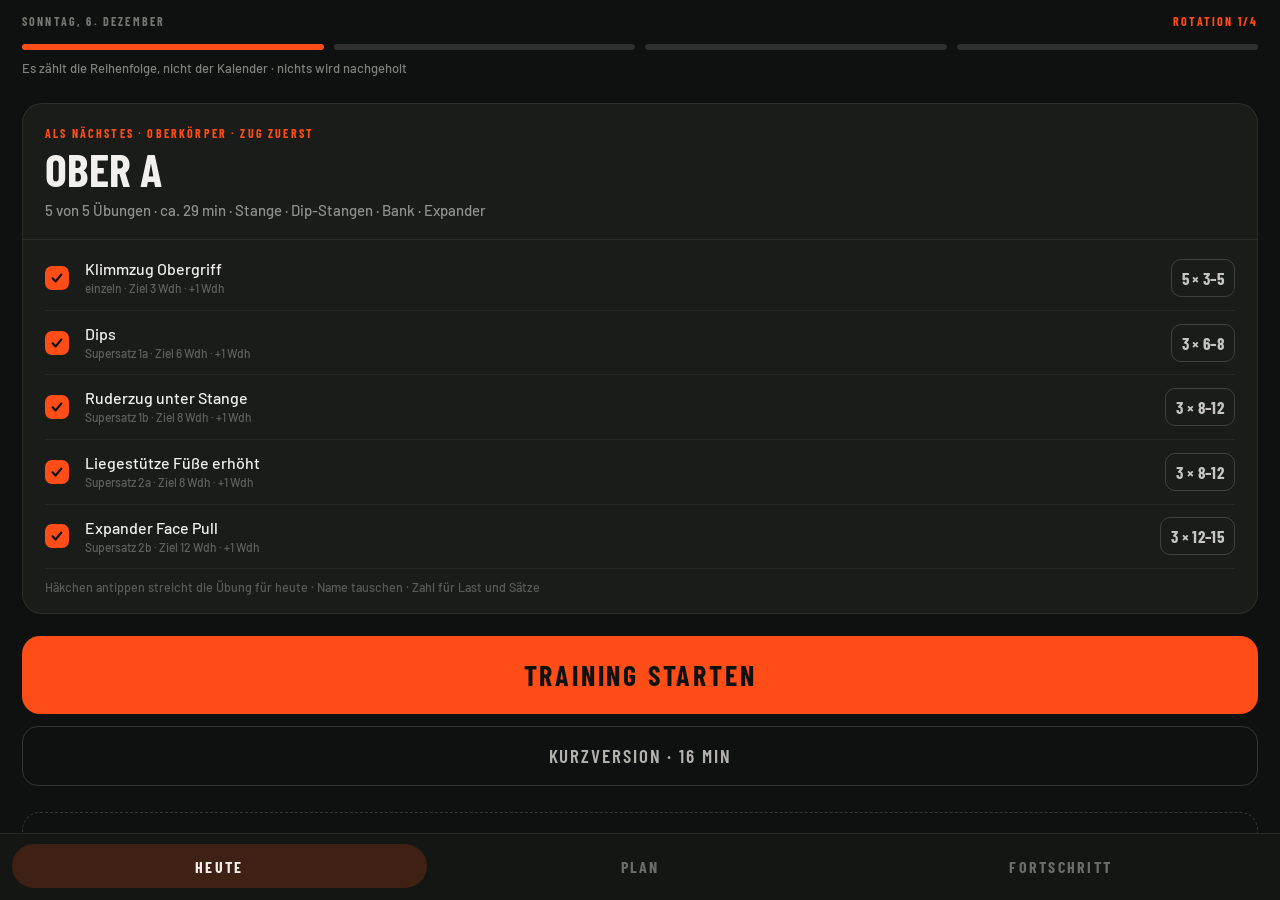
==== docs/index.html @ b6250042 "CR-002 auf Grundform übertragen: Mobility-Inhalte Der CR war gegen einen verworfenen Excel-Zwischens" ====
<!DOCTYPE html>
<html lang="de">
<head>
<meta charset="utf-8">
<title>Grundform</title>
<meta name="viewport" content="width=device-width, initial-scale=1, viewport-fit=cover, user-scalable=no">
<!-- Vollbild beim Start vom Android-Homescreen ("Zum Startbildschirm hinzufügen") -->
<meta name="mobile-web-app-capable" content="yes">
<meta name="apple-mobile-web-app-capable" content="yes">
<meta name="apple-mobile-web-app-status-bar-style" content="black-translucent">
<meta name="theme-color" content="#0F1110">
<meta name="color-scheme" content="dark">
<link rel="manifest" href="manifest.webmanifest">
<link rel="apple-touch-icon" href="apple-touch-icon.png">
<meta name="apple-mobile-web-app-title" content="Grundform">
<link rel="icon" href="data:image/svg+xml,%3Csvg xmlns='http://www.w3.org/2000/svg' viewBox='0 0 64 64'%3E%3Crect width='64' height='64' rx='14' fill='%230F1110'/%3E%3Crect x='14' y='28' width='36' height='8' rx='4' fill='%23FF4D17'/%3E%3C/svg%3E">
<style>
@font-face{font-family:'Barlow';font-style:normal;font-weight:400;font-display:swap;src:url([data-uri]) format('woff2')}
@font-face{font-family:'Barlow';font-style:normal;font-weight:500;font-display:swap;src:url([data-uri]) format('woff2')}
@font-face{font-family:'Barlow';font-style:normal;font-weight:600;font-display:swap;src:url([data-uri]) format('woff2')}
@font-face{font-family:'Barlow';font-style:normal;font-weight:700;font-display:swap;src:url([data-uri]) format('woff2')}
@font-face{font-family:'Barlow Condensed';font-style:normal;font-weight:600;font-display:swap;src:url([data-uri]) format('woff2')}
@font-face{font-family:'Barlow Condensed';font-style:normal;font-weight:700;font-display:swap;src:url([data-uri]) format('woff2')}

/* ── Grundlagen ───────────────────────────────────────────── */
*{box-sizing:border-box}
html,body{margin:0;padding:0;height:100%;overflow:hidden}
body{
  background:#0F1110;color:#F1F0EC;
  font-family:Barlow,system-ui,-apple-system,sans-serif;
  -webkit-tap-highlight-color:transparent;
  -webkit-text-size-adjust:100%;
  overscroll-behavior:none;
  touch-action:manipulation;
  user-select:none;-webkit-user-select:none;
}
#app{
  position:fixed;inset:0;display:flex;flex-direction:column;
  padding-top:env(safe-area-inset-top);
  padding-bottom:env(safe-area-inset-bottom);
  overflow:hidden;
}
.scroll{flex:1;overflow-y:auto;min-height:0;-webkit-overflow-scrolling:touch;overscroll-behavior:contain}
.scroll::-webkit-scrollbar{width:0;height:0}

/* ── Typografie ───────────────────────────────────────────── */
.cd{font-family:'Barlow Condensed',Barlow,system-ui,sans-serif}
.kick{font-family:'Barlow Condensed',Barlow,sans-serif;font-weight:700;font-size:12px;letter-spacing:.18em;text-transform:uppercase;color:rgba(241,240,236,.45)}
.kick-a{color:#FF4D17}
.num{font-variant-numeric:tabular-nums}

/* ── Tap-Feedback (ersetzt style-hover/style-active des Prototyps) ── */
.tap{cursor:pointer;user-select:none;-webkit-user-select:none}
.tap:active{opacity:.72}
.press:active{transform:scale(.985)}
.ring:active{background:rgba(255,255,255,.08)!important;opacity:1}

/* ── Bausteine ────────────────────────────────────────────── */
.card{background:#191C19;border:1px solid rgba(255,255,255,.08);border-radius:20px}
.primary{
  border-radius:18px;background:#FF4D17;display:flex;align-items:center;justify-content:center;
}
.primary span{font-family:'Barlow Condensed',sans-serif;font-weight:700;letter-spacing:.1em;color:#0F1110}
.stepper{
  flex:none;display:flex;align-items:center;justify-content:center;position:relative;
  border:1px solid rgba(255,255,255,.18);
}
.bar-h{width:30px;height:4px;border-radius:2px;background:#F1F0EC}
.bar-v{width:4px;height:30px;border-radius:2px;background:#F1F0EC;position:absolute}
</style>
</head>
<body>
<div id="app"></div>

<script>
"use strict";
/* ════════════════════════════════════════════════════════════
   GRUNDFORM — Calisthenics-Trainingsplan, local-first.
   Portiert aus dem Claude-Design-Prototyp (Grundform.dc.html).
   Kein Server, kein Account: der gesamte Zustand liegt in
   localStorage auf dem Gerät.
   ════════════════════════════════════════════════════════════ */

const ACCENT = '#FF4D17';
const STORE  = 'grundform.session.v2';
const HISTORY_MAX = 200; // ~ zwei Jahre bei 2x/Woche, genug für den Verlauf

/* ── Übungsdatenbank ──────────────────────────────────────────
   Kalibriert auf 30 Liegestütze / 5 Klimmzüge / 12 Dips bei
   86 kg. Kurzhantel-Übungen unter ihrer Reiz-Schwelle
   (Bankdrücken 30, Rudern 25, Schulterdrücken 25 kg) fehlen
   bewusst — dort steht Calisthenics.
   `pattern` steuert, welche Alternativen beim Tauschen
   vorausgewählt werden. `next` ist die Last-Variante, auf die
   die Auto-Progression springt, wenn der Wdh-Bereich oben
   ausgereizt ist. ------------------------------------------- */
const DB = [
  { id:'pullup',        name:'Klimmzug Obergriff',      short:'Klimmzug OG',   pattern:'vpull', label:'Vertikal ziehen',    equip:'Klimmzugstange',      kind:'bw',   unit:'Wiederholungen', cue:'Brust zur Stange, Schulter tief',   rest:90,  lvl:2, next:'pullup-load', prev:'pullup-band' },
  { id:'chinup',        name:'Klimmzug Kammgriff',      short:'Klimmzug KG',   pattern:'vpull', label:'Vertikal ziehen',    equip:'Klimmzugstange',      kind:'bw',   unit:'Wiederholungen', cue:'Ellbogen nach unten ziehen',        rest:90,  lvl:2, next:'pullup-load', prev:'pullup-band' },
  { id:'pullup-load',   name:'Klimmzug mit Zusatzlast', short:'KZ + Last',     pattern:'vpull', label:'Vertikal ziehen',    equip:'Stange + Rucksack',   kind:'load', unit:'Wiederholungen', cue:'Erst ab 5x5 sauber sinnvoll',       rest:120, lvl:3, w:5,  step:2.5, prev:'pullup' },
  { id:'pullup-neg',    name:'Negativ-Klimmzüge',       short:'Negativ-KZ',    pattern:'vpull', label:'Vertikal ziehen',    equip:'Klimmzugstange',      kind:'bw',   unit:'Wiederholungen', cue:'3–5 s langsam ablassen',            rest:90,  lvl:1, prev:'lat-band' },
  { id:'pullup-band',   name:'Klimmzug mit Expander',   short:'KZ Expander',   pattern:'vpull', label:'Vertikal ziehen',    equip:'Stange + Expander',   kind:'bw',   unit:'Wiederholungen', cue:'Hilfe nur in der Startphase',       rest:90,  lvl:1, prev:'pullup-neg' },
  { id:'lat-band',      name:'Expander-Latzug',         short:'Exp. Latzug',   pattern:'vpull', label:'Vertikal ziehen',    equip:'Expander',            kind:'bw',   unit:'Wiederholungen', cue:'Ellbogen zur Hüfte ziehen',         rest:60,  lvl:1 },

  { id:'row-inv',       name:'Ruderzug unter Stange',   short:'Ruderzug BW',   pattern:'hpull', label:'Horizontal ziehen',  equip:'Dip-Stangen',         kind:'bw',   unit:'Wiederholungen', cue:'Körper bleibt ein Brett',           rest:60,  lvl:2, next:'row-inv-feet', prev:'row-inv-bent' },
  { id:'row-inv-feet',  name:'Ruderzug, Füße auf Bank', short:'Ruderz. Bank',  pattern:'hpull', label:'Horizontal ziehen',  equip:'Dip-Stangen + Bank',  kind:'bw',   unit:'Wiederholungen', cue:'Hüfte nicht durchhängen lassen',    rest:60,  lvl:3, prev:'row-inv' },
  { id:'row-inv-bent',  name:'Ruderzug, Knie gebeugt',  short:'Ruderz. leicht',pattern:'hpull', label:'Horizontal ziehen',  equip:'Dip-Stangen',         kind:'bw',   unit:'Wiederholungen', cue:'Füße näher, Hebel kürzer',          rest:60,  lvl:1, prev:'row-band' },
  { id:'row-pendlay',   name:'Pendlay Row',             short:'Pendlay Row',   pattern:'hpull', label:'Horizontal ziehen',  equip:'Langhantel',          kind:'load', unit:'Wiederholungen', cue:'Jede Wdh vom Boden neu starten',    rest:90,  lvl:3, w:40, step:5, prev:'row-inv' },
  { id:'row-band',      name:'Expander-Rudern',         short:'Exp. Rudern',   pattern:'hpull', label:'Horizontal ziehen',  equip:'Expander',            kind:'bw',   unit:'Wiederholungen', cue:'Schulterblätter zuerst',            rest:45,  lvl:1 },

  { id:'pushup-feet',   name:'Liegestütze Füße erhöht', short:'LS Füße hoch',  pattern:'hpush', label:'Horizontal drücken', equip:'Bank',                kind:'bw',   unit:'Wiederholungen', cue:'Bank ca. 40 cm, Körper gerade',     rest:60,  lvl:3, next:'pushup-load', prev:'pushup' },
  { id:'pushup-diamond',name:'Diamant-Liegestütze',     short:'Diamant-LS',    pattern:'hpush', label:'Horizontal drücken', equip:'–',                   kind:'bw',   unit:'Wiederholungen', cue:'Hände unter der Brustmitte',        rest:60,  lvl:3, next:'pushup-load', prev:'pushup' },
  { id:'pushup',        name:'Liegestütze',             short:'Liegestütze',   pattern:'hpush', label:'Horizontal drücken', equip:'–',                   kind:'bw',   unit:'Wiederholungen', cue:'Rumpf fest, Ellbogen 45°',          rest:60,  lvl:2, prev:'pushup-hands' },
  { id:'pushup-hands',  name:'Liegestütze Hände erhöht',short:'LS Hände hoch', pattern:'hpush', label:'Horizontal drücken', equip:'Bank',                kind:'bw',   unit:'Wiederholungen', cue:'Bank unter den Händen',             rest:60,  lvl:1 },
  { id:'pushup-load',   name:'Liegestütze mit Rucksack',short:'LS + Rucksack', pattern:'hpush', label:'Horizontal drücken', equip:'Rucksack',            kind:'load', unit:'Wiederholungen', cue:'Last hoch am Rücken tragen',        rest:60,  lvl:3, w:8,  step:4, prev:'pushup-feet' },

  { id:'dip',           name:'Dips',                    short:'Dips',          pattern:'vpush', label:'Vertikal drücken',   equip:'Dip-Stangen',         kind:'bw',   unit:'Wiederholungen', cue:'Schultern weg von den Ohren',       rest:90,  lvl:2, next:'dip-load', prev:'dip-bench' },
  { id:'dip-load',      name:'Dips mit Zusatzlast',     short:'Dips + Last',   pattern:'vpush', label:'Vertikal drücken',   equip:'Dip-St. + Rucksack',  kind:'load', unit:'Wiederholungen', cue:'Erst ab 3x10 sauber',               rest:90,  lvl:3, w:5,  step:2.5, prev:'dip' },
  { id:'dip-bench',     name:'Bank-Dips',               short:'Bank-Dips',     pattern:'vpush', label:'Vertikal drücken',   equip:'Bank',                kind:'bw',   unit:'Wiederholungen', cue:'Schultern nicht hochziehen',        rest:60,  lvl:1 },
  { id:'pushup-pike',   name:'Pike-Liegestütze',        short:'Pike-LS',       pattern:'vpush', label:'Vertikal drücken',   equip:'–',                   kind:'bw',   unit:'Wiederholungen', cue:'Hüfte hoch, Scheitel zum Boden',    rest:75,  lvl:2, prev:'press-band' },
  { id:'pushup-pike-f', name:'Pike-LS, Füße auf Bank',  short:'Pike-LS hoch',  pattern:'vpush', label:'Vertikal drücken',   equip:'Bank',                kind:'bw',   unit:'Wiederholungen', cue:'Fast senkrechter Oberkörper',       rest:75,  lvl:3, prev:'pushup-pike' },
  { id:'press-band',    name:'Expander-Überkopfdrücken',short:'Exp. Drücken',  pattern:'vpush', label:'Vertikal drücken',   equip:'Expander',            kind:'bw',   unit:'Wiederholungen', cue:'Rippen unten, kein Hohlkreuz',      rest:60,  lvl:1 },

  { id:'squat-bss',     name:'Bulgarian Split Squat',   short:'Bulg. Split',   pattern:'squat', label:'Kniebeuge',          equip:'Kurzhanteln + Bank',  kind:'load', unit:'Wdh je Seite',   cue:'Vorderes Knie über Mittelfuß',      rest:75,  lvl:3, w:16, step:2, prev:'squat-split-bw' },
  { id:'squat-front',   name:'KH-Front-Rack-Kniebeuge', short:'KH Front-Sq.',  pattern:'squat', label:'Kniebeuge',          equip:'Kurzhanteln',         kind:'load', unit:'Wiederholungen', cue:'KH auf Schultern, Rumpf fest',      rest:120, lvl:2, w:18, step:2, prev:'squat-goblet' },
  { id:'stepup',        name:'KH-Step-up auf Bank',     short:'Step-up KH',    pattern:'squat', label:'Kniebeuge',          equip:'Kurzhanteln + Bank',  kind:'load', unit:'Wdh je Seite',   cue:'Nicht hinten abdrücken',            rest:75,  lvl:2, w:14, step:2, prev:'squat-split-bw' },
  { id:'squat-goblet',  name:'Goblet Squat',            short:'Goblet Squat',  pattern:'squat', label:'Kniebeuge',          equip:'Kurzhantel',          kind:'load', unit:'Wiederholungen', cue:'Hantel dicht am Brustbein',         rest:90,  lvl:1, w:20, step:4, prev:'squat-split-bw' },
  { id:'squat-split-bw',name:'Split Squat ohne Last',   short:'Split Squat',   pattern:'squat', label:'Kniebeuge',          equip:'–',                   kind:'bw',   unit:'Wdh je Seite',   cue:'Rumpf senkrecht, tief absetzen',    rest:60,  lvl:1 },

  { id:'dl',            name:'Kreuzheben',              short:'Kreuzheben',    pattern:'hinge', label:'Hüftbeuge',          equip:'Langhantel',          kind:'load', unit:'Wiederholungen', cue:'Stange am Schienbein, Rücken flach',rest:150, lvl:3, w:60, step:5, prev:'rdl-db-1leg' },
  { id:'rdl',           name:'Rumänisches Kreuzheben',  short:'RDL',           pattern:'hinge', label:'Hüftbeuge',          equip:'Langhantel',          kind:'load', unit:'Wiederholungen', cue:'Hüfte zurück, Knie fast fest',      rest:120, lvl:3, w:50, step:5, prev:'rdl-db-1leg' },
  { id:'rdl-db-1leg',   name:'Einbeiniges RDL mit KH',  short:'1-Bein RDL',    pattern:'hinge', label:'Hüftbeuge',          equip:'Kurzhantel',          kind:'load', unit:'Wdh je Seite',   cue:'Hüfte gerade halten',               rest:75,  lvl:2, w:16, step:2, prev:'hinge-bridge' },
  { id:'hinge-bridge',  name:'Hüftheben einbeinig',     short:'Hüftheben 1B',  pattern:'hinge', label:'Hüftbeuge',          equip:'–',                   kind:'bw',   unit:'Wdh je Seite',   cue:'Ferse drücken, Rippen unten',       rest:45,  lvl:1 },
  { id:'hinge-band',    name:'Expander-Good-Morning',   short:'Exp. Hinge',    pattern:'hinge', label:'Hüftbeuge',          equip:'Expander',            kind:'bw',   unit:'Wiederholungen', cue:'Spannung aus dem Gesäß',            rest:60,  lvl:1 },

  { id:'core-hang-knee',name:'Hängendes Knieheben',     short:'Knieheben',     pattern:'core',  label:'Rumpf',              equip:'Klimmzugstange',      kind:'bw',   unit:'Wiederholungen', cue:'Becken kippen, kein Schwung',       rest:60,  lvl:2, next:'core-hang-leg', prev:'core-plank' },
  { id:'core-hang-leg', name:'Hängendes Beinheben',     short:'Beinheben',     pattern:'core',  label:'Rumpf',              equip:'Klimmzugstange',      kind:'bw',   unit:'Wiederholungen', cue:'Beine gestreckt, langsam zurück',   rest:60,  lvl:3, prev:'core-hang-knee' },
  { id:'core-pallof',   name:'Pallof Press mit Expander',short:'Pallof Press', pattern:'core',  label:'Rumpf',              equip:'Expander',            kind:'bw',   unit:'Wdh je Seite',   cue:'Rumpf gegen Rotation halten',       rest:45,  lvl:2 },
  { id:'core-hollow',   name:'Hollow-Body-Halten',      short:'Hollow Hold',   pattern:'core',  label:'Rumpf',              equip:'–',                   kind:'bw',   unit:'Sekunden',       cue:'Rücken flach am Boden',             rest:45,  lvl:2, prev:'core-plank' },
  { id:'core-plank',    name:'Planke',                  short:'Planke',        pattern:'core',  label:'Rumpf',              equip:'–',                   kind:'bw',   unit:'Sekunden',       cue:'Gesäß fest, Becken kippen',         rest:45,  lvl:1 },

  { id:'rdelt-face',    name:'Expander Face Pull',      short:'Face Pull',     pattern:'rdelt', label:'Hintere Schulter',   equip:'Expander',            kind:'bw',   unit:'Wiederholungen', cue:'Hände zu den Ohren, Ellbogen hoch', rest:45,  lvl:2, prev:'rdelt-pullapart' },
  { id:'rdelt-fly',     name:'KH Reverse Fly',          short:'Reverse Fly',   pattern:'rdelt', label:'Hintere Schulter',   equip:'Kurzhanteln',         kind:'load', unit:'Wiederholungen', cue:'Nur Schulterblätter arbeiten',      rest:45,  lvl:2, w:8,  step:2, prev:'rdelt-face' },
  { id:'rdelt-pullapart',name:'Expander Pull-Apart',    short:'Pull-Apart',    pattern:'rdelt', label:'Hintere Schulter',   equip:'Expander',            kind:'bw',   unit:'Wiederholungen', cue:'Arme fast gestreckt lassen',        rest:45,  lvl:1 },

  { id:'delt-lat',      name:'KH Seitheben',            short:'Seitheben',     pattern:'delt',  label:'Seitliche Schulter', equip:'Kurzhanteln',         kind:'load', unit:'Wiederholungen', cue:'Ellbogen führt, nicht die Hand',    rest:45,  lvl:2, w:8,  step:2, prev:'delt-band' },
  { id:'delt-band',     name:'Expander Seitheben',      short:'Exp. Seitheb.', pattern:'delt',  label:'Seitliche Schulter', equip:'Expander',            kind:'bw',   unit:'Wiederholungen', cue:'Ellbogen führt, nicht die Hand',    rest:45,  lvl:1 },

  { id:'curl-db',       name:'KH Bizeps-Curl',          short:'KH Curl',       pattern:'arm',   label:'Armbeuger',          equip:'Kurzhanteln',         kind:'load', unit:'Wiederholungen', cue:'Ellbogen bleibt am Rumpf',          rest:45,  lvl:2, w:14, step:2, prev:'curl-band' },
  { id:'curl-band',     name:'Expander-Curl',           short:'Exp. Curl',     pattern:'arm',   label:'Armbeuger',          equip:'Expander',            kind:'bw',   unit:'Wiederholungen', cue:'Ellbogen bleibt am Rumpf',          rest:45,  lvl:1 },
];
const byId = id => DB.find(e => e.id === id);

/* ── Die vier Einheiten ───────────────────────────────────────
   Rotation statt Wochentage: Ober A → Unter A → Ober B →
   Unter B → Ober A. Es zählt die Reihenfolge, nicht der
   Kalender. Nichts wird nachgeholt.
   `role` ist die Ausführungsform: die erste Übung einzeln, der
   Rest in Antagonisten-Supersätzen. `lo`/`hi` ist der
   Wdh-Zielbereich, `reps` das aktuelle Ziel darin.
   `short` sind die drei Übungen der Kurzversion.
   `warm` sind die Aufwärm-Schritte. `for` bindet einen Schritt an
   eine Übung – ist sie gestrichen, entfällt der Schritt. `ramp`
   rechnet die aktuelle Arbeitslast dieser Übung in den Text
   ein, statt ein Gewicht fest zu verdrahten.
   `cool` sind die Cool-Down-Schritte nach dem letzten Satz –
   gleiches `for`-Prinzip, kein `ramp`, kein Tracking, kein
   Ziel. Kürzer als das Aufwärmen und optional (Link zum
   Überspringen), weil es als erstes weichen soll, wenn die
   Zeit knapp wird. ------------------------------------------ */
const SESSIONS = [
  { id:'oberA', name:'OBER A', kick:'Oberkörper · Zug zuerst', mins:29, shortMins:16, warmMins:6, coolMins:5,
    gear:'Stange · Dip-Stangen · Bank · Expander', short:[0, 1, 2],
    slots:[
      { exId:'pullup',        role:'einzeln',      sets:5, lo:3,  hi:5,  reps:3,  w:0,  prog:'reps' },
      { exId:'dip',           role:'Supersatz 1a', sets:3, lo:6,  hi:8,  reps:6,  w:0,  prog:'reps' },
      { exId:'row-inv',       role:'Supersatz 1b', sets:3, lo:8,  hi:12, reps:8,  w:0,  prog:'reps' },
      { exId:'pushup-feet',   role:'Supersatz 2a', sets:3, lo:8,  hi:12, reps:8,  w:0,  prog:'reps' },
      { exId:'rdelt-face',    role:'Supersatz 2b', sets:3, lo:12, hi:15, reps:12, w:0,  prog:'reps' },
    ],
    warm:[
      { text:'10 Armkreise vor und zurück, dann 15 Pull-Apart mit dem Expander' },
      { text:'Schulter-Außenrotation mit Expander, 2 × 15 Wdh', note:'Ellbogen bleiben am Körper' },
      { text:'30 s an der Stange hängen, Schultern aktiv nach unten', for:'pullup' },
      { text:'8 langsame Liegestütze mit Händen auf der Bank', for:'pushup-feet' },
      { text:'2 Klimmzüge nur negativ, je 3 s ablassen', for:'pullup' },
    ],
    cool:[
      { text:'Brust an Türrahmen oder Dip-Stange, 2 × 45 s je Seite' },
      { text:'Brustwirbelsäule über die Bank, 60–90 s', note:'Minimum bei Zeitnot' },
      { text:'Passiver Hang an der Stange, 2 × 30 s' },
    ]},
  { id:'unterA', name:'UNTER A', kick:'Beine · Hüftbeuge zuerst', mins:33, shortMins:18, warmMins:5, coolMins:7,
    gear:'Langhantel · Kurzhanteln · Bank · Stange', short:[0, 1, 3],
    slots:[
      { exId:'dl',            role:'einzeln',      sets:4, lo:5,  hi:5,  reps:5,  w:60, prog:'weight' },
      { exId:'squat-bss',     role:'Supersatz 1a', sets:3, lo:8,  hi:10, reps:8,  w:16, prog:'weight' },
      { exId:'rdelt-fly',     role:'Supersatz 1b', sets:3, lo:12, hi:15, reps:12, w:8,  prog:'weight' },
      { exId:'core-hang-knee',role:'Supersatz 2a', sets:3, lo:8,  hi:12, reps:8,  w:0,  prog:'reps' },
      { exId:'delt-lat',      role:'Supersatz 2b', sets:3, lo:12, hi:15, reps:12, w:8,  prog:'weight' },
    ],
    warm:[
      { text:'10 Hüftheben zweibeinig, dann 10 Hüftkreise je Seite' },
      { text:'8 Split Squats ohne Last je Seite', for:'squat-bss' },
      { text:'Kreuzheben-Aufbausätze: 5 Wdh leere Stange', ramp:'dl' },
      { text:'20 s toter Hang zur Vorbereitung des Kniehebens', for:'core-hang-knee' },
    ],
    cool:[
      { text:'Hüftbeuger im Ausfallschritt, 2 × 45 s je Seite', note:'Minimum bei Zeitnot' },
      { text:'Tiefe Hocke halten, 60 s' },
      { text:'Ischios auf der Bank, 2 × 45 s je Seite', note:'Ferse auf die Bank, Rücken gerade, aus der Hüfte bewegen' },
    ]},
  { id:'oberB', name:'OBER B', kick:'Oberkörper · Druck über Kopf', mins:30, shortMins:16, warmMins:6, coolMins:5,
    gear:'Stange · Langhantel · Kurzhanteln', short:[0, 1, 2],
    slots:[
      { exId:'chinup',        role:'einzeln',      sets:5, lo:4,  hi:6,  reps:4,  w:0,  prog:'reps' },
      { exId:'pushup-pike',   role:'Supersatz 1a', sets:3, lo:6,  hi:10, reps:6,  w:0,  prog:'reps' },
      { exId:'row-pendlay',   role:'Supersatz 1b', sets:3, lo:5,  hi:8,  reps:5,  w:40, prog:'weight' },
      { exId:'pushup-diamond',role:'Supersatz 2a', sets:3, lo:8,  hi:12, reps:8,  w:0,  prog:'reps' },
      { exId:'curl-db',       role:'Supersatz 2b', sets:3, lo:8,  hi:12, reps:8,  w:14, prog:'weight' },
    ],
    warm:[
      { text:'15 Pull-Apart mit dem Expander, dann 10 Wandengel' },
      { text:'Schulter-Außenrotation mit Expander, 2 × 15 Wdh', note:'Ellbogen bleiben am Körper' },
      { text:'30 s hängen, dann 3 Scapula Pull-ups', for:'chinup' },
      { text:'8 Liegestütze Hände erhöht, dann 5 Pike-Liegestütze halber Weg', for:'pushup-pike' },
      { text:'Pendlay-Aufbausätze: 8 Wdh leere Stange', ramp:'row-pendlay' },
    ],
    cool:[
      { text:'Brust an Türrahmen oder Dip-Stange, 2 × 45 s je Seite' },
      { text:'Brustwirbelsäule über die Bank, 60–90 s', note:'Minimum bei Zeitnot' },
      { text:'Passiver Hang an der Stange, 2 × 30 s' },
    ]},
  { id:'unterB', name:'UNTER B', kick:'Beine · Kniebeuge zuerst', mins:32, shortMins:17, warmMins:5, coolMins:7,
    gear:'Kurzhanteln · Langhantel · Bank · Expander', short:[0, 1, 4],
    slots:[
      { exId:'squat-front',   role:'einzeln',      sets:4, lo:6,  hi:8,  reps:6,  w:18, prog:'weight' },
      { exId:'rdl',           role:'Supersatz 1a', sets:3, lo:8,  hi:10, reps:8,  w:50, prog:'weight' },
      { exId:'rdelt-face',    role:'Supersatz 1b', sets:3, lo:12, hi:15, reps:12, w:0,  prog:'reps' },
      { exId:'stepup',        role:'Supersatz 2a', sets:3, lo:8,  hi:10, reps:8,  w:14, prog:'weight' },
      { exId:'core-pallof',   role:'Supersatz 2b', sets:3, lo:10, hi:12, reps:10, w:0,  prog:'reps' },
    ],
    warm:[
      { text:'10 Hüftkreise je Seite, dann 10 Knöchel-Wippen je Seite' },
      { text:'10 Kniebeugen ohne Last, 3 s abwärts', for:'squat-front' },
      { text:'8 Hüftheben zweibeinig, dann 5 RDL mit leerer Stange', for:'rdl' },
      { text:'Front-Rack-Kniebeugen zum Einfühlen', ramp:'squat-front', join:': 5 Wdh mit ' },
    ],
    cool:[
      { text:'Hüftbeuger im Ausfallschritt, 2 × 45 s je Seite', note:'Minimum bei Zeitnot' },
      { text:'Tiefe Hocke halten, 60 s' },
      { text:'Ischios auf der Bank, 2 × 45 s je Seite', note:'Ferse auf die Bank, Rücken gerade, aus der Hüfte bewegen' },
    ]},
];
const freshPlans = () => SESSIONS.map(s => s.slots.map(x => ({ ...x })));

/* ── Zustand ──────────────────────────────────────────────────
   `rot` ist die Position in der Rotation, `plans` hält die
   angepassten Slots aller vier Einheiten. ------------------- */
/* `cfg.n` ist die Zahl aufeinanderfolgender Einheiten am Rand des
   Zielbereichs, ab der die Schwierigkeit springt. `cfg.bw` ist das
   Körpergewicht – es geht NUR in den Fortschritts-Score ein, nie in
   die Trainingslasten. */
const CFG_DEFAULT = { n:2, bw:86 };
let S = {
  tab:'heute', rot:0, live:null, sheet:null, draft:null, pick:null,
  plans: freshPlans(), history:[], suggest:[], notes:[], cfg:{ ...CFG_DEFAULT },
};
const sess      = () => SESSIONS[S.rot];
const curSlots  = () => S.plans[S.rot];
const nextSess  = () => SESSIONS[(S.rot + 1) % SESSIONS.length];
let timer = null;
let wakeLock = null;
const scrollMemo = {};

function screenKey(){ return S.live ? 'live' : S.tab; }

function persist(){
  try {
    localStorage.setItem(STORE, JSON.stringify({ tab:S.tab, rot:S.rot, live:S.live, plans:S.plans,
      pick:S.pick, history:S.history, suggest:S.suggest, notes:S.notes, cfg:S.cfg }));
  } catch(e){}
}
function restore(){
  try {
    const raw = localStorage.getItem(STORE);
    if (!raw) return;
    const s = JSON.parse(raw);
    if (!s) return;
    S.tab   = s.tab || 'heute';
    S.rot   = (typeof s.rot === 'number' && s.rot >= 0 && s.rot < SESSIONS.length) ? s.rot : 0;
    S.plans = (Array.isArray(s.plans) && s.plans.length === SESSIONS.length
               && s.plans.every(p => Array.isArray(p) && p.length))
              ? s.plans : freshPlans();
    S.pick  = Array.isArray(s.pick) && s.pick.length
              ? s.pick.filter(i => Number.isInteger(i) && i >= 0 && i < S.plans[S.rot].length)
              : null;
    S.history = Array.isArray(s.history) ? s.history.slice(-HISTORY_MAX) : [];
    S.suggest = Array.isArray(s.suggest) ? s.suggest : [];
    S.notes   = Array.isArray(s.notes) ? s.notes : [];
    S.cfg = { ...CFG_DEFAULT, ...(s.cfg && typeof s.cfg === 'object' ? s.cfg : {}) };
    S.live  = s.live || null;
    /* Einheit von vor dem Aufwärm-Update: kein `phase` gespeichert.
       Nicht ins Aufwärmen zurückwerfen. */
    if (S.live && !S.live.phase) { S.live.phase = 'work'; S.live.warm = S.live.warm || []; }
    if (S.live && S.live.resting) {
      // Pause läuft nach Wall-Clock weiter – auch wenn Android die App
      // zwischendurch eingefroren oder der Nutzer neu geladen hat.
      const left = Math.ceil(((S.live.restEnd || 0) - Date.now()) / 1000);
      if (left > 0) { S.live.rest = left; }
      else { S.live.resting = false; S.live.rest = 0; }
    }
    // Gesamtzeit läuft ebenfalls weiter, also Timer wieder anwerfen.
    if (S.live && !S.live.done) startTimer();
  } catch(e){}
}

function set(patch){
  Object.assign(S, patch);
  persist();
  render();
}

/* ── Bildschirm wachhalten + Haptik ───────────────────────── */
async function acquireWakeLock(){
  try {
    if ('wakeLock' in navigator && !wakeLock) {
      wakeLock = await navigator.wakeLock.request('screen');
      wakeLock.addEventListener('release', () => { wakeLock = null; });
    }
  } catch(e){}
}
function releaseWakeLock(){
  try { if (wakeLock) { wakeLock.release(); wakeLock = null; } } catch(e){}
}
document.addEventListener('visibilitychange', () => {
  if (document.visibilityState === 'visible') {
    if (S.live) acquireWakeLock();
    if (S.live && S.live.resting) tick();   // nach dem Aufwachen sofort korrigieren
  }
});
function buzz(p){ try { navigator.vibrate && navigator.vibrate(p); } catch(e){} }

/* ── Ableitungen ──────────────────────────────────────────── */
const num = v => String(v).replace('.', ',');
const range = s => (s.lo === s.hi ? String(s.lo) : s.lo + '–' + s.hi);

function slotView(s){
  const ex = byId(s.exId);
  const load = ex.kind === 'load'
    ? num(s.w) + ' kg'
    : (s.w > 0 ? '+' + num(s.w) + ' kg Rucksack' : 'Körpergewicht');
  return {
    ...ex, sets:s.sets, target:s.reps, lo:s.lo, hi:s.hi, w:s.w, prog:s.prog, role:s.role,
    scheme: s.sets + ' × ' + range(s) +
            (ex.kind === 'load' ? ' · ' + num(s.w) + ' kg' : (s.w > 0 ? ' · +' + num(s.w) + ' kg' : '')),
    detail: load + ' · ' + ex.cue,
  };
}
/* `slotIdx` ist der Index der Übung in der Einheit – nicht im
   Live-Plan. Nur damit findet die Progression nach einer
   gekürzten Einheit die richtige Übung wieder. */
function buildPlan(idx){
  const sl = curSlots();
  return idx.map(i => {
    /* „Supersatz 1a" → pair '1', pos 'a'. Einzelübungen haben kein
       Paar und laufen wie bisher Satz für Satz durch. */
    const m = /Supersatz\s*(\d+)([ab])/i.exec(sl[i].role || '');
    return { ...slotView(sl[i]), slotIdx:i, pair: m ? m[1] : null, pos: m ? m[2] : null };
  });
}
/* Gewählte Übungen der nächsten Einheit, Default alle. */
function pickIdx(){
  const n = curSlots().length;
  const p = (S.pick || []).filter(i => i >= 0 && i < n);
  return p.length ? [...p].sort((a, b) => a - b) : curSlots().map((_, i) => i);
}
const sameIdx = (a, b) => a.length === b.length && a.every((x, i) => x === b[i]);
const setsOf  = idx => idx.reduce((a, i) => a + curSlots()[i].sets, 0);

/* Zeitbudget: die dokumentierten Werte für die volle Einheit und
   die Kurzversion stehen fest, freie Auswahl wird über die
   Satzzahl geschätzt. */
function estMins(idx){
  const se = sess(), all = curSlots().map((_, i) => i);
  if (sameIdx(idx, all))              return se.mins;
  if (sameIdx(idx, [...se.short].sort((a, b) => a - b))) return se.shortMins;
  const w = se.warmMins || 5;
  return w + Math.round((se.mins - w) * setsOf(idx) / Math.max(1, setsOf(all)));
}
/* Echter Meilenstein einer Übung: wo im Zielbereich sie steht und
   was als nächstes ansteht. Ersetzt die früher fest verdrahteten
   Ladder-/Chart-Daten – dieselbe Logik wie der „auto"-Hinweis auf
   dem Heute-Screen, nur für die Kachel-Darstellung. */
function milestoneOf(slot){
  const ex = byId(slot.exId);
  if (slot.reps < slot.hi) {
    return {
      name: ex.name,
      big: slot.reps + ' von ' + slot.hi,
      sub: 'noch ' + (slot.hi - slot.reps) + ' Wdh bis zur nächsten Stufe',
      pct: Math.round((slot.reps - slot.lo) / Math.max(1, slot.hi - slot.lo) * 100),
    };
  }
  const nx = ex.next ? byId(ex.next) : null;
  return {
    name: ex.name,
    big: ex.kind === 'load' ? num(slot.w) + ' kg' : slot.reps + ' Wdh',
    sub: slot.prog === 'weight' ? 'nächste Einheit +' + num(ex.step || 2.5) + ' kg'
         : nx ? 'nächste Einheit: ' + nx.name
         : 'Bereich ausgereizt',
    pct: 100,
  };
}

/* Verlaufseintrag beim Abschluss einer Einheit. Übungen werden per
   `exId` statt Plan-/Slot-Index gespeichert – der Verlauf muss auch
   dann lesbar bleiben, wenn sich der Katalog später ändert. */
function historyEntry(l){
  const skipped = new Set(l.skipped || []);
  const exs = l.plan.map((p, i) => {
    if (skipped.has(i)) return null;
    const reps = l.log.filter(x => x.ex === i).map(x => x.reps);
    if (!reps.length) return null;
    return { id:p.id, short:p.short, kind:p.kind, lvl:p.lvl, w:p.w, reps, slotIdx:p.slotIdx };
  }).filter(Boolean);
  return {
    ts: Date.now(), session: sess().name, sessionId: sess().id,
    /* Die beim Abschluss eingefrorene Dauer – nicht neu rechnen,
       sonst zählt die Zeit auf dem Abschluss-Screen mit. */
    durMs: l.durMs != null ? l.durMs : (l.startedAt ? Date.now() - l.startedAt : null),
    doneSets: l.log.length, totalSets: l.plan.reduce((a, p) => a + p.sets, 0),
    exCount: exs.length, planCount: l.plan.length,
    skipped: [...skipped].map(i => l.plan[i].short),
    /* `ex` trägt jede gemachte Übung – Voraussetzung für die
       Zeitreihen. Früher wurde alles außer `anchor` verworfen. */
    ex: exs,
    anchor: exs.find(e => e.slotIdx === 0) || null,
  };
}

/* ── Aufwärmen ────────────────────────────────────────────────
   Aufbausätze werden aus der heutigen Arbeitslast gerechnet, nicht
   fest hinterlegt: Langhantel 65 % (auf 2,5 kg), Kurzhantel 45 %
   (auf 2 kg). Das reproduziert die Werte aus dem Trainingsplan
   (60→40, 40→25, 18→8) und bleibt korrekt, wenn die Progression
   die Lasten verschiebt. Landet der Aufbausatz auf oder unter dem
   Stangengewicht, entfällt er – die leere Stange steht schon im
   Schritt-Text. */
const BAR_KG = 20;
function rampLoad(plan, exId){
  /* Plan-Einträge kommen aus slotView() und tragen die Katalog-`id`,
     nicht `exId`. */
  const p = plan.find(x => x.id === exId);
  if (!p || p.kind !== 'load' || !p.w) return null;
  const bar = /Langhantel/.test(p.equip);
  const grid = bar ? 2.5 : 2;
  const val  = Math.round(p.w * (bar ? 0.65 : 0.45) / grid) * grid;
  if (bar && val <= BAR_KG) return null;
  if (!val) return null;
  return bar ? num(val) + ' kg' : '2 × ' + num(val) + ' kg';
}

/* Aufwärm-Schritte für den tatsächlich gewählten Plan. Schritte zu
   gestrichenen Übungen fallen weg. */
function buildWarm(plan){
  const steps = sess().warm || [];
  return steps.map(s => {
    const link = s.for || s.ramp;
    if (link && !plan.some(p => p.id === link)) return null;
    if (!s.ramp) return { text:s.text, done:false };
    const r = rampLoad(plan, s.ramp);
    return { text: s.text + (r ? (s.join || ', dann 5 Wdh mit ') + r : ''), note:s.note || '', done:false };
  }).filter(Boolean);
}

/* Cool-Down-Schritte für den tatsächlich gewählten Plan. Gleiches
   `for`-Prinzip wie beim Aufwärmen, kein `ramp` – das Cool-Down
   trägt keine Last. */
function buildCool(plan){
  const steps = sess().cool || [];
  return steps.map(s => {
    if (s.for && !plan.some(p => p.id === s.for)) return null;
    return { text:s.text, note:s.note || '', done:false };
  }).filter(Boolean);
}

/* Nach der letzten Übung: ins Cool-Down, wenn die Einheit welche
   hat, sonst direkt in den Abschluss-Screen. Nur im zweiten Fall
   wird das Wake Lock schon hier freigegeben – während des
   Cool-Downs soll der Bildschirm an bleiben, auch ohne Berührung
   (40-s-Halten liest sich sonst nicht ab). */
function coolOrDone(plan, extra, l){
  const cool = buildCool(plan);
  if (cool.length) return { ...extra, phase:'cool', cool, resting:false };
  releaseWakeLock();
  return { ...extra, done:true, resting:false, durMs: l && l.startedAt ? Date.now() - l.startedAt : null };
}

/* ── Fortschritt: Score, Baseline, Chart ──────────────────────
   Score je Übung und Session: Wiederholungen mal Schwierigkeit.
   Die Zusatzlast wird am Körpergewicht relativiert, damit
   Körpergewichts- und Lastübungen auf einer Skala liegen; der
   Stufenfaktor fängt Variantenwechsel auf (Liegestütze → Füße
   erhöht ist mehr Arbeit bei gleicher Wdh-Zahl). */
const LVL_F = { 1:0.85, 2:1.0, 3:1.15 };
const BASE_DAYS = 28;

function exScore(e, cfg){
  const reps = (e.reps || []).reduce((a, b) => a + b, 0);
  const bw = (cfg && cfg.bw) || 86;
  return reps * (1 + (e.w || 0) / bw) * (LVL_F[e.lvl] || 1);
}

/* Nur Einträge mit `ex` taugen für Zeitreihen – alles von vor der
   Umstellung wird übersprungen. */
const histEx = () => S.history.filter(h => Array.isArray(h.ex) && h.ex.length);

/* Reihen hängen am SLOT (Einheit + Position), nicht an der
   Übungs-ID: sonst reißt die Linie genau dort ab, wo die
   Progression eine Stufe zieht – aus Klimmzug wird
   Klimmzug-mit-Zusatzlast und damit eine neue ID. Der Slot bleibt
   derselbe, also bleibt die Reihe zusammenhängend und der
   Stufenwechsel wird als Marker sichtbar statt als Abbruch. */
const slotKey = (h, e) => h.sessionId + '#' + e.slotIdx;

function exSeries(key, cfg){
  const out = [];
  histEx().forEach(h => {
    (h.ex || []).forEach(e => {
      if (slotKey(h, e) !== key) return;
      const prev = out[out.length - 1];
      out.push({
        ts: h.ts, y: exScore(e, cfg), w: e.w, id: e.id, short: e.short,
        mark: !!prev && (prev.w !== e.w || prev.id !== e.id),
      });
    });
  });
  return out;
}

/* Alle Slots mit Historie, neueste zuerst. Label ist der Name der
   Übung, die dort zuletzt stand. */
function chartSlots(){
  const seen = new Map();
  [...histEx()].reverse().forEach(h => (h.ex || []).forEach(e => {
    const k = slotKey(h, e);
    if (!seen.has(k)) seen.set(k, { key:k, label:e.short, session:h.session });
  }));
  return [...seen.values()];
}

/* Workout-Proxy: je Slot die prozentuale Abweichung von seiner
   rollierenden 4-Wochen-Baseline, dann der Mittelwert darüber.
   Baseline ebenfalls über den Slot – ein Stufenwechsel soll den
   Score nicht als Einbruch verfälschen. */
function proxySeries(cfg){
  const hs = histEx();
  const out = [];
  hs.forEach((h, i) => {
    const pcts = [];
    (h.ex || []).forEach(e => {
      const k = slotKey(h, e);
      const vals = [];
      hs.slice(0, i).forEach(x => {
        if (x.ts < h.ts - BASE_DAYS * 864e5) return;
        (x.ex || []).forEach(y => { if (slotKey(x, y) === k) vals.push(exScore(y, cfg)); });
      });
      if (!vals.length) return;
      const base = vals.reduce((a, b) => a + b, 0) / vals.length;
      if (base > 0) pcts.push((exScore(e, cfg) - base) / base * 100);
    });
    if (pcts.length) out.push({ ts: h.ts, y: pcts.reduce((a, b) => a + b, 0) / pcts.length, n: pcts.length });
  });
  return out;
}

/* Inline-SVG-Liniendiagramm. Skaliert über viewBox, deshalb ohne
   Breitenmessung im JS. `zero` zeichnet eine Nulllinie, wenn die
   Reihe negative Werte haben kann. */
function chart(pts, opts){
  const o = opts || {};
  if (!pts.length) return '<div style="font:500 14px/1.5 Barlow,sans-serif;color:rgba(241,240,236,.4)">Noch keine Daten.</div>';
  const W = 300, H = 90, pad = 6;
  const xs = pts.map(p => p.ts);
  const ys = pts.map(p => p.y);
  let lo = Math.min(...ys), hi = Math.max(...ys);
  if (o.zero) { lo = Math.min(lo, 0); hi = Math.max(hi, 0); }
  if (hi - lo < 1e-6) { lo -= 1; hi += 1; }
  const x0 = Math.min(...xs), x1 = Math.max(...xs);
  const px = t => pad + (x1 === x0 ? (W - 2 * pad) / 2 : (t - x0) / (x1 - x0) * (W - 2 * pad));
  const py = v => H - pad - (v - lo) / (hi - lo) * (H - 2 * pad);
  const line = pts.map(p => px(p.ts).toFixed(1) + ',' + py(p.y).toFixed(1)).join(' ');
  const zeroY = py(0).toFixed(1);
  return `
<svg viewBox="0 0 ${W} ${H}" preserveAspectRatio="none" style="width:100%;height:90px;display:block" aria-hidden="true">
  ${o.zero ? `<line x1="${pad}" x2="${W - pad}" y1="${zeroY}" y2="${zeroY}" stroke="rgba(255,255,255,.22)" stroke-width="1" stroke-dasharray="4 4"/>` : ''}
  <polyline points="${line}" fill="none" stroke="${ACCENT}" stroke-width="2" stroke-linejoin="round" stroke-linecap="round" vector-effect="non-scaling-stroke"/>
  ${pts.map(p => {
    const c = o.zero && p.y < 0 ? 'rgba(241,240,236,.45)' : ACCENT;
    return p.mark
      ? `<rect x="${(px(p.ts) - 4).toFixed(1)}" y="${(py(p.y) - 4).toFixed(1)}" width="8" height="8" fill="#0F1110" stroke="${c}" stroke-width="2" vector-effect="non-scaling-stroke"/>`
      : `<circle cx="${px(p.ts).toFixed(1)}" cy="${py(p.y).toFixed(1)}" r="3" fill="${c}"/>`;
  }).join('')}
</svg>
<div style="display:flex;justify-content:space-between;font:500 11.5px Barlow,sans-serif;color:rgba(241,240,236,.35);margin-top:4px">
  <span>${fmtDate(x0)}</span><span>${fmtDate(x1)}</span>
</div>`;
}

/* ── Training ─────────────────────────────────────────────── */
function startTimer(){
  clearInterval(timer);
  timer = setInterval(tick, 250);
}
/* Läuft während der ganzen Einheit, nicht nur in der Pause: er
   bedient den Pausen-Countdown UND die verstrichene Gesamtzeit.
   Beide Werte kommen aus absoluten Zeitstempeln (`restEnd`,
   `startedAt`), damit ein eingefrorener Hintergrund-Timer unter
   Android nichts verfälscht. Gerendert wird nur, wenn sich eine
   angezeigte Sekunde ändert – sonst viermal pro Sekunde. */
function tick(){
  const l = S.live;
  if (!l || l.done) { clearInterval(timer); return; }
  let dirty = false;

  if (l.resting) {
    const left = Math.ceil((l.restEnd - Date.now()) / 1000);
    if (left <= 0) {
      l.resting = false; l.rest = 0;
      buzz([90, 70, 90]);
      dirty = true;
    } else if (left !== l.rest) { l.rest = left; dirty = true; }
  }

  const el = elapsed(l);
  if (el !== l.elapsed) { l.elapsed = el; dirty = true; }

  if (dirty) { persist(); render(); }
}

const elapsed = l => (l && l.startedAt ? Math.floor((Date.now() - l.startedAt) / 1000) : 0);
const mmss = sec => Math.floor(sec / 60) + ':' + String(sec % 60).padStart(2, '0');

const A = {
  goHeute:       () => set({ tab:'heute' }),
  goPlan:        () => set({ tab:'plan' }),
  goFortschritt: () => set({ tab:'fortschritt' }),

  startFull:  () => start(pickIdx(), false),
  startShort: () => { S.pick = null; start([...sess().short].sort((a, b) => a - b), true); },

  /* Übung für heute streichen bzw. zurückholen. Die letzte
     verbleibende lässt sich nicht abwählen. */
  togglePick: i => {
    const cur = pickIdx();
    const next = cur.includes(i) ? cur.filter(k => k !== i) : [...cur, i].sort((a, b) => a - b);
    if (!next.length) return;
    buzz(15);
    set({ pick: next });
  },

  /* Export: der komplette Zustand als JSON. Auf dem iPhone ist die
     Zwischenablage im Standalone-Modus unzuverlässig, deshalb immer
     auch als markierbarer Text plus Teilen-Dialog. */
  tapExport: () => set({ sheet:{ type:'export' } }),
  copyExport: () => {
    const t = document.getElementById('exp');
    if (t) { t.focus(); t.select(); t.setSelectionRange(0, t.value.length); }
    const done = () => { buzz(20); set({ sheet:{ type:'export', copied:true } }); };
    try {
      if (navigator.clipboard && navigator.clipboard.writeText)
        navigator.clipboard.writeText(exportJSON()).then(done, () => { try { document.execCommand('copy'); done(); } catch(e){} });
      else { document.execCommand('copy'); done(); }
    } catch(e){}
  },
  shareExport: () => {
    try {
      if (navigator.share) navigator.share({ title:'Grundform Export', text: exportJSON() }).catch(() => {});
    } catch(e){}
  },

  tapEx:   i => set({ sheet:{ type:'swap', i } }),
  tapLoad: i => set({ sheet:{ type:'load', i }, draft:{ ...curSlots()[i] } }),
  closeSheet: () => set({ sheet:null, draft:null }),

  /* Rotation von Hand setzen – z. B. wenn eine Einheit im Garten
     an der Reihenfolge vorbei gelaufen ist. */
  pickRot: i => set({ tab:'heute', rot:i, pick:null }),

  pickEx: id => {
    const i = S.sheet.i, ex = byId(id);
    const slots = curSlots().map((s, k) => {
      if (k !== i) return s;
      const w = ex.kind === 'load' ? (ex.w || 0) : 0;
      return { ...s, exId:id, reps:s.lo, w, prog: ex.kind === 'load' ? 'weight' : 'reps' };
    });
    set({ plans: S.plans.map((p, k) => (k === S.rot ? slots : p)), sheet:null, draft:null });
  },

  wUp:       () => draftBump('w',    draftStep(),  0),
  wDown:     () => draftBump('w',   -draftStep(),  0),
  setsUp:    () => draftBump('sets',  1, 1),
  setsDown:  () => draftBump('sets', -1, 1),
  repsUp:    () => draftBump('reps',  1, 1),
  loUp:   () => draftRange('lo',  1),
  loDown: () => draftRange('lo', -1),
  hiUp:   () => draftRange('hi',  1),
  hiDown: () => draftRange('hi', -1),
  repsDown:  () => draftBump('reps', -1, 1),
  setProgWeight: () => set({ draft:{ ...S.draft, prog:'weight' } }),
  setProgReps:   () => set({ draft:{ ...S.draft, prog:'reps'   } }),
  applyDraft: () => {
    const i = S.sheet.i, d = S.draft;
    const slots = curSlots().map((x, k) => (k === i ? { ...d } : x));
    set({ plans: S.plans.map((p, k) => (k === S.rot ? slots : p)), sheet:null, draft:null });
  },

  inc: () => bump(1),
  dec: () => bump(-1),

  /* Aufwärmen: Abhaken ist Gedächtnisstütze, keine Pflicht – „Los"
     geht auch mit offenen Schritten. */
  warmToggle: i => {
    const warm = S.live.warm.map((w, k) => (k === i ? { ...w, done: !w.done } : w));
    buzz(15);
    set({ live:{ ...S.live, warm } });
  },
  warmGo: () => { buzz(20); set({ live:{ ...S.live, phase:'work' } }); },

  /* Cool-Down: gleiches Prinzip wie Aufwärmen – Abhaken ist
     Gedächtnisstütze, "Fertig" geht auch mit offenen Schritten.
     Der Skip-Link oben führt zur selben Aktion. */
  coolToggle: i => {
    const cool = S.live.cool.map((c, k) => (k === i ? { ...c, done: !c.done } : c));
    buzz(15);
    set({ live:{ ...S.live, cool } });
  },
  coolGo: () => { buzz(20); releaseWakeLock();
    set({ live:{ ...S.live, done:true,
                 durMs: S.live.startedAt ? Date.now() - S.live.startedAt : null } }); },

  /* Reduktion wird nur auf Tipp angewandt – nie von selbst. */
  applySuggest: i => {
    const sg = S.suggest[i]; if (!sg) return;
    buzz(25);
    set({
      plans: S.plans.map((pl, k) => k === sg.rot
        ? pl.map((sl, j) => (j === sg.slotIdx ? { ...sg.to } : sl)) : pl),
      suggest: S.suggest.filter((_, k) => k !== i),
    });
  },
  dropSuggest: i => {
    const sg = S.suggest[i]; if (!sg) return;
    /* Verworfen heißt: Streak zurücksetzen, sonst kommt der
       Vorschlag nach der nächsten Einheit sofort wieder. */
    set({
      plans: S.plans.map((pl, k) => k === sg.rot
        ? pl.map((sl, j) => (j === sg.slotIdx ? { ...sl, loStreak:0 } : sl)) : pl),
      suggest: S.suggest.filter((_, k) => k !== i),
    });
  },

  cfgNUp:   () => set({ cfg:{ ...S.cfg, n: Math.min(5, S.cfg.n + 1) } }),
  cfgNDown: () => set({ cfg:{ ...S.cfg, n: Math.max(1, S.cfg.n - 1) } }),
  cfgBwUp:   () => set({ cfg:{ ...S.cfg, bw: Math.min(200, S.cfg.bw + 1) } }),
  cfgBwDown: () => set({ cfg:{ ...S.cfg, bw: Math.max(40, S.cfg.bw - 1) } }),
  pickChart: id => set({ chartEx: id }),

  completeSet, skipRest, skipEx, endHere, abort, finish,
};

function draftStep(){ const dex = byId(S.draft.exId); return dex.step || 1; }
/* Zielbereich verschieben. `hi` darf nie unter `lo` rutschen, und
   das Tagesziel wird in den neuen Bereich zurückgeholt. */
function draftRange(key, d){
  const dr = { ...S.draft };
  dr[key] = Math.max(1, dr[key] + d);
  if (dr.hi < dr.lo) { if (key === 'lo') dr.lo = dr.hi; else dr.hi = dr.lo; }
  dr.reps = Math.min(dr.hi, Math.max(dr.lo, dr.reps));
  S.draft = dr;
  set({});
}
function draftBump(key, d, min){
  S.draft = { ...S.draft, [key]: Math.max(min, Math.round((S.draft[key] + d) * 10) / 10) };
  set({});
}

function start(idx, short){
  clearInterval(timer);
  const plan = buildPlan(idx);
  const warm = buildWarm(plan);
  acquireWakeLock();
  buzz(20);
  startTimer();
  set({ live:{ plan, short, mins: estMins(idx), startedAt: Date.now(),
               phase: warm.length ? 'warm' : 'work', warm,
               ex:0, set:0, reps:plan[0].target,
               resting:false, rest:0, restMax:1, restEnd:0, done:false, log:[], skipped:[] } });
}

function abort(){
  clearInterval(timer); releaseWakeLock();
  set({ live:null, pick:null });
}

/* Doppelte Progression: erst Wiederholungen im Zielbereich hoch,
   am oberen Ende dann Gewicht bzw. Last-Variante – und im Bereich
   unten wieder einsteigen. Gilt je Übung: was vollständig
   durchgezogen wurde, steigert – auch an gekürzten Tagen.
   Gestrichene Übungen bleiben stehen. */
/* Untergrenzen für Last-Reduktionen. Kurzhantel-Werte sind die
   Reiz-Schwellen aus dem Trainingsplan – darunter ist der Reiz bei
   86 kg Körpergewicht zu klein, dann ist die leichtere Variante die
   richtige Antwort und nicht weniger Gewicht. Langhantel-Übungen
   sind durch das Stangengewicht begrenzt. */
const FLOOR = {
  'curl-db':12, 'delt-lat':6, 'rdelt-fly':6,
  'dl':20, 'rdl':20, 'row-pendlay':20,
  'pullup-load':2.5, 'dip-load':2.5, 'pushup-load':4,
};

const r1 = v => Math.round(v * 10) / 10;

/* Eine Stufe schwerer: erst Gewicht, bei Körpergewicht die
   `next`-Variante. Gibt null zurück, wenn es nach oben nicht
   weitergeht. */
function harder(slot){
  const ex = byId(slot.exId);
  if (slot.prog === 'weight')
    return { ...slot, w: r1(slot.w + (ex.step || 2.5)), reps: slot.lo, hiStreak:0, loStreak:0 };
  const nx = ex.next ? byId(ex.next) : null;
  if (!nx) return null;
  return { ...slot, exId:nx.id, w: nx.w || 0, reps: slot.lo, hiStreak:0, loStreak:0,
           prog: nx.kind === 'load' ? 'weight' : 'reps' };
}

/* Eine Stufe leichter: Gewicht runter, solange die Untergrenze das
   erlaubt – sonst die `prev`-Variante. */
function easier(slot){
  const ex = byId(slot.exId);
  if (slot.prog === 'weight') {
    const step = ex.step || 2.5;
    const floor = FLOOR[slot.exId] != null ? FLOOR[slot.exId] : step;
    const w = r1(slot.w - step);
    if (w >= floor)
      return { ...slot, w, reps: slot.lo, hiStreak:0, loStreak:0 };
  }
  const pv = ex.prev ? byId(ex.prev) : null;
  if (!pv) return null;
  return { ...slot, exId:pv.id, w: pv.w || 0, reps: slot.lo, hiStreak:0, loStreak:0,
           prog: pv.kind === 'load' ? 'weight' : 'reps' };
}

/* Doppelte Progression mit Streak: Wiederholungen steigen sofort,
   die Schwierigkeit erst nach `cfg.n` Einheiten am Rand des
   Zielbereichs. Nach oben wird angewandt, nach unten nur
   vorgeschlagen – ein Rückschritt soll nie ungefragt passieren.
   Rückgabe: { slot, suggest } */
function progress(slot, logged, cfg){
  const base = { ...slot, hiStreak: slot.hiStreak || 0, loStreak: slot.loStreak || 0 };
  if (!logged || !logged.length) return { slot: base, suggest: null };

  const min = Math.min(...logged);
  const n = Math.max(1, (cfg && cfg.n) || 2);

  if (min >= base.hi)      { base.hiStreak++; base.loStreak = 0; }
  else if (min < base.lo)  { base.loStreak++; base.hiStreak = 0; }
  else                     { base.hiStreak = 0; base.loStreak = 0; }

  /* Wiederholungen im Bereich hochziehen, sobald das Tagesziel
     stand – unabhängig von der Streak-Zählung. */
  if (min >= base.reps && base.reps < base.hi) base.reps = base.reps + 1;

  if (base.hiStreak >= n) {
    const up = harder(base);
    if (up) return {
      slot: up,
      suggest: null,
      note: base.hiStreak + '× am oberen Ende (' + base.hi + ' Wdh) → eine Stufe schwerer',
    };
    base.hiStreak = 0;   // nach oben zu Ende, nicht endlos weiterzählen
  }

  if (base.loStreak >= n) {
    const down = easier(base);
    if (down) return {
      slot: base,
      suggest: {
        exId: base.exId, to: down,
        why: base.loStreak + '× unter ' + base.lo + ' Wdh (zuletzt ' + min + ') — Vorschlag: '
             + (down.exId === base.exId
                ? num(down.w) + ' kg statt ' + num(base.w) + ' kg'
                : byId(down.exId).name),
      },
    };
  }
  return { slot: base, suggest: null };
}


/* Vollständiger Zustand als JSON – dasselbe, was in localStorage
   liegt, plus App-Version und Zeitstempel für die Zuordnung. */
function exportJSON(){
  return JSON.stringify({
    app: 'grundform', store: STORE, exportedAt: new Date().toISOString(),
    rot: S.rot, cfg: S.cfg, plans: S.plans, history: S.history,
  }, null, 1);
}

/* Zuordnung Protokoll → Übung der Einheit. `slotIdx` fehlt nur in
   einer Einheit, die vor diesem Update schon lief – dann greift
   der Plan-Index wie früher. */
const logSlot = (x, plan) =>
  (x.slotIdx !== undefined ? x.slotIdx
   : (plan && plan[x.ex] && plan[x.ex].slotIdx !== undefined) ? plan[x.ex].slotIdx : x.ex);

function finish(){
  clearInterval(timer); releaseWakeLock();
  const l = S.live;
  const rot = S.rot;
  const notes = [], fresh = [];
  const slots = curSlots().map((slot, i) => {
    if (!l) return slot;
    const hit = l.log.filter(x => logSlot(x, l.plan) === i);
    /* Nur vollständig durchgezogene Übungen zählen für die
       Progression – halbe Übungen verändern nichts. */
    const logged = hit.length === slot.sets ? hit.map(x => x.reps) : null;
    const out = progress(slot, logged, S.cfg);
    if (out.note) notes.push(byId(slot.exId).short + ': ' + out.note);
    if (out.suggest) fresh.push({ rot, slotIdx:i, ...out.suggest });
    return out.slot;
  });
  const history = l ? [...S.history, historyEntry(l)].slice(-HISTORY_MAX) : S.history;
  /* Alte Vorschläge zum selben Slot ersetzen, nicht stapeln. */
  const keep = S.suggest.filter(x => !fresh.some(f => f.rot === x.rot && f.slotIdx === x.slotIdx));
  set({
    live:null, tab:'fortschritt', pick:null, history,
    suggest: [...keep, ...fresh],
    notes,
    plans: S.plans.map((p, k) => (k === rot ? slots : p)),
    rot: (rot + 1) % SESSIONS.length,
  });
}

function bump(d){
  S.live.reps = Math.max(0, S.live.reps + d);
  set({});
}

/* Kurzer Wechsel zwischen den Partnern eines Supersatzes; die volle
   Pause steht erst am Ende der Runde. */
const SS_SWAP = 45;

function pairIdx(plan, pair){
  return plan.reduce((a, p, i) => (p.pair === pair ? [...a, i] : a), []);
}

/* Nächster Schritt im Ablauf – der einzige Ort, der die Reihenfolge
   bestimmt. Innerhalb eines Paars wird nach jedem Satz gewechselt
   (1a → 1b → 1a …), gestrichene Übungen fallen raus. Rückgabe `null`
   heißt: Einheit durch. */
function nextStep(l, ex, set){
  const plan = l.plan, skip = new Set(l.skipped || []);
  const live = i => !skip.has(i) && plan[i].sets > 0;
  const cur = plan[ex];

  if (cur.pair) {
    const all = pairIdx(plan, cur.pair);
    const pos = all.indexOf(ex);
    /* Rest der laufenden Runde */
    for (let k = pos + 1; k < all.length; k++)
      if (live(all[k]) && plan[all[k]].sets > set) return { ex:all[k], set, rest:SS_SWAP, swap:true };
    /* nächste Runde von vorn */
    for (let k = 0; k < all.length; k++)
      if (live(all[k]) && plan[all[k]].sets > set + 1) return { ex:all[k], set:set + 1, rest:cur.rest, swap:false };
    /* Paar durch – hinter das Paar springen */
    for (let i = Math.max(...all) + 1; i < plan.length; i++)
      if (live(i)) return { ex:i, set:0, rest:cur.rest, swap:false };
    return null;
  }

  if (set + 1 < cur.sets) return { ex, set:set + 1, rest:cur.rest, swap:false };
  for (let i = ex + 1; i < plan.length; i++)
    if (live(i)) return { ex:i, set:0, rest:cur.rest, swap:false };
  return null;
}

function completeSet(){
  const l = S.live; if (!l) return;
  const ex = l.plan[l.ex];
  const log = [...l.log, { ex:l.ex, slotIdx:ex.slotIdx, set:l.set, reps:l.reps }];
  buzz(35);

  const nx = nextStep(l, l.ex, l.set);
  if (!nx) {
    clearInterval(timer);
    set({ live:{ ...l, log, ...coolOrDone(l.plan, {}, l) } });
    return;
  }
  startTimer();
  set({ live:{ ...l, log, ex:nx.ex, set:nx.set, reps: l.plan[nx.ex].target, swap:nx.swap,
               resting:true, rest:nx.rest, restMax:nx.rest, restEnd: Date.now() + nx.rest * 1000 } });
}

/* Übung streichen und zur nächsten springen. Angefangene Sätze
   bleiben im Protokoll, die Übung steigert dann nur nicht. */
function skipEx(){
  const l = S.live; if (!l || l.done) return;
  clearInterval(timer);
  const skipped = [...(l.skipped || []), l.ex];
  buzz(20);
  const nx = nextStep({ ...l, skipped }, l.ex, l.set);
  if (!nx) {
    set({ live:{ ...l, skipped, ...coolOrDone(l.plan, { rest:0, restEnd:0 }, l) } });
    return;
  }
  set({ live:{ ...l, skipped, ex:nx.ex, set:nx.set, reps: l.plan[nx.ex].target, swap:false,
               resting:false, rest:0, restEnd:0 } });
}

/* Einheit hier beenden: der Rest fällt weg, das Protokoll bleibt.
   Anders als Abbrechen zählt die Einheit und die Rotation rückt vor. */
function endHere(){
  const l = S.live; if (!l || l.done) return;
  clearInterval(timer); releaseWakeLock();
  /* Bei Supersätzen kann eine frühere Übung noch offene Sätze haben –
     deshalb über die Vollständigkeit gehen, nicht über den Index. */
  const rest = l.plan.map((_, i) => i)
    .filter(i => l.log.filter(x => x.ex === i).length < l.plan[i].sets);
  buzz(35);
  set({ live:{ ...l, skipped: [...new Set([...(l.skipped || []), ...rest])],
               ...coolOrDone(l.plan, { rest:0, restEnd:0 }, l) } });
}

function skipRest(){
  clearInterval(timer);
  set({ live:{ ...S.live, resting:false, rest:0, restEnd:0 } });
}

/* ── Rendering ────────────────────────────────────────────── */
const act = (name, arg) =>
  `data-act="${name}"` + (arg !== undefined ? ` data-arg="${arg}"` : '');

/* Kleiner Plus/Minus-Stepper. Liegt global, weil ihn Last-Sheet und
   Einstellungen im Plan-Tab benutzen. */
const miniStepper = (action, plus) => `
      <div class="tap" ${act(action)} style="width:44px;height:44px;border-radius:22px;background:rgba(255,255,255,.07);display:flex;align-items:center;justify-content:center;position:relative;flex:none">
        <div style="width:18px;height:3px;border-radius:2px;background:#F1F0EC"></div>
        ${plus ? '<div style="width:3px;height:18px;border-radius:2px;background:#F1F0EC;position:absolute"></div>' : ''}
      </div>`;

/* Kästchen mit Haken. Quadratisch, nicht rund: Kreise lesen sich wie
   eine Einfachauswahl, hier ist aber jede Zeile unabhängig an/aus.
   Der leere Zustand hat eine sichtbare Kontur, damit erkennbar
   bleibt, dass man überhaupt tippen kann. */
function checkbox(on, size){
  const s = size || 24, r = Math.round(s * 0.3), g = Math.round(s * 0.6);
  return `<div style="flex:none;width:${s}px;height:${s}px;border-radius:${r}px;box-sizing:border-box;
      border:2px solid ${on ? ACCENT : 'rgba(241,240,236,.4)'};background:${on ? ACCENT : 'transparent'};
      display:flex;align-items:center;justify-content:center">${on
    ? `<svg width="${g}" height="${g}" viewBox="0 0 24 24" fill="none" stroke="#0F1110"
         stroke-width="3.6" stroke-linecap="round" stroke-linejoin="round"><path d="M4.5 12.5l5 5.5L19.5 6"/></svg>`
    : ''}</div>`;
}

function today(){
  try {
    return new Date().toLocaleDateString('de-DE',
      { weekday:'long', day:'numeric', month:'long' });
  } catch(e){ return 'Heute'; }
}
function fmtDate(ts){
  try { return new Date(ts).toLocaleDateString('de-DE', { weekday:'short', day:'numeric', month:'short' }); }
  catch(e){ return ''; }
}

function viewHeute(){
  const se = sess();
  const pick = pickIdx();
  const preview = curSlots().map((s, i) => {
    const x = slotView(s);
    const on = pick.includes(i);
    const auto = s.reps < s.hi ? '+1 Wdh'
      : x.prog === 'weight'    ? '+' + num(x.step || 2.5) + ' kg'
      : x.next                 ? 'dann ' + byId(x.next).short
                               : 'Bereich oben';
    return { i, on, name:x.name, scheme:x.scheme, role:x.role,
             prog: on ? x.role + ' · Ziel ' + s.reps + ' Wdh · ' + auto
                      : 'gestrichen · zählt heute nicht' };
  });
  const mins = estMins(pick);
  const segs = SESSIONS.map((s, i) =>
    `<div style="flex:1;height:6px;border-radius:3px;background:${i === S.rot ? ACCENT : 'rgba(255,255,255,.13)'}"></div>`).join('');

  return `
<div style="padding:14px 22px 28px">
  <div style="display:flex;align-items:baseline;justify-content:space-between">
    <div class="kick">${today()}</div>
    <div class="kick kick-a">Rotation ${S.rot + 1}/${SESSIONS.length}</div>
  </div>

  <div style="display:flex;align-items:center;gap:10px;margin-top:16px">${segs}</div>
  <div style="font:500 13px/1.4 Barlow,sans-serif;color:rgba(241,240,236,.5);margin-top:9px">Es zählt die Reihenfolge, nicht der Kalender · nichts wird nachgeholt</div>

  ${S.suggest.map((sg, i) => `
  <div class="card" style="margin-top:18px;border:1px solid rgba(255,77,23,.45);padding:16px 18px">
    <div class="kick kick-a">Vorschlag · ${SESSIONS[sg.rot].name}</div>
    <div class="cd" style="font-weight:700;font-size:22px;line-height:1.1;margin-top:5px">${byId(sg.exId).name}</div>
    <div style="font:500 13.5px/1.45 Barlow,sans-serif;color:rgba(241,240,236,.6);margin-top:5px">${sg.why}</div>
    <div style="display:flex;gap:10px;margin-top:14px">
      <div class="tap" ${act('applySuggest', i)} style="flex:1;height:48px;border-radius:12px;background:${ACCENT};display:flex;align-items:center;justify-content:center">
        <span class="cd" style="font-weight:700;font-size:16px;letter-spacing:.1em;color:#0F1110">ÜBERNEHMEN</span>
      </div>
      <div class="tap" ${act('dropSuggest', i)} style="flex:none;padding:0 18px;height:48px;border-radius:12px;border:1px solid rgba(255,255,255,.16);display:flex;align-items:center;justify-content:center">
        <span class="cd" style="font-weight:700;font-size:16px;letter-spacing:.1em;color:rgba(241,240,236,.6)">BEHALTEN</span>
      </div>
    </div>
  </div>`).join('')}

  <div class="card" style="margin-top:26px;overflow:hidden">
    <div style="padding:22px 22px 18px">
      <div class="kick kick-a">Als nächstes · ${se.kick}</div>
      <div class="cd" style="font-weight:700;font-size:46px;line-height:1;margin-top:6px">${se.name}</div>
      <div style="font:500 15px/1.4 Barlow,sans-serif;color:rgba(241,240,236,.55);margin-top:8px">${pick.length} von ${curSlots().length} Übungen · ca. ${mins} min · ${se.gear}</div>
    </div>
    <div style="height:1px;background:rgba(255,255,255,.08)"></div>
    <div style="padding:6px 22px 14px">
      ${preview.map(ex => `
      <div style="display:flex;align-items:center;gap:6px;padding:7px 0;border-bottom:1px solid rgba(255,255,255,.055)">
        <div class="tap" ${act('togglePick', ex.i)} style="flex:none;width:44px;height:44px;margin-left:-10px;display:flex;align-items:center;justify-content:center">
          ${checkbox(ex.on, 24)}
        </div>
        <div class="tap" ${act('tapEx', ex.i)} style="flex:1;min-width:0;padding:6px 0">
          <div style="font:500 16px/1.25 Barlow,sans-serif;color:${ex.on ? '#F1F0EC' : 'rgba(241,240,236,.34)'};${ex.on ? '' : 'text-decoration:line-through'}">${ex.name}</div>
          <div style="font:500 12px/1.3 Barlow,sans-serif;color:rgba(241,240,236,.32);margin-top:2px">${ex.prog}</div>
        </div>
        <div class="tap" ${act('tapLoad', ex.i)} style="flex:none;padding:8px 10px;border-radius:10px;border:1px solid rgba(255,255,255,${ex.on ? '.16' : '.07'})">
          <span class="cd" style="font-weight:700;font-size:17px;letter-spacing:.02em;color:rgba(241,240,236,${ex.on ? '.8' : '.3'});white-space:nowrap">${ex.scheme}</span>
        </div>
      </div>`).join('')}
      <div style="font:500 12.5px/1.4 Barlow,sans-serif;color:rgba(241,240,236,.3);padding:10px 0 2px">Häkchen antippen streicht die Übung für heute · Name tauschen · Zahl für Last und Sätze</div>
    </div>
  </div>

  <div style="display:flex;flex-direction:column;gap:12px;margin-top:22px">
    <div class="tap press primary" ${act('startFull')} style="height:78px">
      <span style="font-size:28px">${pick.length === curSlots().length ? 'TRAINING STARTEN'
        : pick.length === 1 ? '1 ÜBUNG STARTEN' : pick.length + ' ÜBUNGEN STARTEN'}</span>
    </div>
    <div class="tap" ${act('startShort')} style="height:60px;border-radius:16px;border:1px solid rgba(255,255,255,.16);display:flex;align-items:center;justify-content:center">
      <span class="cd" style="font-weight:600;font-size:19px;letter-spacing:.1em;color:rgba(241,240,236,.72)">KURZVERSION · ${se.shortMins} MIN</span>
    </div>
  </div>

  ${(() => { const m = milestoneOf(curSlots()[0]); return `
  <div class="tap" ${act('goFortschritt')} style="margin-top:26px;padding:18px 20px;border-radius:18px;border:1px dashed rgba(255,255,255,.16)">
    <div class="kick">${m.name}</div>
    <div class="cd" style="font-weight:700;font-size:32px;line-height:1;margin-top:6px">${m.big}</div>
    <div style="font:500 13px Barlow,sans-serif;color:rgba(241,240,236,.5);margin-top:4px">${m.sub}</div>
    <div style="height:5px;border-radius:3px;background:rgba(255,255,255,.1);margin-top:12px;overflow:hidden">
      <div style="height:100%;width:${m.pct}%;background:${ACCENT};border-radius:3px"></div>
    </div>
  </div>`; })()}
</div>`;
}

function viewPlan(){
  return `
<div style="padding:14px 22px 28px">
  <div class="kick">Ober A → Unter A → Ober B → Unter B</div>
  <div class="cd" style="font-weight:700;font-size:44px;line-height:1;margin-top:4px">ROTATION</div>
  <div style="font:500 15px/1.45 Barlow,sans-serif;color:rgba(241,240,236,.55);margin-top:8px;max-width:320px">Keine Wochentage. Bei 3–4 Einheiten pro Woche dauert ein Durchlauf 7–9 Tage.</div>

  <div style="display:flex;flex-direction:column;gap:12px;margin-top:24px">
    ${SESSIONS.map((s, i) => {
      const on   = i === S.rot;
      const sl   = S.plans[i];
      const list = sl.map(x => byId(x.exId).short).join(' · ');
      const kurz = s.short.map(k => byId(sl[k].exId).short).join(' · ');
      return `
    <div class="tap" ${act('pickRot', i)} style="background:#191C19;border:1px solid ${on ? 'rgba(255,77,23,.5)' : 'rgba(255,255,255,.08)'};border-radius:18px;padding:18px 20px">
      <div style="display:flex;align-items:baseline;justify-content:space-between;gap:12px">
        <div class="cd" style="font-weight:700;font-size:26px;line-height:1;color:${on ? '#F1F0EC' : 'rgba(241,240,236,.7)'}">${s.name}</div>
        <div class="cd" style="font-weight:700;font-size:11px;letter-spacing:.14em;text-transform:uppercase;color:${on ? ACCENT : 'rgba(241,240,236,.35)'};white-space:nowrap">${on ? 'Als nächstes' : 'Position ' + (i + 1)}</div>
      </div>
      <div style="font:500 13.5px/1.4 Barlow,sans-serif;color:rgba(241,240,236,.5);margin-top:6px">${list}</div>
      <div style="display:flex;gap:12px;margin-top:10px">
        <div style="flex:none;white-space:nowrap;font:500 12.5px Barlow,sans-serif;color:rgba(241,240,236,.45)">ca. ${s.mins} min</div>
        <div style="flex:1;min-width:0;font:500 12.5px/1.35 Barlow,sans-serif;color:rgba(241,240,236,.35)">Kurz ${s.shortMins} min: ${kurz}</div>
      </div>
    </div>`;
    }).join('')}
  </div>

  <div style="margin-top:22px;padding:16px 18px;border-radius:16px;background:rgba(255,77,23,.09);border:1px solid rgba(255,77,23,.22)">
    <div style="font:500 14px/1.5 Barlow,sans-serif;color:rgba(241,240,236,.8)">Termin geplatzt? Die nächste Einheit ist trotzdem die nächste in dieser Liste – nichts wird nachgeholt. Einheit antippen, um die Position von Hand zu setzen.</div>
  </div>

  <div class="kick" style="margin-top:28px">Aufbau jeder Einheit</div>
  <div style="font:500 14px/1.5 Barlow,sans-serif;color:rgba(241,240,236,.5);margin-top:8px">Übung 1 einzeln und frisch, danach zwei Antagonisten-Supersätze. 1–2 Wiederholungen bleiben immer im Tank – kein Satz bis zum Versagen.</div>

  <div class="kick" style="margin-top:28px">Einstellungen</div>
  <div style="display:flex;gap:10px;margin-top:12px">
    <div style="flex:1;border:1px solid rgba(255,255,255,.1);border-radius:16px;padding:12px 14px">
      <div class="cd" style="font-weight:700;font-size:11px;letter-spacing:.16em;text-transform:uppercase;color:rgba(241,240,236,.4)">Einheiten bis Stufe</div>
      <div style="display:flex;align-items:center;justify-content:space-between;margin-top:6px">
        ${miniStepper('cfgNDown', false)}
        <span class="cd num" style="font-weight:700;font-size:28px;line-height:1">${S.cfg.n}</span>
        ${miniStepper('cfgNUp', true)}
      </div>
    </div>
    <div style="flex:1;border:1px solid rgba(255,255,255,.1);border-radius:16px;padding:12px 14px">
      <div class="cd" style="font-weight:700;font-size:11px;letter-spacing:.16em;text-transform:uppercase;color:rgba(241,240,236,.4)">Körpergewicht</div>
      <div style="display:flex;align-items:center;justify-content:space-between;margin-top:6px">
        ${miniStepper('cfgBwDown', false)}
        <span class="cd num" style="font-weight:700;font-size:28px;line-height:1">${S.cfg.bw}</span>
        ${miniStepper('cfgBwUp', true)}
      </div>
    </div>
  </div>
  <div style="font:500 13px/1.45 Barlow,sans-serif;color:rgba(241,240,236,.45);margin-top:9px">So viele Einheiten am oberen Ende des Zielbereichs, bevor die Schwierigkeit steigt. Das Körpergewicht geht nur in den Fortschritts-Score ein, nie in die Trainingslasten.</div>
</div>`;
}

function viewFortschritt(){
  const anchors = SESSIONS.map((s, i) => ({ s, m: milestoneOf(S.plans[i][0]) }));
  const next = anchors[S.rot];
  const hist = [...S.history].reverse();
  const slots = chartSlots();
  const curSlot = slots.find(x => x.key === S.chartEx) || slots[0];
  const series = curSlot ? exSeries(curSlot.key, S.cfg) : [];
  const proxy = proxySeries(S.cfg);

  return `
<div style="padding:14px 22px 28px">
  <div class="kick">Seit Start · ${S.history.length} ${S.history.length === 1 ? 'Einheit' : 'Einheiten'}</div>
  <div class="cd" style="font-weight:700;font-size:44px;line-height:1;margin-top:4px">FORTSCHRITT</div>

  <div style="margin-top:22px;background:${ACCENT};border-radius:20px;padding:22px">
    <div class="cd" style="font-weight:700;font-size:12px;letter-spacing:.18em;text-transform:uppercase;color:rgba(15,17,16,.6)">Nächster Meilenstein · ${next.s.name}</div>
    <div class="cd" style="font-weight:700;font-size:44px;line-height:1;color:#0F1110;margin-top:6px">${next.m.big}</div>
    <div style="font:600 15px Barlow,sans-serif;color:rgba(15,17,16,.72);margin-top:8px">${next.m.name} · ${next.m.sub}</div>
    <div style="height:8px;border-radius:4px;background:rgba(15,17,16,.22);margin-top:14px;overflow:hidden">
      <div style="height:100%;width:${next.m.pct}%;background:#0F1110;border-radius:4px"></div>
    </div>
  </div>

  <div class="kick" style="margin-top:30px">Aktueller Stand · alle Einheiten</div>
  <div style="display:flex;flex-direction:column;gap:10px;margin-top:14px">
    ${anchors.map(({ s, m }) => `
    <div class="card" style="border-radius:16px;padding:14px 16px">
      <div style="display:flex;align-items:baseline;justify-content:space-between;gap:10px">
        <div class="cd" style="font-weight:700;font-size:16px">${s.name}</div>
        <div class="cd" style="font-weight:700;font-size:20px;white-space:nowrap">${m.big}</div>
      </div>
      <div style="font:500 12.5px/1.35 Barlow,sans-serif;color:rgba(241,240,236,.4);margin-top:2px">${m.name} · ${m.sub}</div>
    </div>`).join('')}
  </div>

  ${S.notes.length ? `
  <div class="card" style="margin-top:22px;padding:14px 16px">
    <div class="kick">Letzte Einheit · Progression</div>
    ${S.notes.map(n => `<div style="font:500 13.5px/1.45 Barlow,sans-serif;color:rgba(241,240,236,.7);margin-top:5px">${n}</div>`).join('')}
  </div>` : ''}

  <div class="kick" style="margin-top:30px">Score je Übung</div>
  <div style="font:500 12.5px/1.4 Barlow,sans-serif;color:rgba(241,240,236,.35);margin-top:5px">Wiederholungen × Schwierigkeit · Kästchen = Stufenwechsel</div>
  ${slots.length ? `
  <div class="scroll" style="display:flex;gap:8px;margin-top:12px;overflow-x:auto;padding-bottom:2px">
    ${slots.map(sl => `
    <div class="tap" ${act('pickChart', sl.key)} style="flex:none;padding:7px 12px;border-radius:10px;border:1px solid ${sl.key === curSlot.key ? 'rgba(255,77,23,.5)' : 'rgba(255,255,255,.12)'};background:${sl.key === curSlot.key ? 'rgba(255,77,23,.1)' : 'transparent'}">
      <span class="cd" style="font-weight:700;font-size:13px;white-space:nowrap;color:${sl.key === curSlot.key ? '#F1F0EC' : 'rgba(241,240,236,.5)'}">${sl.label}</span>
    </div>`).join('')}
  </div>
  <div class="card" style="margin-top:12px;padding:14px 14px 10px">
    <div style="display:flex;align-items:baseline;justify-content:space-between;margin-bottom:8px">
      <div style="font:600 14px Barlow,sans-serif;color:rgba(241,240,236,.62)">${curSlot.session} · ${series.length ? series[series.length - 1].short : curSlot.label}</div>
      <div class="cd num" style="font-weight:700;font-size:22px">${series.length ? Math.round(series[series.length - 1].y) : '–'}</div>
    </div>
    ${chart(series, {})}
  </div>` : `
  <div style="font:500 14px/1.5 Barlow,sans-serif;color:rgba(241,240,236,.4);margin-top:10px">Noch keine Einheit mit Übungsdaten abgeschlossen.</div>`}

  <div class="kick" style="margin-top:30px">Workout-Score</div>
  <div style="font:500 12.5px/1.4 Barlow,sans-serif;color:rgba(241,240,236,.35);margin-top:5px">Abweichung vom Schnitt der letzten 4 Wochen, gemittelt über alle Übungen der Einheit</div>
  <div class="card" style="margin-top:12px;padding:14px 14px 10px">
    ${proxy.length ? `
    <div style="display:flex;align-items:baseline;justify-content:space-between;margin-bottom:8px">
      <div style="font:600 14px Barlow,sans-serif;color:rgba(241,240,236,.62)">letzte Einheit</div>
      <div class="cd num" style="font-weight:700;font-size:22px;color:${proxy[proxy.length - 1].y >= 0 ? ACCENT : 'rgba(241,240,236,.6)'}">${proxy[proxy.length - 1].y >= 0 ? '+' : ''}${Math.round(proxy[proxy.length - 1].y)} %</div>
    </div>` : ''}
    ${chart(proxy, { zero:true })}
  </div>

  <div class="kick" style="margin-top:30px">Verlauf</div>
  <div style="display:flex;flex-direction:column;gap:10px;margin-top:14px">
    ${hist.length ? hist.slice(0, 12).map(h => `
    <div class="card" style="border-radius:16px;padding:14px 16px">
      <div style="display:flex;align-items:baseline;justify-content:space-between;gap:10px">
        <div class="cd" style="font-weight:700;font-size:16px">${h.session}</div>
        <div style="font:500 12.5px Barlow,sans-serif;color:rgba(241,240,236,.4);white-space:nowrap">${fmtDate(h.ts)}</div>
      </div>
      <div style="font:500 13px/1.4 Barlow,sans-serif;color:rgba(241,240,236,.5);margin-top:4px">${h.doneSets} von ${h.totalSets} Sätzen · ${h.exCount} von ${h.planCount} Übungen${h.skipped.length ? ' · gestrichen: ' + h.skipped.join(', ') : ''}</div>
      ${h.anchor ? `<div style="font:500 13px Barlow,sans-serif;color:rgba(241,240,236,.65);margin-top:6px">${h.anchor.short}: ${h.anchor.kind === 'load' ? num(h.anchor.w) + ' kg · ' : ''}${h.anchor.reps.join(' · ')} Wdh</div>` : ''}
    </div>`).join('')
    : `<div style="font:500 14px/1.5 Barlow,sans-serif;color:rgba(241,240,236,.4)">Noch keine abgeschlossene Einheit.</div>`}
  </div>

  <div class="tap" ${act('tapExport')} style="margin-top:26px;height:56px;border-radius:16px;border:1px solid rgba(255,255,255,.16);display:flex;align-items:center;justify-content:center">
    <span class="cd" style="font-weight:600;font-size:17px;letter-spacing:.1em;color:rgba(241,240,236,.72)">DATEN EXPORTIEREN</span>
  </div>
  <div style="font:500 12.5px/1.4 Barlow,sans-serif;color:rgba(241,240,236,.3);margin-top:8px">${S.history.length} ${S.history.length === 1 ? 'Einheit' : 'Einheiten'} · Lasten, Verlauf und Einstellungen als JSON</div>
</div>`;
}

function viewTabs(){
  const pill = (on) => on ? 'rgba(255,77,23,.18)' : 'transparent';
  const col  = (on) => on ? '#F1F0EC' : 'rgba(241,240,236,.4)';
  const tab = (name, label, action) => `
    <div class="tap" ${act(action)} style="flex:1;height:44px;border-radius:22px;display:flex;align-items:center;justify-content:center;background:${pill(S.tab === name)}">
      <span class="cd" style="font-weight:700;font-size:16px;letter-spacing:.14em;text-transform:uppercase;color:${col(S.tab === name)}">${label}</span>
    </div>`;
  return `
<div style="flex:none;display:flex;align-items:center;gap:6px;border-top:1px solid rgba(255,255,255,.09);background:#141614;padding:10px 12px 12px">
  ${tab('heute','Heute','goHeute')}
  ${tab('plan','Plan','goPlan')}
  ${tab('fortschritt','Fortschritt','goFortschritt')}
</div>`;
}

function viewLive(){
  const live = S.live, plan = live.plan, ex = plan[live.ex];
  const totalSets = plan.reduce((a, e) => a + e.sets, 0);
  const doneSets  = live.log.length;

  const skipped = live.skipped || [];
  /* Supersätze springen zwischen den Übungen hin und her – „erledigt"
     ergibt sich deshalb aus den abgehakten Sätzen, nicht daraus, ob
     der Index kleiner ist als der aktuelle. */
  const doneOf = i => live.log.filter(x => x.ex === i).length;
  const segs = plan.map((e, i) => {
    const color = skipped.includes(i)          ? 'rgba(255,255,255,.3)'
      : doneOf(i) >= e.sets                    ? ACCENT
      : (i === live.ex && !live.done)          ? 'rgba(255,77,23,.35)'
      :                                          'rgba(255,255,255,.11)';
    return `<div style="flex:${e.sets};height:4px;border-radius:2px;background:${color}"></div>`;
  }).join('');

  const warming = live.phase === 'warm';
  const cooling = live.phase === 'cool';
  const lastEx = live.ex + 1 >= plan.length;
  const cutStyle = 'font-weight:600;font-size:13px;letter-spacing:.13em;text-transform:uppercase;color:rgba(241,240,236,.38);padding:6px 0';
  const cut = live.done ? '' : warming ? `
  <div style="display:flex;align-items:center;justify-content:flex-end;margin-top:10px">
    <div class="tap cd" ${act('warmGo')} style="${cutStyle}">Aufwärmen überspringen</div>
  </div>` : cooling ? `
  <div style="display:flex;align-items:center;justify-content:flex-end;margin-top:10px">
    <div class="tap cd" ${act('coolGo')} style="${cutStyle}">Cool-Down überspringen</div>
  </div>` : `
  <div style="display:flex;align-items:center;justify-content:space-between;margin-top:10px">
    ${lastEx ? '<div></div>' : `<div class="tap cd" ${act('skipEx')} style="${cutStyle}">Übung überspringen</div>`}
    <div class="tap cd" ${act('endHere')} style="${cutStyle}">Einheit beenden</div>
  </div>`;

  const header = `
<div style="flex:none;padding:10px 22px 0">
  <div style="display:flex;align-items:center;justify-content:space-between">
    <div class="tap cd" ${act('abort')} style="font-weight:600;font-size:14px;letter-spacing:.14em;text-transform:uppercase;color:rgba(241,240,236,.4);padding:6px 0">Abbrechen</div>
    <div style="display:flex;align-items:baseline;gap:10px">
      <div class="cd num" style="font-weight:700;font-size:15px;color:${live.done ? 'rgba(241,240,236,.4)' : ACCENT}">${mmss(live.done && live.durMs ? Math.round(live.durMs / 1000) : elapsed(live))}</div>
      <div class="cd" style="font-weight:700;font-size:14px;letter-spacing:.14em;text-transform:uppercase;color:rgba(241,240,236,.4)">${sess().name}${live.short ? ' · Kurz' : ''}</div>
    </div>
  </div>
  <div style="display:flex;gap:5px;margin-top:12px">${segs}</div>
  ${cut}
</div>`;

  let body;
  if (warming && !live.done) {
    const warm = live.warm || [];
    const offen = warm.filter(w => !w.done).length;
    body = `
<div style="flex:1;display:flex;flex-direction:column;padding:0 22px 14px;min-height:0">
  <div style="padding-top:24px;flex:none">
    <div class="cd kick-a" style="font-weight:700;font-size:13px;letter-spacing:.2em;text-transform:uppercase">Aufwärmen · ${sess().name}</div>
    <div class="cd" style="font-weight:700;font-size:40px;line-height:1;margin-top:6px">${warm.length} SCHRITTE</div>
    <div style="font:500 14px/1.4 Barlow,sans-serif;color:rgba(241,240,236,.5);margin-top:6px">ca. ${sess().warmMins} min · antippen zum Abhaken · zählt zur Einheit</div>
  </div>

  <div class="scroll" data-key="live" style="flex:1;min-height:0;margin-top:18px">
    ${warm.map((w, i) => `
    <div class="tap" ${act('warmToggle', i)} style="display:flex;align-items:flex-start;gap:12px;padding:12px 0;border-bottom:1px solid rgba(255,255,255,.055)">
      <div style="margin-top:1px">${checkbox(w.done, 26)}</div>
      <div style="flex:1;min-width:0">
        <div style="font:500 16px/1.4 Barlow,sans-serif;color:${w.done ? 'rgba(241,240,236,.34)' : '#F1F0EC'};${w.done ? 'text-decoration:line-through' : ''}">${w.text}</div>
        ${w.note ? `<div style="font:500 12.5px/1.35 Barlow,sans-serif;color:${w.done ? 'rgba(241,240,236,.22)' : ACCENT};margin-top:3px">${w.note}</div>` : ''}
      </div>
    </div>`).join('')}
  </div>

  <div class="tap press primary" ${act('warmGo')} style="height:82px;border-radius:20px;flex:none;margin-top:14px">
    <span style="font-size:28px">${offen ? 'LOS' : 'AUFWÄRMEN FERTIG'}</span>
  </div>
</div>`;
  } else if (cooling && !live.done) {
    const cool = live.cool || [];
    const offen = cool.filter(c => !c.done).length;
    body = `
<div style="flex:1;display:flex;flex-direction:column;padding:0 22px 14px;min-height:0">
  <div style="padding-top:24px;flex:none">
    <div class="cd kick-a" style="font-weight:700;font-size:13px;letter-spacing:.2em;text-transform:uppercase">Cool-Down · ${sess().name}</div>
    <div class="cd" style="font-weight:700;font-size:40px;line-height:1;margin-top:6px">${cool.length} SCHRITTE</div>
    <div style="font:500 14px/1.4 Barlow,sans-serif;color:rgba(241,240,236,.5);margin-top:6px">ca. ${sess().coolMins} min · antippen zum Abhaken · zählt nicht zum Zeitbudget</div>
  </div>

  <div class="scroll" data-key="live" style="flex:1;min-height:0;margin-top:18px">
    ${cool.map((c, i) => `
    <div class="tap" ${act('coolToggle', i)} style="display:flex;align-items:flex-start;gap:12px;padding:12px 0;border-bottom:1px solid rgba(255,255,255,.055)">
      <div style="margin-top:1px">${checkbox(c.done, 26)}</div>
      <div style="flex:1;min-width:0">
        <div style="font:500 16px/1.4 Barlow,sans-serif;color:${c.done ? 'rgba(241,240,236,.34)' : '#F1F0EC'};${c.done ? 'text-decoration:line-through' : ''}">${c.text}</div>
        ${c.note ? `<div style="font:500 12.5px/1.35 Barlow,sans-serif;color:${c.done ? 'rgba(241,240,236,.22)' : ACCENT};margin-top:3px">${c.note}</div>` : ''}
      </div>
    </div>`).join('')}
  </div>

  <div class="tap press primary" ${act('coolGo')} style="height:82px;border-radius:20px;flex:none;margin-top:14px">
    <span style="font-size:28px">${offen ? 'WEITER' : 'FERTIG'}</span>
  </div>
</div>`;
  } else if (live.done) {
    /* Gemessene Dauer, wenn vorhanden – die Schätzung aus dem
       Zeitbudget dient nur noch als Rückfall für Einheiten, die vor
       dem Timer gestartet wurden. */
    const base    = live.mins || sess().mins;
    const doneMin = live.durMs
      ? Math.max(1, Math.round(live.durMs / 60000))
      : Math.max(5, 5 + Math.round((base - 5) * doneSets / Math.max(1, totalSets)));

    /* Gestrichenes offen benennen – sonst liest sich eine halbe
       Einheit wie eine ganze. */
    const cutNames = skipped.map(i => plan[i].short);
    const summary = doneSets + ' von ' + totalSets + ' Sätzen · '
      + (plan.length - skipped.length) + ' von ' + plan.length + ' Übungen'
      + (cutNames.length ? ' · gestrichen: ' + cutNames.join(', ') : '')
      + ' · als nächstes ' + nextSess().name;

    /* Meilenstein-Zeile für die erste vollständig gemachte Übung. */
    const iDone = plan.findIndex((e, i) =>
      live.log.filter(x => x.ex === i).length === e.sets);
    let milestone = 'Nichts vollständig durchgezogen · Lasten bleiben, wo sie sind';
    if (iDone >= 0) {
      const p   = plan[iDone];
      const got = live.log.filter(x => x.ex === iDone).map(x => x.reps);
      const low = Math.min(...got);
      const nx  = p.next ? byId(p.next) : null;
      milestone = p.short + ': ' + got.join(' · ') + (
          low < p.target        ? ' — Ziel ' + p.target + ' Wdh, Bereich ' + p.lo + '–' + p.hi
          : low < p.hi          ? ' — nächste Einheit ' + (p.target + 1) + ' Wdh'
          : p.prog === 'weight' ? ' — Bereich oben, nächste Einheit schwerer'
          : nx                  ? ' — Bereich oben, nächste Stufe: ' + nx.name
                                : ' — Bereich oben');
    }
    body = `
<div style="flex:1;display:flex;flex-direction:column;justify-content:center;padding:0 26px 40px;overflow-y:auto">
  <div class="cd kick-a" style="font-weight:700;font-size:13px;letter-spacing:.2em;text-transform:uppercase">Einheit abgeschlossen</div>
  <div class="cd" style="font-weight:700;font-size:76px;line-height:.92;margin-top:10px">${doneMin}<span style="font-size:38px"> min</span></div>
  <div style="font:500 16px/1.5 Barlow,sans-serif;color:rgba(241,240,236,.55);margin-top:10px">${summary}</div>
  <div class="card" style="margin-top:28px;padding:20px;border-radius:18px">
    <div class="kick">Meilenstein</div>
    <div class="cd" style="font-weight:700;font-size:30px;line-height:1.05;margin-top:6px">${milestone}</div>
  </div>
  <div class="tap press primary" ${act('finish')} style="height:74px;margin-top:26px">
    <span style="font-size:26px">FERTIG</span>
  </div>
</div>`;
  } else if (live.resting) {
    const m = Math.floor(live.rest / 60), s = live.rest % 60;
    const clock = m + ':' + String(s).padStart(2, '0');
    const pct = Math.round((live.rest / Math.max(1, live.restMax)) * 100) + '%';
    body = `
<div style="flex:1;display:flex;flex-direction:column;align-items:center;justify-content:center;padding:22px 26px 16px;min-height:0">
  <div class="cd" style="font-weight:700;font-size:13px;letter-spacing:.2em;text-transform:uppercase;color:${live.swap ? ACCENT : 'rgba(241,240,236,.4)'}">${live.swap ? 'Wechsel · Supersatz' : 'Pause'}</div>
  <div class="cd num" style="font-weight:700;font-size:min(140px,32vw);line-height:.9;letter-spacing:-.02em;margin-top:8px">${clock}</div>
  <div style="width:100%;height:6px;border-radius:3px;background:rgba(255,255,255,.1);margin-top:18px;overflow:hidden">
    <div style="height:100%;background:${ACCENT};border-radius:3px;width:${pct}"></div>
  </div>
  <div style="margin-top:34px;text-align:center">
    <div class="cd" style="font-weight:700;font-size:12px;letter-spacing:.18em;text-transform:uppercase;color:rgba(241,240,236,.4)">Als nächstes</div>
    <div class="cd" style="font-weight:700;font-size:30px;line-height:1.1;margin-top:6px">${ex.short}</div>
    <div style="font:500 15px Barlow,sans-serif;color:rgba(241,240,236,.5);margin-top:4px">Satz ${live.set + 1} · Ziel ${ex.target} Wdh</div>
  </div>
  <div class="tap press" ${act('skipRest')} style="width:100%;height:74px;border-radius:18px;border:1px solid rgba(255,255,255,.18);display:flex;align-items:center;justify-content:center;margin-top:auto;flex:none">
    <span class="cd" style="font-weight:700;font-size:24px;letter-spacing:.1em;color:rgba(241,240,236,.8)">WEITER</span>
  </div>
</div>`;
  } else {
    const chips = Array.from({ length: ex.sets }, (_, i) => {
      const rec = live.log.find(l => l.ex === live.ex && l.set === i);
      let c;
      if (rec)                 c = { label:String(rec.reps), bg:'rgba(255,77,23,.16)', border:'rgba(255,77,23,.4)',  color:ACCENT };
      else if (i === live.set) c = { label:'–', bg:'rgba(255,255,255,.06)', border:'rgba(255,255,255,.28)', color:'#F1F0EC' };
      else                     c = { label:'–', bg:'transparent',           border:'rgba(255,255,255,.1)',  color:'rgba(241,240,236,.3)' };
      return `<div style="flex:1;height:44px;border-radius:12px;background:${c.bg};border:1px solid ${c.border};display:flex;align-items:center;justify-content:center">
                <span class="cd" style="font-weight:700;font-size:19px;color:${c.color}">${c.label}</span>
              </div>`;
    }).join('');
    body = `
<div style="flex:1;display:flex;flex-direction:column;padding:0 22px 14px;min-height:0">
  <div style="padding-top:26px;flex:none">
    <div class="cd kick-a" style="font-weight:700;font-size:13px;letter-spacing:.2em;text-transform:uppercase">Satz ${live.set + 1} von ${ex.sets}${ex.pair ? ' · Supersatz ' + ex.pair + ex.pos : ''}</div>
    <div class="cd" style="font-weight:700;font-size:44px;line-height:1;margin-top:6px">${ex.name}</div>
    <div style="font:500 15.5px Barlow,sans-serif;color:rgba(241,240,236,.5);margin-top:6px">${ex.detail}</div>
  </div>

  <div style="flex:1;display:flex;align-items:center;justify-content:center;gap:18px;min-height:0">
    <div class="tap ring stepper" ${act('dec')} style="width:82px;height:82px;border-radius:41px">
      <div class="bar-h"></div>
    </div>
    <div style="flex:1;text-align:center">
      <div class="cd num" style="font-weight:700;font-size:min(118px,26vw);line-height:.85">${live.reps}</div>
      <div class="cd" style="font-weight:600;font-size:14px;letter-spacing:.2em;text-transform:uppercase;color:rgba(241,240,236,.4);margin-top:8px">${ex.unit}</div>
    </div>
    <div class="tap ring stepper" ${act('inc')} style="width:82px;height:82px;border-radius:41px">
      <div class="bar-h"></div><div class="bar-v"></div>
    </div>
  </div>

  <div style="display:flex;gap:8px;margin-bottom:16px;flex:none">${chips}</div>

  <div class="tap press primary" ${act('completeSet')} style="height:86px;border-radius:20px;flex:none">
    <span style="font-size:30px">SATZ FERTIG</span>
  </div>
</div>`;
  }

  return `<div style="flex:1;display:flex;flex-direction:column;min-height:0">${header}${body}</div>`;
}

function viewSheet(){
  if (!S.sheet) return '';
  /* Das Export-Sheet hängt an keiner Übung – erst auflösen, wenn ein
     Slot-Index da ist. */
  const slot = S.sheet.i !== undefined ? curSlots()[S.sheet.i] : null;
  const cur = slot ? byId(slot.exId) : null;
  let inner;

  if (S.sheet.type === 'swap') {
    const rank = e => (e.id === cur.id ? -1 : Math.abs(e.lvl - cur.lvl) + (e.equip === cur.equip ? 0 : 0.5));
    const same  = DB.filter(e => e.pattern === cur.pattern).sort((a, b) => rank(a) - rank(b));
    const other = DB.filter(e => e.pattern !== cur.pattern && e.equip === cur.equip).slice(0, 3);

    inner = `
<div style="display:flex;flex-direction:column;min-height:0">
  <div style="flex:none;padding:16px 0 4px">
    <div class="cd kick-a" style="font-weight:700;font-size:12px;letter-spacing:.18em;text-transform:uppercase">${cur.label}</div>
    <div class="cd" style="font-weight:700;font-size:34px;line-height:1.05;margin-top:4px">Übung tauschen</div>
    <div style="font:500 14px/1.4 Barlow,sans-serif;color:rgba(241,240,236,.45);margin-top:4px">Vorausgewählt: gleiches Bewegungsmuster wie ${cur.name}.</div>
  </div>
  <div class="scroll" style="padding:14px 0 4px;display:flex;flex-direction:column;gap:8px">
    ${same.map(e => {
      const isCur = e.id === cur.id;
      const badge = isCur ? 'Aktuell' : (Math.abs(e.lvl - cur.lvl) <= 1 ? 'Ähnlich' : '');
      return `
    <div class="tap" ${act('pickEx', e.id)} style="border:1px solid ${isCur ? 'rgba(255,77,23,.45)' : 'rgba(255,255,255,.09)'};background:${isCur ? 'rgba(255,77,23,.08)' : 'transparent'};border-radius:14px;padding:14px 16px;display:flex;align-items:center;gap:12px;flex:none">
      <div style="flex:1;min-width:0">
        <div style="font:600 16px/1.25 Barlow,sans-serif;color:#F1F0EC">${e.name}</div>
        <div style="font:500 13px/1.35 Barlow,sans-serif;color:rgba(241,240,236,.42);margin-top:2px">${e.equip} · ${e.cue}</div>
      </div>
      ${badge ? `<div style="flex:none;padding:4px 9px;border-radius:7px;background:${isCur ? ACCENT : 'rgba(255,77,23,.14)'}">
        <span class="cd" style="font-weight:700;font-size:11px;letter-spacing:.12em;text-transform:uppercase;color:${isCur ? '#0F1110' : ACCENT}">${badge}</span>
      </div>` : ''}
    </div>`;
    }).join('')}
    <div class="cd" style="font-weight:700;font-size:11px;letter-spacing:.18em;text-transform:uppercase;color:rgba(241,240,236,.35);padding:10px 2px 2px;flex:none">Anderes Muster, gleiches Gerät</div>
    ${other.map(e => `
    <div class="tap" ${act('pickEx', e.id)} style="border:1px solid rgba(255,255,255,.07);border-radius:14px;padding:12px 16px;display:flex;align-items:baseline;justify-content:space-between;gap:12px;flex:none">
      <div style="font:500 15px Barlow,sans-serif;color:rgba(241,240,236,.72)">${e.name}</div>
      <div style="font:500 12.5px Barlow,sans-serif;color:rgba(241,240,236,.35)">${e.label}</div>
    </div>`).join('')}
  </div>
</div>`;

  } else if (S.sheet.type === 'export') {
    const json = exportJSON();
    const kb = (new Blob([json]).size / 1024).toFixed(1).replace('.', ',');
    inner = `
<div style="display:flex;flex-direction:column;min-height:0;padding:16px 0 0">
  <div style="flex:none">
    <div class="cd kick-a" style="font-weight:700;font-size:12px;letter-spacing:.18em;text-transform:uppercase">Daten exportieren</div>
    <div class="cd" style="font-weight:700;font-size:32px;line-height:1.05;margin-top:4px">${S.history.length} ${S.history.length === 1 ? 'Einheit' : 'Einheiten'}</div>
    <div style="font:500 13.5px/1.4 Barlow,sans-serif;color:rgba(241,240,236,.45);margin-top:4px">${kb} KB · Lasten, Verlauf, Einstellungen. Enthält keine Namen oder Kontaktdaten.</div>
  </div>

  <textarea id="exp" readonly style="flex:1;min-height:120px;margin-top:14px;padding:12px;border-radius:12px;border:1px solid rgba(255,255,255,.12);background:rgba(0,0,0,.35);color:rgba(241,240,236,.75);font:400 12px/1.45 ui-monospace,Menlo,monospace;resize:none;-webkit-user-select:text;user-select:text">${json.replace(/&/g, '&amp;').replace(/</g, '&lt;')}</textarea>

  <div style="display:flex;gap:10px;margin-top:12px;flex:none">
    <div class="tap press primary" ${act('copyExport')} style="flex:1;height:60px;border-radius:16px">
      <span style="font-size:20px">${S.sheet.copied ? 'KOPIERT' : 'KOPIEREN'}</span>
    </div>
    <div class="tap" ${act('shareExport')} style="flex:1;height:60px;border-radius:16px;border:1px solid rgba(255,255,255,.16);display:flex;align-items:center;justify-content:center">
      <span class="cd" style="font-weight:700;font-size:20px;letter-spacing:.08em;color:rgba(241,240,236,.72)">TEILEN</span>
    </div>
  </div>
  <div style="font:500 12.5px/1.4 Barlow,sans-serif;color:rgba(241,240,236,.3);margin-top:10px;flex:none">Falls Kopieren nicht greift: Text antippen, alles markieren, kopieren.</div>
</div>`;

  } else {
    const d = S.draft, dex = byId(d.exId), step = dex.step || 1;
    const loadLabel = dex.kind === 'load' ? 'Gewicht' : 'Zusatzlast Rucksack';
    const loadValue = (d.w > 0 || dex.kind === 'load') ? num(d.w) : '0';
    const atTop = d.reps >= d.hi;
    const progNote = !atTop
      ? 'Alle ' + d.sets + ' Sätze mit ' + d.reps + ' Wdh geschafft → nächste Einheit ' + (d.reps + 1) + ' Wdh. Zielbereich ' + range(d) + '.'
      : (d.prog === 'weight'
          ? 'Oberes Ende von ' + range(d) + ' erreicht → nächste Einheit ' + num(Math.round((d.w + step) * 10) / 10) + ' kg bei ' + d.lo + ' Wdh.'
          : (dex.next
              ? 'Oberes Ende von ' + range(d) + ' erreicht → nächste Einheit ' + byId(dex.next).name + ' mit ' + num(byId(dex.next).w || 0) + ' kg bei ' + d.lo + ' Wdh.'
              : 'Oberes Ende von ' + range(d) + ' erreicht. Nächste Stufe von Hand wählen – Übung antippen.'));

    inner = `
<div style="padding:16px 0 0;overflow-y:auto">
  <div class="cd kick-a" style="font-weight:700;font-size:12px;letter-spacing:.18em;text-transform:uppercase">Last anpassen</div>
  <div class="cd" style="font-weight:700;font-size:34px;line-height:1.05;margin-top:4px">${cur.name}</div>

  <div style="margin-top:20px;display:flex;align-items:center;gap:14px">
    <div class="tap ring stepper" ${act('wDown')} style="width:64px;height:64px;border-radius:32px">
      <div style="width:24px;height:4px;border-radius:2px;background:#F1F0EC"></div>
    </div>
    <div style="flex:1;text-align:center">
      <div class="cd" style="font-weight:700;font-size:12px;letter-spacing:.18em;text-transform:uppercase;color:rgba(241,240,236,.4)">${loadLabel}</div>
      <div style="display:flex;align-items:baseline;justify-content:center;gap:6px;margin-top:2px">
        <span class="cd num" style="font-weight:700;font-size:62px;line-height:1">${loadValue}</span>
        <span class="cd" style="font-weight:600;font-size:22px;color:rgba(241,240,236,.5)">kg</span>
      </div>
      <div style="font:500 12px Barlow,sans-serif;color:rgba(241,240,236,.32);margin-top:2px">± ${String(step).replace('.', ',')} kg</div>
    </div>
    <div class="tap ring stepper" ${act('wUp')} style="width:64px;height:64px;border-radius:32px">
      <div style="width:24px;height:4px;border-radius:2px;background:#F1F0EC"></div>
      <div style="width:4px;height:24px;border-radius:2px;background:#F1F0EC;position:absolute"></div>
    </div>
  </div>

  <div style="display:flex;gap:10px;margin-top:18px">
    <div style="flex:1;border:1px solid rgba(255,255,255,.1);border-radius:16px;padding:12px 14px">
      <div class="cd" style="font-weight:700;font-size:11px;letter-spacing:.16em;text-transform:uppercase;color:rgba(241,240,236,.4)">Sätze</div>
      <div style="display:flex;align-items:center;justify-content:space-between;margin-top:6px">
        ${miniStepper('setsDown', false)}
        <span class="cd num" style="font-weight:700;font-size:32px;line-height:1">${d.sets}</span>
        ${miniStepper('setsUp', true)}
      </div>
    </div>
    <div style="flex:1;border:1px solid rgba(255,255,255,.1);border-radius:16px;padding:12px 14px">
      <div class="cd" style="font-weight:700;font-size:11px;letter-spacing:.16em;text-transform:uppercase;color:rgba(241,240,236,.4)">Ziel heute</div>
      <div style="display:flex;align-items:center;justify-content:space-between;margin-top:6px">
        ${miniStepper('repsDown', false)}
        <span class="cd num" style="font-weight:700;font-size:32px;line-height:1">${d.reps}</span>
        ${miniStepper('repsUp', true)}
      </div>
    </div>
  </div>

  <div style="display:flex;gap:10px;margin-top:10px">
    <div style="flex:1;border:1px solid rgba(255,255,255,.1);border-radius:16px;padding:12px 14px">
      <div class="cd" style="font-weight:700;font-size:11px;letter-spacing:.16em;text-transform:uppercase;color:rgba(241,240,236,.4)">Bereich von</div>
      <div style="display:flex;align-items:center;justify-content:space-between;margin-top:6px">
        ${miniStepper('loDown', false)}
        <span class="cd num" style="font-weight:700;font-size:28px;line-height:1">${d.lo}</span>
        ${miniStepper('loUp', true)}
      </div>
    </div>
    <div style="flex:1;border:1px solid rgba(255,255,255,.1);border-radius:16px;padding:12px 14px">
      <div class="cd" style="font-weight:700;font-size:11px;letter-spacing:.16em;text-transform:uppercase;color:rgba(241,240,236,.4)">bis</div>
      <div style="display:flex;align-items:center;justify-content:space-between;margin-top:6px">
        ${miniStepper('hiDown', false)}
        <span class="cd num" style="font-weight:700;font-size:28px;line-height:1">${d.hi}</span>
        ${miniStepper('hiUp', true)}
      </div>
    </div>
  </div>

  <div style="margin-top:18px">
    <div class="cd" style="font-weight:700;font-size:11px;letter-spacing:.16em;text-transform:uppercase;color:rgba(241,240,236,.4)">Am oberen Ende steigern über</div>
    <div style="display:flex;gap:8px;margin-top:8px">
      <div class="tap" ${act('setProgWeight')} style="flex:1;height:46px;border-radius:12px;border:1px solid rgba(255,255,255,.14);background:${d.prog === 'weight' ? ACCENT : 'transparent'};display:flex;align-items:center;justify-content:center">
        <span class="cd" style="font-weight:700;font-size:16px;letter-spacing:.1em;text-transform:uppercase;color:${d.prog === 'weight' ? '#0F1110' : 'rgba(241,240,236,.6)'}">Gewicht</span>
      </div>
      <div class="tap" ${act('setProgReps')} style="flex:1;height:46px;border-radius:12px;border:1px solid rgba(255,255,255,.14);background:${d.prog === 'reps' ? ACCENT : 'transparent'};display:flex;align-items:center;justify-content:center">
        <span class="cd" style="font-weight:700;font-size:16px;letter-spacing:.1em;text-transform:uppercase;color:${d.prog === 'reps' ? '#0F1110' : 'rgba(241,240,236,.6)'}">Wiederholungen</span>
      </div>
    </div>
    <div style="font:500 13px/1.45 Barlow,sans-serif;color:rgba(241,240,236,.45);margin-top:9px">${progNote}</div>
  </div>

  <div class="tap press primary" ${act('applyDraft')} style="height:66px;margin-top:18px">
    <span style="font-size:24px">ÜBERNEHMEN</span>
  </div>
</div>`;
  }

  return `
<div style="position:absolute;left:0;right:0;top:0;bottom:0;background:rgba(5,6,5,.72);display:flex;flex-direction:column;justify-content:flex-end;z-index:50">
  <div class="tap" ${act('closeSheet')} style="flex:1"></div>
  <div style="background:#191C19;border-top:1px solid rgba(255,255,255,.1);border-radius:26px 26px 0 0;padding:14px 20px calc(18px + env(safe-area-inset-bottom));max-height:82dvh;display:flex;flex-direction:column">
    <div style="width:44px;height:4px;border-radius:2px;background:rgba(255,255,255,.22);align-self:center;flex:none"></div>
    ${inner}
  </div>
</div>`;
}

function render(){
  const app = document.getElementById('app');
  const prev = app.querySelector('.scroll');
  if (prev && prev.dataset.key) scrollMemo[prev.dataset.key] = prev.scrollTop;

  const key = screenKey();
  const main = S.live
    ? viewLive()
    : `<div style="flex:1;display:flex;flex-direction:column;min-height:0">
         <div class="scroll" data-key="${key}">${
           S.tab === 'heute' ? viewHeute() : S.tab === 'plan' ? viewPlan() : viewFortschritt()
         }</div>
         ${viewTabs()}
       </div>`;

  app.innerHTML = main + viewSheet();

  const next = app.querySelector('.scroll[data-key]');
  if (next) next.scrollTop = scrollMemo[key] || 0;
}

/* ── Eingabe ──────────────────────────────────────────────── */
document.getElementById('app').addEventListener('click', e => {
  const el = e.target.closest('[data-act]');
  if (!el) return;
  const fn = A[el.dataset.act];
  if (!fn) return;
  e.preventDefault();
  const arg = el.dataset.arg;
  fn(arg === undefined ? undefined : (/^\d+$/.test(arg) ? Number(arg) : arg));
});

/* Android-Zurück-Taste: schließt Sheet bzw. verlässt das Training,
   statt die Seite zu verlassen. */
history.replaceState({ gf:0 }, '');
history.pushState({ gf:1 }, '');
window.addEventListener('popstate', () => {
  history.pushState({ gf:1 }, '');
  if (S.sheet)      A.closeSheet();
  else if (S.live)  A.abort();
  else if (S.tab !== 'heute') A.goHeute();
});

/* Doppeltipp-Zoom unterbinden – bei nassen Händen sonst nervig. */
let lastTouch = 0;
document.addEventListener('touchend', e => {
  const now = Date.now();
  if (now - lastTouch < 300) e.preventDefault();
  lastTouch = now;
}, { passive:false });

restore();
if (S.live) acquireWakeLock();
render();
</script>
</body>
</html>
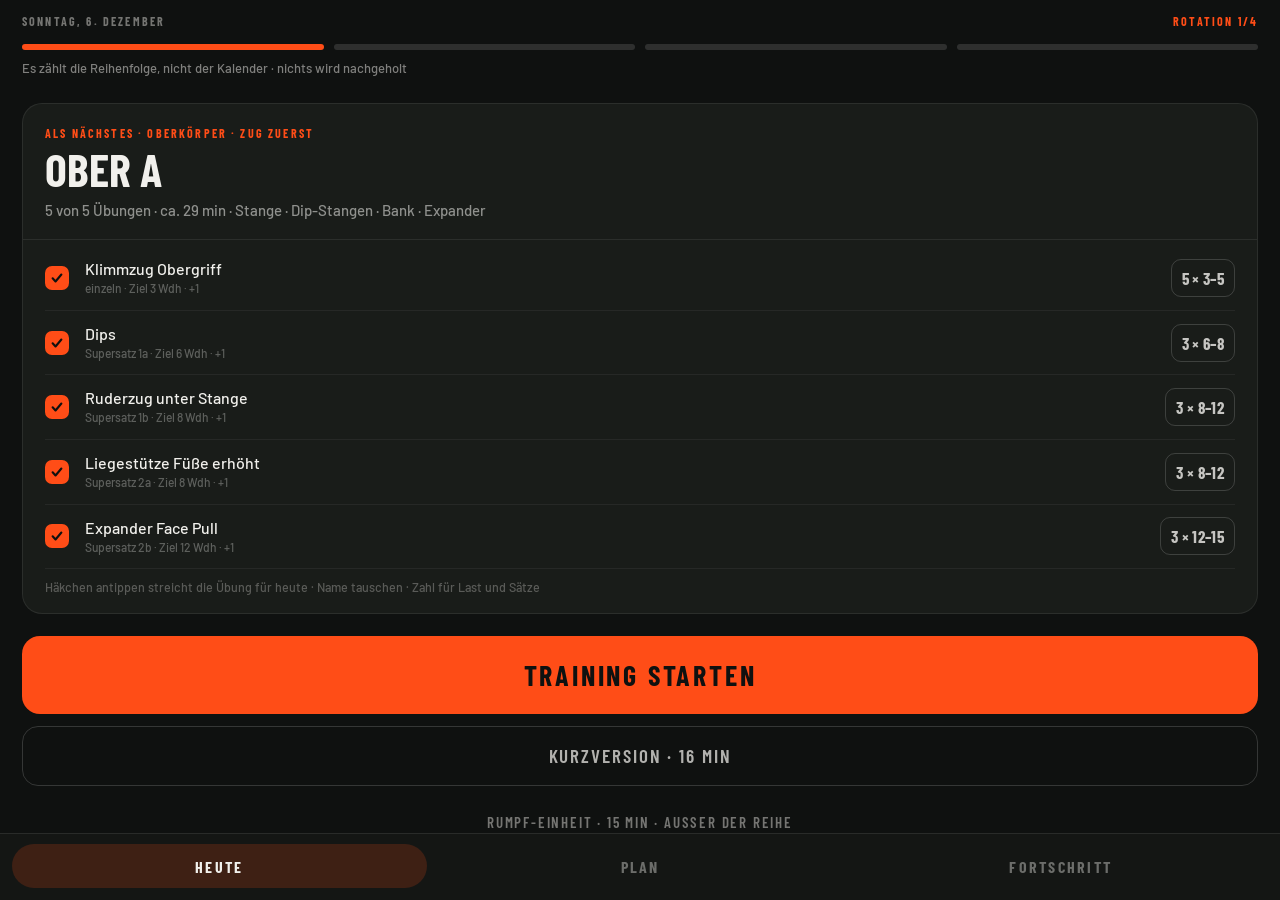
==== commit 0386d7a7: "CR-003 auf Grundform übertragen: Becken und Rumpf Wie bei CR-002 nur der inhaltliche Teil — §7 und d" ====
--- a/docs/index.html
+++ b/docs/index.html
@@ -133,11 +133,14 @@
   { id:'hinge-bridge',  name:'Hüftheben einbeinig',     short:'Hüftheben 1B',  pattern:'hinge', label:'Hüftbeuge',          equip:'–',                   kind:'bw',   unit:'Wdh je Seite',   cue:'Ferse drücken, Rippen unten',       rest:45,  lvl:1 },
   { id:'hinge-band',    name:'Expander-Good-Morning',   short:'Exp. Hinge',    pattern:'hinge', label:'Hüftbeuge',          equip:'Expander',            kind:'bw',   unit:'Wiederholungen', cue:'Spannung aus dem Gesäß',            rest:60,  lvl:1 },
 
-  { id:'core-hang-knee',name:'Hängendes Knieheben',     short:'Knieheben',     pattern:'core',  label:'Rumpf',              equip:'Klimmzugstange',      kind:'bw',   unit:'Wiederholungen', cue:'Becken kippen, kein Schwung',       rest:60,  lvl:2, next:'core-hang-leg', prev:'core-plank' },
-  { id:'core-hang-leg', name:'Hängendes Beinheben',     short:'Beinheben',     pattern:'core',  label:'Rumpf',              equip:'Klimmzugstange',      kind:'bw',   unit:'Wiederholungen', cue:'Beine gestreckt, langsam zurück',   rest:60,  lvl:3, prev:'core-hang-knee' },
+  { id:'core-hang-knee',name:'Hängendes Knieheben',     short:'Knieheben',     pattern:'core',  label:'Rumpf',              equip:'Klimmzugstange',      kind:'bw',   unit:'Wiederholungen', cue:'Becken kippen, kein Schwung',       rest:60,  lvl:2, next:'core-hang-leg', prev:'core-plank', locked:'Verstärkt die Beckenkippung — erst nach dem Becken-Test' },
+  { id:'core-hang-leg', name:'Hängendes Beinheben',     short:'Beinheben',     pattern:'core',  label:'Rumpf',              equip:'Klimmzugstange',      kind:'bw',   unit:'Wiederholungen', cue:'Beine gestreckt, langsam zurück',   rest:60,  lvl:3, prev:'core-hang-knee', locked:'Verstärkt die Beckenkippung — erst nach dem Becken-Test' },
   { id:'core-pallof',   name:'Pallof Press mit Expander',short:'Pallof Press', pattern:'core',  label:'Rumpf',              equip:'Expander',            kind:'bw',   unit:'Wdh je Seite',   cue:'Rumpf gegen Rotation halten',       rest:45,  lvl:2 },
-  { id:'core-hollow',   name:'Hollow-Body-Halten',      short:'Hollow Hold',   pattern:'core',  label:'Rumpf',              equip:'–',                   kind:'bw',   unit:'Sekunden',       cue:'Rücken flach am Boden',             rest:45,  lvl:2, prev:'core-plank' },
-  { id:'core-plank',    name:'Planke',                  short:'Planke',        pattern:'core',  label:'Rumpf',              equip:'–',                   kind:'bw',   unit:'Sekunden',       cue:'Gesäß fest, Becken kippen',         rest:45,  lvl:1 },
+  { id:'core-hollow',   name:'Hollow-Body-Halten',      short:'Hollow Hold',   pattern:'core',  label:'Rumpf',              equip:'–',                   kind:'bw',   unit:'Sekunden',       cue:'Rücken flach am Boden',             rest:45,  lvl:2, prev:'core-plank', locked:'Verstärkt die Beckenkippung — erst nach dem Becken-Test' },
+  { id:'core-plank',    name:'Planke',                  short:'Planke',        pattern:'core',  label:'Rumpf',              equip:'–',                   kind:'bw',   unit:'Sekunden',       cue:'Gesäß fest, Becken kippen',         rest:45,  lvl:1, next:'core-sideplank' },
+  { id:'core-tilt',     name:'Beckenkippung im Liegen', short:'Beckenkippung', pattern:'core',  label:'Rumpf',              equip:'Bank',                kind:'bw',   unit:'Atemzüge',       cue:'Ausatmen, Rippen senken',           rest:45,  lvl:1, next:'core-deadbug' },
+  { id:'core-deadbug',  name:'Dead Bug einbeinig',      short:'Dead Bug',      pattern:'core',  label:'Rumpf',              equip:'–',                   kind:'bw',   unit:'Wdh je Seite',   cue:'Satz endet, wenn der Rücken abhebt', rest:60,  lvl:2, prev:'core-tilt' },
+  { id:'core-sideplank',name:'Side Plank',              short:'Side Plank',    pattern:'core',  label:'Rumpf',              equip:'–',                   kind:'bw',   unit:'Sek je Seite',   cue:'Hüfte hoch, Rippen gesenkt',        rest:60,  lvl:2, prev:'core-plank' },
 
   { id:'rdelt-face',    name:'Expander Face Pull',      short:'Face Pull',     pattern:'rdelt', label:'Hintere Schulter',   equip:'Expander',            kind:'bw',   unit:'Wiederholungen', cue:'Hände zu den Ohren, Ellbogen hoch', rest:45,  lvl:2, prev:'rdelt-pullapart' },
   { id:'rdelt-fly',     name:'KH Reverse Fly',          short:'Reverse Fly',   pattern:'rdelt', label:'Hintere Schulter',   equip:'Kurzhanteln',         kind:'load', unit:'Wiederholungen', cue:'Nur Schulterblätter arbeiten',      rest:45,  lvl:2, w:8,  step:2, prev:'rdelt-face' },
@@ -196,7 +199,7 @@
       { exId:'dl',            role:'einzeln',      sets:4, lo:5,  hi:5,  reps:5,  w:60, prog:'weight' },
       { exId:'squat-bss',     role:'Supersatz 1a', sets:3, lo:8,  hi:10, reps:8,  w:16, prog:'weight' },
       { exId:'rdelt-fly',     role:'Supersatz 1b', sets:3, lo:12, hi:15, reps:12, w:8,  prog:'weight' },
-      { exId:'core-hang-knee',role:'Supersatz 2a', sets:3, lo:8,  hi:12, reps:8,  w:0,  prog:'reps' },
+      { exId:'core-sideplank',role:'Supersatz 2a', sets:3, lo:25, hi:40, reps:30, w:0,  prog:'reps' },
       { exId:'delt-lat',      role:'Supersatz 2b', sets:3, lo:12, hi:15, reps:12, w:8,  prog:'weight' },
     ],
     warm:[
@@ -251,6 +254,18 @@
       { text:'Tiefe Hocke halten, 60 s' },
       { text:'Ischios auf der Bank, 2 × 45 s je Seite', note:'Ferse auf die Bank, Rücken gerade, aus der Hüfte bewegen' },
     ]},
+  /* Läuft außerhalb der Rotation (CR-003 §6): 2–3× pro Woche,
+     verschiebt Ober/Unter nicht. Kein Aufwärmen und kein Cool-Down —
+     die Einheit ist selbst Mobility-Arbeit. */
+  { id:'rumpf', name:'RUMPF', kick:'Becken und Rumpf · außer der Reihe', mins:15, shortMins:9,
+    warmMins:0, coolMins:0, extra:true,
+    gear:'Boden · Bank · Matte oder Handtuch', short:[0, 1],
+    slots:[
+      { exId:'core-deadbug',  role:'einzeln',      sets:3, lo:6,  hi:10, reps:8,  w:0, prog:'reps' },
+      { exId:'core-tilt',     role:'Supersatz 1a', sets:3, lo:4,  hi:8,  reps:5,  w:0, prog:'reps' },
+      { exId:'core-sideplank',role:'Supersatz 1b', sets:3, lo:25, hi:40, reps:30, w:0, prog:'reps' },
+    ],
+    warm:[], cool:[] },
 ];
 const freshPlans = () => SESSIONS.map(s => s.slots.map(x => ({ ...x })));
 
@@ -263,12 +278,17 @@
    die Trainingslasten. */
 const CFG_DEFAULT = { n:2, bw:86 };
 let S = {
-  tab:'heute', rot:0, live:null, sheet:null, draft:null, pick:null,
+  tab:'heute', rot:0, sel:null, live:null, sheet:null, draft:null, pick:null,
   plans: freshPlans(), history:[], suggest:[], notes:[], cfg:{ ...CFG_DEFAULT },
 };
-const sess      = () => SESSIONS[S.rot];
-const curSlots  = () => S.plans[S.rot];
-const nextSess  = () => SESSIONS[(S.rot + 1) % SESSIONS.length];
+/* `rot` ist die Position in der Ober/Unter-Rotation. `sel` zeigt auf
+   eine Einheit außerhalb davon (die Rumpf-Einheit) und ist sonst null.
+   ROT_N zählt nur die Rotations-Einheiten – Extras verschieben sie nicht. */
+const ROT_N     = SESSIONS.filter(x => !x.extra).length;
+const selIdx    = () => (S.live ? S.live.si : (S.sel != null ? S.sel : S.rot));
+const sess      = () => SESSIONS[selIdx()];
+const curSlots  = () => S.plans[selIdx()];
+const nextSess  = () => SESSIONS[(S.rot + 1) % ROT_N];
 let timer = null;
 let wakeLock = null;
 const scrollMemo = {};
@@ -277,7 +297,7 @@
 
 function persist(){
   try {
-    localStorage.setItem(STORE, JSON.stringify({ tab:S.tab, rot:S.rot, live:S.live, plans:S.plans,
+    localStorage.setItem(STORE, JSON.stringify({ tab:S.tab, rot:S.rot, sel:S.sel, live:S.live, plans:S.plans,
       pick:S.pick, history:S.history, suggest:S.suggest, notes:S.notes, cfg:S.cfg }));
   } catch(e){}
 }
@@ -288,10 +308,12 @@
     const s = JSON.parse(raw);
     if (!s) return;
     S.tab   = s.tab || 'heute';
-    S.rot   = (typeof s.rot === 'number' && s.rot >= 0 && s.rot < SESSIONS.length) ? s.rot : 0;
-    S.plans = (Array.isArray(s.plans) && s.plans.length === SESSIONS.length
-               && s.plans.every(p => Array.isArray(p) && p.length))
-              ? s.plans : freshPlans();
+    S.rot   = (typeof s.rot === 'number' && s.rot >= 0 && s.rot < ROT_N) ? s.rot : 0;
+    S.sel   = (typeof s.sel === 'number' && s.sel >= 0 && s.sel < SESSIONS.length) ? s.sel : null;
+    const fresh = freshPlans();
+    S.plans = (Array.isArray(s.plans) && s.plans.every(p => Array.isArray(p) && p.length))
+              ? fresh.map((f, i) => s.plans[i] || f)
+              : fresh;
     S.pick  = Array.isArray(s.pick) && s.pick.length
               ? s.pick.filter(i => Number.isInteger(i) && i >= 0 && i < S.plans[S.rot].length)
               : null;
@@ -402,10 +424,10 @@
       pct: Math.round((slot.reps - slot.lo) / Math.max(1, slot.hi - slot.lo) * 100),
     };
   }
-  const nx = ex.next ? byId(ex.next) : null;
+  const nx = chainStep(ex, 'next');
   return {
     name: ex.name,
-    big: ex.kind === 'load' ? num(slot.w) + ' kg' : slot.reps + ' Wdh',
+    big: ex.kind === 'load' ? num(slot.w) + ' kg' : slot.reps + ' ' + unitOf(ex),
     sub: slot.prog === 'weight' ? 'nächste Einheit +' + num(ex.step || 2.5) + ' kg'
          : nx ? 'nächste Einheit: ' + nx.name
          : 'Bereich ausgereizt',
@@ -680,13 +702,18 @@
     } catch(e){}
   },
 
+  /* Zwischen Rotation und Rumpf-Einheit umschalten. Die Rotation
+     bleibt dabei stehen, wo sie steht. */
+  selExtra: () => set({ sel: SESSIONS.findIndex(x => x.extra), pick:null }),
+  selRot:   () => set({ sel:null, pick:null }),
+
   tapEx:   i => set({ sheet:{ type:'swap', i } }),
   tapLoad: i => set({ sheet:{ type:'load', i }, draft:{ ...curSlots()[i] } }),
   closeSheet: () => set({ sheet:null, draft:null }),
 
   /* Rotation von Hand setzen – z. B. wenn eine Einheit im Garten
      an der Reihenfolge vorbei gelaufen ist. */
-  pickRot: i => set({ tab:'heute', rot:i, pick:null }),
+  pickRot: i => set({ tab:'heute', rot:i, sel:null, pick:null }),
 
   pickEx: id => {
     const i = S.sheet.i, ex = byId(id);
@@ -695,7 +722,7 @@
       const w = ex.kind === 'load' ? (ex.w || 0) : 0;
       return { ...s, exId:id, reps:s.lo, w, prog: ex.kind === 'load' ? 'weight' : 'reps' };
     });
-    set({ plans: S.plans.map((p, k) => (k === S.rot ? slots : p)), sheet:null, draft:null });
+    set({ plans: S.plans.map((p, k) => (k === selIdx() ? slots : p)), sheet:null, draft:null });
   },
 
   wUp:       () => draftBump('w',    draftStep(),  0),
@@ -713,7 +740,7 @@
   applyDraft: () => {
     const i = S.sheet.i, d = S.draft;
     const slots = curSlots().map((x, k) => (k === i ? { ...d } : x));
-    set({ plans: S.plans.map((p, k) => (k === S.rot ? slots : p)), sheet:null, draft:null });
+    set({ plans: S.plans.map((p, k) => (k === selIdx() ? slots : p)), sheet:null, draft:null });
   },
 
   inc: () => bump(1),
@@ -788,12 +815,13 @@
 
 function start(idx, short){
   clearInterval(timer);
+  const si = selIdx();
   const plan = buildPlan(idx);
   const warm = buildWarm(plan);
   acquireWakeLock();
   buzz(20);
   startTimer();
-  set({ live:{ plan, short, mins: estMins(idx), startedAt: Date.now(),
+  set({ live:{ plan, short, si, mins: estMins(idx), startedAt: Date.now(),
                phase: warm.length ? 'warm' : 'work', warm,
                ex:0, set:0, reps:plan[0].target,
                resting:false, rest:0, restMax:1, restEnd:0, done:false, log:[], skipped:[] } });
@@ -801,7 +829,7 @@
 
 function abort(){
   clearInterval(timer); releaseWakeLock();
-  set({ live:null, pick:null });
+  set({ live:null, pick:null, sel:null });
 }
 
 /* Doppelte Progression: erst Wiederholungen im Zielbereich hoch,
@@ -829,7 +857,7 @@
   const ex = byId(slot.exId);
   if (slot.prog === 'weight')
     return { ...slot, w: r1(slot.w + (ex.step || 2.5)), reps: slot.lo, hiStreak:0, loStreak:0 };
-  const nx = ex.next ? byId(ex.next) : null;
+  const nx = chainStep(ex, 'next');
   if (!nx) return null;
   return { ...slot, exId:nx.id, w: nx.w || 0, reps: slot.lo, hiStreak:0, loStreak:0,
            prog: nx.kind === 'load' ? 'weight' : 'reps' };
@@ -837,6 +865,15 @@
 
 /* Eine Stufe leichter: Gewicht runter, solange die Untergrenze das
    erlaubt – sonst die `prev`-Variante. */
+/* Gesperrte Übungen (CR-003) dürfen nie automatisch gewählt werden.
+   Die Kette wird deshalb weitergelaufen, bis eine freie Stufe kommt.
+   Von Hand bleiben sie im Tausch-Sheet erreichbar. */
+function chainStep(ex, dir){
+  let n = ex[dir] ? byId(ex[dir]) : null;
+  while (n && n.locked) n = n[dir] ? byId(n[dir]) : null;
+  return n;
+}
+
 function easier(slot){
   const ex = byId(slot.exId);
   if (slot.prog === 'weight') {
@@ -846,7 +883,7 @@
     if (w >= floor)
       return { ...slot, w, reps: slot.lo, hiStreak:0, loStreak:0 };
   }
-  const pv = ex.prev ? byId(ex.prev) : null;
+  const pv = chainStep(ex, 'prev');
   if (!pv) return null;
   return { ...slot, exId:pv.id, w: pv.w || 0, reps: slot.lo, hiStreak:0, loStreak:0,
            prog: pv.kind === 'load' ? 'weight' : 'reps' };
@@ -918,7 +955,9 @@
 function finish(){
   clearInterval(timer); releaseWakeLock();
   const l = S.live;
-  const rot = S.rot;
+  const si = l ? (l.si != null ? l.si : S.rot) : S.rot;
+  const rot = si;   /* Vorschläge hängen an der Einheit, nicht an der Rotation */
+  const isExtra = !!SESSIONS[si].extra;
   const notes = [], fresh = [];
   const slots = curSlots().map((slot, i) => {
     if (!l) return slot;
@@ -938,8 +977,11 @@
     live:null, tab:'fortschritt', pick:null, history,
     suggest: [...keep, ...fresh],
     notes,
-    plans: S.plans.map((p, k) => (k === rot ? slots : p)),
-    rot: (rot + 1) % SESSIONS.length,
+    plans: S.plans.map((p, k) => (k === si ? slots : p)),
+    /* Die Rumpf-Einheit läuft außer der Reihe und schiebt die
+       Rotation nicht weiter (CR-003 §6). */
+    rot: isExtra ? S.rot : (S.rot + 1) % ROT_N,
+    sel: null,
   });
 }
 
@@ -1038,6 +1080,19 @@
   set({ live:{ ...S.live, resting:false, rest:0, restEnd:0 } });
 }
 
+/* Gelegenheiten im Tagesablauf (CR-003 §3). Reine Checkliste, nichts
+   wird geloggt: Frequenz schlägt hier Volumen. */
+const ALLTAG = [
+  { when:'Abends im Bett',        what:'Rippenatmung auf dem Rücken, 10 Atemzüge', dur:'2 min',  kern:true },
+  { when:'Wasser kocht',          what:'Hüftbeuger-Ausfallschritt, beide Seiten',  dur:'90 s',   kern:true },
+  { when:'Zeit auf dem Boden',    what:'Dead Bug einbeinig, 2 × 8 je Seite',       dur:'3 min',  kern:true },
+  { when:'Zähneputzen',           what:'Einbeinstand, Becken neutral',             dur:'2 min',  kern:false },
+  { when:'Am Schreibtisch',       what:'Rippenatmung im Sitzen, 10 Atemzüge',      dur:'1 min',  kern:false },
+  { when:'Türrahmen im Vorbeigehen', what:'Brustdehnung, beide Seiten',            dur:'60 s',   kern:false },
+  { when:'Wartezeit im Stehen',   what:'Gesäß fest, Rippen senken, 5 Atemzüge',    dur:'30 s',   kern:false },
+  { when:'Vorm Aufstehen',        what:'Tiefe Hocke halten',                       dur:'60 s',   kern:false },
+];
+
 /* ── Rendering ────────────────────────────────────────────── */
 const act = (name, arg) =>
   `data-act="${name}"` + (arg !== undefined ? ` data-arg="${arg}"` : '');
@@ -1054,6 +1109,11 @@
    eine Einfachauswahl, hier ist aber jede Zeile unabhängig an/aus.
    Der leere Zustand hat eine sichtbare Kontur, damit erkennbar
    bleibt, dass man überhaupt tippen kann. */
+/* Kurzform der Maßeinheit für die Anzeige. Nicht jede Übung zählt
+   Wiederholungen – Side Plank sind Sekunden, Beckenkippung Atemzüge. */
+const UNIT_SHORT = { 'Wiederholungen':'Wdh', 'Sekunden':'Sek' };
+const unitOf = ex => UNIT_SHORT[ex.unit] || ex.unit;
+
 function checkbox(on, size){
   const s = size || 24, r = Math.round(s * 0.3), g = Math.round(s * 0.6);
   return `<div style="flex:none;width:${s}px;height:${s}px;border-radius:${r}px;box-sizing:border-box;
@@ -1081,27 +1141,29 @@
   const preview = curSlots().map((s, i) => {
     const x = slotView(s);
     const on = pick.includes(i);
-    const auto = s.reps < s.hi ? '+1 Wdh'
+    const auto = s.reps < s.hi ? '+1'
       : x.prog === 'weight'    ? '+' + num(x.step || 2.5) + ' kg'
-      : x.next                 ? 'dann ' + byId(x.next).short
+      : chainStep(x, 'next')   ? 'dann ' + chainStep(x, 'next').short
                                : 'Bereich oben';
     return { i, on, name:x.name, scheme:x.scheme, role:x.role,
-             prog: on ? x.role + ' · Ziel ' + s.reps + ' Wdh · ' + auto
+             prog: on ? x.role + ' · Ziel ' + s.reps + ' ' + unitOf(x) + ' · ' + auto
                       : 'gestrichen · zählt heute nicht' };
   });
   const mins = estMins(pick);
-  const segs = SESSIONS.map((s, i) =>
-    `<div style="flex:1;height:6px;border-radius:3px;background:${i === S.rot ? ACCENT : 'rgba(255,255,255,.13)'}"></div>`).join('');
+  const extra = !!se.extra;
+  const segs = SESSIONS.filter(x => !x.extra).map((s, i) =>
+    `<div style="flex:1;height:6px;border-radius:3px;background:${!extra && i === S.rot ? ACCENT : 'rgba(255,255,255,.13)'}"></div>`).join('');
 
   return `
 <div style="padding:14px 22px 28px">
   <div style="display:flex;align-items:baseline;justify-content:space-between">
     <div class="kick">${today()}</div>
-    <div class="kick kick-a">Rotation ${S.rot + 1}/${SESSIONS.length}</div>
+    <div class="kick kick-a">${extra ? 'Außer der Reihe' : 'Rotation ' + (S.rot + 1) + '/' + ROT_N}</div>
   </div>
 
   <div style="display:flex;align-items:center;gap:10px;margin-top:16px">${segs}</div>
-  <div style="font:500 13px/1.4 Barlow,sans-serif;color:rgba(241,240,236,.5);margin-top:9px">Es zählt die Reihenfolge, nicht der Kalender · nichts wird nachgeholt</div>
+  <div style="font:500 13px/1.4 Barlow,sans-serif;color:rgba(241,240,236,.5);margin-top:9px">${extra ? 'Verschiebt die Rotation nicht · ' + SESSIONS[S.rot].name + ' bleibt als nächstes dran'
+        : 'Es zählt die Reihenfolge, nicht der Kalender · nichts wird nachgeholt'}</div>
 
   ${S.suggest.map((sg, i) => `
   <div class="card" style="margin-top:18px;border:1px solid rgba(255,77,23,.45);padding:16px 18px">
@@ -1151,6 +1213,13 @@
     <div class="tap" ${act('startShort')} style="height:60px;border-radius:16px;border:1px solid rgba(255,255,255,.16);display:flex;align-items:center;justify-content:center">
       <span class="cd" style="font-weight:600;font-size:19px;letter-spacing:.1em;color:rgba(241,240,236,.72)">KURZVERSION · ${se.shortMins} MIN</span>
     </div>
+    ${extra
+      ? `<div class="tap" ${act('selRot')} style="height:48px;display:flex;align-items:center;justify-content:center">
+           <span class="cd" style="font-weight:600;font-size:15px;letter-spacing:.12em;text-transform:uppercase;color:rgba(241,240,236,.45)">Zurück zur Rotation</span>
+         </div>`
+      : `<div class="tap" ${act('selExtra')} style="height:48px;display:flex;align-items:center;justify-content:center">
+           <span class="cd" style="font-weight:600;font-size:15px;letter-spacing:.12em;text-transform:uppercase;color:rgba(241,240,236,.45)">Rumpf-Einheit · ${SESSIONS.find(x => x.extra).mins} min · außer der Reihe</span>
+         </div>`}
   </div>
 
   ${(() => { const m = milestoneOf(curSlots()[0]); return `
@@ -1173,7 +1242,7 @@
   <div style="font:500 15px/1.45 Barlow,sans-serif;color:rgba(241,240,236,.55);margin-top:8px;max-width:320px">Keine Wochentage. Bei 3–4 Einheiten pro Woche dauert ein Durchlauf 7–9 Tage.</div>
 
   <div style="display:flex;flex-direction:column;gap:12px;margin-top:24px">
-    ${SESSIONS.map((s, i) => {
+    ${SESSIONS.filter(x => !x.extra).map((s, i) => {
       const on   = i === S.rot;
       const sl   = S.plans[i];
       const list = sl.map(x => byId(x.exId).short).join(' · ');
@@ -1197,6 +1266,20 @@
     <div style="font:500 14px/1.5 Barlow,sans-serif;color:rgba(241,240,236,.8)">Termin geplatzt? Die nächste Einheit ist trotzdem die nächste in dieser Liste – nichts wird nachgeholt. Einheit antippen, um die Position von Hand zu setzen.</div>
   </div>
 
+  <div class="kick" style="margin-top:30px">Alltag · nebenbei</div>
+  <div style="font:500 13.5px/1.45 Barlow,sans-serif;color:rgba(241,240,236,.5);margin-top:6px">Nichts davon wird geloggt. Für Beweglichkeit zählt, wie oft — nicht, wie lang am Stück.</div>
+  <div style="display:flex;flex-direction:column;gap:1px;margin-top:14px">
+    ${ALLTAG.map(a => `
+    <div style="display:flex;align-items:baseline;gap:10px;padding:10px 0;border-bottom:1px solid rgba(255,255,255,.055)">
+      <div style="flex:1;min-width:0">
+        <div style="font:${a.kern ? '600' : '500'} 15px/1.3 Barlow,sans-serif;color:${a.kern ? '#F1F0EC' : 'rgba(241,240,236,.62)'}">${a.what}</div>
+        <div style="font:500 12.5px/1.35 Barlow,sans-serif;color:${a.kern ? ACCENT : 'rgba(241,240,236,.32)'};margin-top:2px">${a.when}</div>
+      </div>
+      <div class="cd" style="flex:none;font-weight:700;font-size:13px;color:rgba(241,240,236,.45);white-space:nowrap">${a.dur}</div>
+    </div>`).join('')}
+  </div>
+  <div style="font:500 12.5px/1.4 Barlow,sans-serif;color:rgba(241,240,236,.3);margin-top:10px">Die drei hervorgehobenen sind der Kern · Ziel: Hüftbeuger 5–10 min pro Woche und Seite, Atmung möglichst täglich</div>
+
   <div class="kick" style="margin-top:28px">Aufbau jeder Einheit</div>
   <div style="font:500 14px/1.5 Barlow,sans-serif;color:rgba(241,240,236,.5);margin-top:8px">Übung 1 einzeln und frisch, danach zwei Antagonisten-Supersätze. 1–2 Wiederholungen bleiben immer im Tank – kein Satz bis zum Versagen.</div>
 
@@ -1456,8 +1539,8 @@
       const low = Math.min(...got);
       const nx  = p.next ? byId(p.next) : null;
       milestone = p.short + ': ' + got.join(' · ') + (
-          low < p.target        ? ' — Ziel ' + p.target + ' Wdh, Bereich ' + p.lo + '–' + p.hi
-          : low < p.hi          ? ' — nächste Einheit ' + (p.target + 1) + ' Wdh'
+          low < p.target        ? ' — Ziel ' + p.target + ' ' + unitOf(p) + ', Bereich ' + p.lo + '–' + p.hi
+          : low < p.hi          ? ' — nächste Einheit ' + (p.target + 1) + ' ' + unitOf(p)
           : p.prog === 'weight' ? ' — Bereich oben, nächste Einheit schwerer'
           : nx                  ? ' — Bereich oben, nächste Stufe: ' + nx.name
                                 : ' — Bereich oben');
@@ -1489,7 +1572,7 @@
   <div style="margin-top:34px;text-align:center">
     <div class="cd" style="font-weight:700;font-size:12px;letter-spacing:.18em;text-transform:uppercase;color:rgba(241,240,236,.4)">Als nächstes</div>
     <div class="cd" style="font-weight:700;font-size:30px;line-height:1.1;margin-top:6px">${ex.short}</div>
-    <div style="font:500 15px Barlow,sans-serif;color:rgba(241,240,236,.5);margin-top:4px">Satz ${live.set + 1} · Ziel ${ex.target} Wdh</div>
+    <div style="font:500 15px Barlow,sans-serif;color:rgba(241,240,236,.5);margin-top:4px">Satz ${live.set + 1} · Ziel ${ex.target} ${unitOf(ex)}</div>
   </div>
   <div class="tap press" ${act('skipRest')} style="width:100%;height:74px;border-radius:18px;border:1px solid rgba(255,255,255,.18);display:flex;align-items:center;justify-content:center;margin-top:auto;flex:none">
     <span class="cd" style="font-weight:700;font-size:24px;letter-spacing:.1em;color:rgba(241,240,236,.8)">WEITER</span>
@@ -1548,7 +1631,8 @@
 
   if (S.sheet.type === 'swap') {
     const rank = e => (e.id === cur.id ? -1 : Math.abs(e.lvl - cur.lvl) + (e.equip === cur.equip ? 0 : 0.5));
-    const same  = DB.filter(e => e.pattern === cur.pattern).sort((a, b) => rank(a) - rank(b));
+    const same  = DB.filter(e => e.pattern === cur.pattern)
+      .sort((a, b) => (a.locked ? 1 : 0) - (b.locked ? 1 : 0) || rank(a) - rank(b));
     const other = DB.filter(e => e.pattern !== cur.pattern && e.equip === cur.equip).slice(0, 3);
 
     inner = `
@@ -1561,15 +1645,16 @@
   <div class="scroll" style="padding:14px 0 4px;display:flex;flex-direction:column;gap:8px">
     ${same.map(e => {
       const isCur = e.id === cur.id;
-      const badge = isCur ? 'Aktuell' : (Math.abs(e.lvl - cur.lvl) <= 1 ? 'Ähnlich' : '');
+      const badge = isCur ? 'Aktuell' : e.locked ? 'Gesperrt'
+                  : (Math.abs(e.lvl - cur.lvl) <= 1 ? 'Ähnlich' : '');
       return `
     <div class="tap" ${act('pickEx', e.id)} style="border:1px solid ${isCur ? 'rgba(255,77,23,.45)' : 'rgba(255,255,255,.09)'};background:${isCur ? 'rgba(255,77,23,.08)' : 'transparent'};border-radius:14px;padding:14px 16px;display:flex;align-items:center;gap:12px;flex:none">
       <div style="flex:1;min-width:0">
-        <div style="font:600 16px/1.25 Barlow,sans-serif;color:#F1F0EC">${e.name}</div>
-        <div style="font:500 13px/1.35 Barlow,sans-serif;color:rgba(241,240,236,.42);margin-top:2px">${e.equip} · ${e.cue}</div>
+        <div style="font:600 16px/1.25 Barlow,sans-serif;color:${e.locked ? 'rgba(241,240,236,.45)' : '#F1F0EC'}">${e.name}</div>
+        <div style="font:500 13px/1.35 Barlow,sans-serif;color:${e.locked ? 'rgba(255,77,23,.75)' : 'rgba(241,240,236,.42)'};margin-top:2px">${e.locked || e.equip + ' · ' + e.cue}</div>
       </div>
-      ${badge ? `<div style="flex:none;padding:4px 9px;border-radius:7px;background:${isCur ? ACCENT : 'rgba(255,77,23,.14)'}">
-        <span class="cd" style="font-weight:700;font-size:11px;letter-spacing:.12em;text-transform:uppercase;color:${isCur ? '#0F1110' : ACCENT}">${badge}</span>
+      ${badge ? `<div style="flex:none;padding:4px 9px;border-radius:7px;background:${isCur ? ACCENT : e.locked ? 'rgba(255,255,255,.09)' : 'rgba(255,77,23,.14)'}">
+        <span class="cd" style="font-weight:700;font-size:11px;letter-spacing:.12em;text-transform:uppercase;color:${isCur ? '#0F1110' : e.locked ? 'rgba(241,240,236,.5)' : ACCENT}">${badge}</span>
       </div>` : ''}
     </div>`;
     }).join('')}
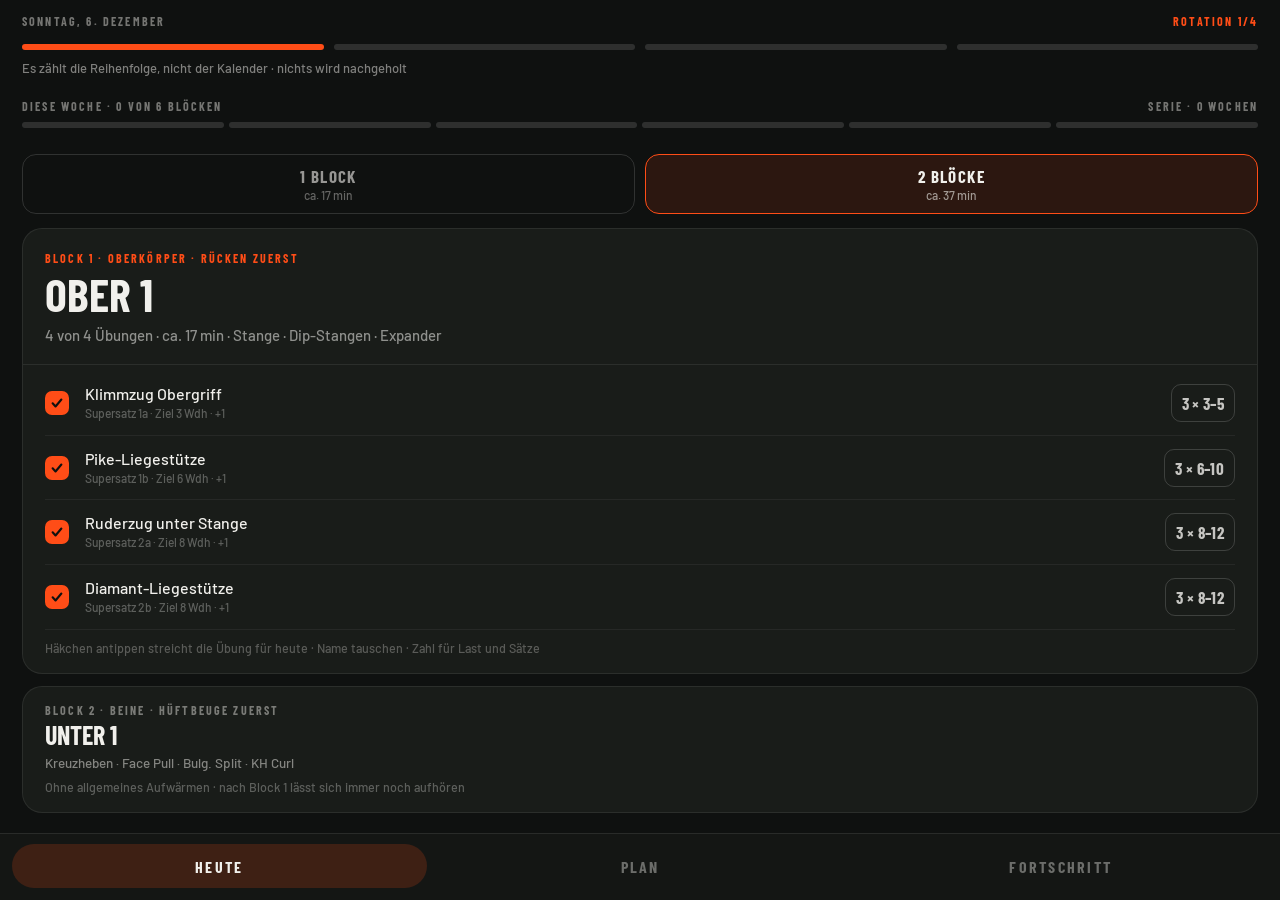
==== commit d308fc77: "CR-004: Baukasten aus vier Blöcken statt Ober/Unter-Einheiten Pro Tag 1 oder 2 Blöcke, Wochenziel un" ====
--- a/docs/index.html
+++ b/docs/index.html
@@ -154,112 +154,96 @@
 ];
 const byId = id => DB.find(e => e.id === id);
 
-/* ── Die vier Einheiten ───────────────────────────────────────
-   Rotation statt Wochentage: Ober A → Unter A → Ober B →
-   Unter B → Ober A. Es zählt die Reihenfolge, nicht der
-   Kalender. Nichts wird nachgeholt.
-   `role` ist die Ausführungsform: die erste Übung einzeln, der
-   Rest in Antagonisten-Supersätzen. `lo`/`hi` ist der
-   Wdh-Zielbereich, `reps` das aktuelle Ziel darin.
-   `short` sind die drei Übungen der Kurzversion.
+/* ── Die vier Blöcke (CR-004) ─────────────────────────────────
+   Baukasten statt Ober/Unter-Einheiten: vier Blöcke à ~17–21 min
+   in Rotation Ober 1 → Unter 1 → Ober 2 → Unter 2 → Ober 1. Pro Tag
+   1 Block (Minimum) oder 2 – zwei hintereinander sind durch die
+   Rotation immer Ober + Unter, also Ganzkörper. Es zählt die
+   Reihenfolge, nicht der Kalender. Nichts wird nachgeholt.
+   Jeder Block: zwei Antagonisten-Supersätze à 3 Runden. `rest` am
+   b-Slot ist die Pause nach der Runde und schlägt die Pause aus
+   dem Katalog – sonst bekäme Kreuzheben die 45 s vom Face Pull.
+   `lo`/`hi` ist der Wdh-Zielbereich, `reps` das aktuelle Ziel.
    `warm` sind die Aufwärm-Schritte. `for` bindet einen Schritt an
    eine Übung – ist sie gestrichen, entfällt der Schritt. `ramp`
-   rechnet die aktuelle Arbeitslast dieser Übung in den Text
-   ein, statt ein Gewicht fest zu verdrahten.
-   `cool` sind die Cool-Down-Schritte nach dem letzten Satz –
-   gleiches `for`-Prinzip, kein `ramp`, kein Tracking, kein
-   Ziel. Kürzer als das Aufwärmen und optional (Link zum
-   Überspringen), weil es als erstes weichen soll, wenn die
-   Zeit knapp wird. ------------------------------------------ */
+   rechnet die aktuelle Arbeitslast dieser Übung in den Text ein.
+   Schritte ohne `for`/`ramp` sind allgemeines Aufwärmen und
+   entfallen beim zweiten Block des Tages.
+   `cool` sind die Cool-Down-Schritte – nur nach dem letzten Block
+   des Tages, optional, ohne Tracking. ------------------------- */
+const COOL_OBER = [
+  { text:'Brust an Türrahmen oder Dip-Stange, 2 × 45 s je Seite' },
+  { text:'Brustwirbelsäule über die Bank, 60–90 s', note:'Minimum bei Zeitnot' },
+  { text:'Passiver Hang an der Stange, 2 × 30 s' },
+];
+const COOL_UNTER = [
+  { text:'Hüftbeuger im Ausfallschritt, 2 × 45 s je Seite', note:'Minimum bei Zeitnot' },
+  { text:'Tiefe Hocke halten, 60 s' },
+  { text:'Ischios auf der Bank, 2 × 45 s je Seite', note:'Ferse auf die Bank, Rücken gerade, aus der Hüfte bewegen' },
+];
 const SESSIONS = [
-  { id:'oberA', name:'OBER A', kick:'Oberkörper · Zug zuerst', mins:29, shortMins:16, warmMins:6, coolMins:5,
-    gear:'Stange · Dip-Stangen · Bank · Expander', short:[0, 1, 2],
+  { id:'o1', name:'OBER 1', kick:'Oberkörper · Rücken zuerst', mins:17, warmMins:2, coolMins:5,
+    gear:'Stange · Dip-Stangen · Expander',
     slots:[
-      { exId:'pullup',        role:'einzeln',      sets:5, lo:3,  hi:5,  reps:3,  w:0,  prog:'reps' },
-      { exId:'dip',           role:'Supersatz 1a', sets:3, lo:6,  hi:8,  reps:6,  w:0,  prog:'reps' },
-      { exId:'row-inv',       role:'Supersatz 1b', sets:3, lo:8,  hi:12, reps:8,  w:0,  prog:'reps' },
-      { exId:'pushup-feet',   role:'Supersatz 2a', sets:3, lo:8,  hi:12, reps:8,  w:0,  prog:'reps' },
-      { exId:'rdelt-face',    role:'Supersatz 2b', sets:3, lo:12, hi:15, reps:12, w:0,  prog:'reps' },
+      { exId:'pullup',        role:'Supersatz 1a', sets:3, lo:3,  hi:5,  reps:3,  w:0,  prog:'reps' },
+      { exId:'pushup-pike',   role:'Supersatz 1b', sets:3, lo:6,  hi:10, reps:6,  w:0,  prog:'reps', rest:90 },
+      { exId:'row-inv',       role:'Supersatz 2a', sets:3, lo:8,  hi:12, reps:8,  w:0,  prog:'reps' },
+      { exId:'pushup-diamond',role:'Supersatz 2b', sets:3, lo:8,  hi:12, reps:8,  w:0,  prog:'reps', rest:60 },
     ],
     warm:[
-      { text:'10 Armkreise vor und zurück, dann 15 Pull-Apart mit dem Expander' },
-      { text:'Schulter-Außenrotation mit Expander, 2 × 15 Wdh', note:'Ellbogen bleiben am Körper' },
-      { text:'30 s an der Stange hängen, Schultern aktiv nach unten', for:'pullup' },
-      { text:'8 langsame Liegestütze mit Händen auf der Bank', for:'pushup-feet' },
-      { text:'2 Klimmzüge nur negativ, je 3 s ablassen', for:'pullup' },
+      { text:'15 Pull-Apart, dann Schulter-Außenrotation mit Expander, 15 Wdh', note:'Ellbogen bleiben am Körper' },
+      { text:'30 s an der Stange hängen, dann 2 Klimmzüge nur negativ, je 3 s ablassen', for:'pullup' },
+      { text:'5 Pike-Liegestütze mit halbem Weg', for:'pushup-pike' },
     ],
-    cool:[
-      { text:'Brust an Türrahmen oder Dip-Stange, 2 × 45 s je Seite' },
-      { text:'Brustwirbelsäule über die Bank, 60–90 s', note:'Minimum bei Zeitnot' },
-      { text:'Passiver Hang an der Stange, 2 × 30 s' },
-    ]},
-  { id:'unterA', name:'UNTER A', kick:'Beine · Hüftbeuge zuerst', mins:33, shortMins:18, warmMins:5, coolMins:7,
-    gear:'Langhantel · Kurzhanteln · Bank · Stange', short:[0, 1, 3],
+    cool: COOL_OBER },
+  { id:'u1', name:'UNTER 1', kick:'Beine · Hüftbeuge zuerst', mins:21, warmMins:3, coolMins:7,
+    gear:'Langhantel · Kurzhanteln · Bank · Expander',
     slots:[
-      { exId:'dl',            role:'einzeln',      sets:4, lo:5,  hi:5,  reps:5,  w:60, prog:'weight' },
-      { exId:'squat-bss',     role:'Supersatz 1a', sets:3, lo:8,  hi:10, reps:8,  w:16, prog:'weight' },
-      { exId:'rdelt-fly',     role:'Supersatz 1b', sets:3, lo:12, hi:15, reps:12, w:8,  prog:'weight' },
-      { exId:'core-sideplank',role:'Supersatz 2a', sets:3, lo:25, hi:40, reps:30, w:0,  prog:'reps' },
-      { exId:'delt-lat',      role:'Supersatz 2b', sets:3, lo:12, hi:15, reps:12, w:8,  prog:'weight' },
+      { exId:'dl',            role:'Supersatz 1a', sets:3, lo:5,  hi:5,  reps:5,  w:60, prog:'weight' },
+      { exId:'rdelt-face',    role:'Supersatz 1b', sets:3, lo:12, hi:15, reps:12, w:0,  prog:'reps', rest:120 },
+      { exId:'squat-bss',     role:'Supersatz 2a', sets:3, lo:8,  hi:10, reps:8,  w:16, prog:'weight' },
+      { exId:'curl-db',       role:'Supersatz 2b', sets:3, lo:8,  hi:12, reps:8,  w:14, prog:'weight', rest:60 },
     ],
     warm:[
       { text:'10 Hüftheben zweibeinig, dann 10 Hüftkreise je Seite' },
+      { text:'Kreuzheben-Aufbausätze: 5 Wdh leere Stange', ramp:'dl' },
       { text:'8 Split Squats ohne Last je Seite', for:'squat-bss' },
-      { text:'Kreuzheben-Aufbausätze: 5 Wdh leere Stange', ramp:'dl' },
-      { text:'20 s toter Hang zur Vorbereitung des Kniehebens', for:'core-hang-knee' },
     ],
-    cool:[
-      { text:'Hüftbeuger im Ausfallschritt, 2 × 45 s je Seite', note:'Minimum bei Zeitnot' },
-      { text:'Tiefe Hocke halten, 60 s' },
-      { text:'Ischios auf der Bank, 2 × 45 s je Seite', note:'Ferse auf die Bank, Rücken gerade, aus der Hüfte bewegen' },
-    ]},
-  { id:'oberB', name:'OBER B', kick:'Oberkörper · Druck über Kopf', mins:30, shortMins:16, warmMins:6, coolMins:5,
-    gear:'Stange · Langhantel · Kurzhanteln', short:[0, 1, 2],
+    cool: COOL_UNTER },
+  { id:'o2', name:'OBER 2', kick:'Oberkörper · Brust zuerst', mins:17, warmMins:2, coolMins:5,
+    gear:'Dip-Stangen · Stange · Bank · Langhantel',
     slots:[
-      { exId:'chinup',        role:'einzeln',      sets:5, lo:4,  hi:6,  reps:4,  w:0,  prog:'reps' },
-      { exId:'pushup-pike',   role:'Supersatz 1a', sets:3, lo:6,  hi:10, reps:6,  w:0,  prog:'reps' },
-      { exId:'row-pendlay',   role:'Supersatz 1b', sets:3, lo:5,  hi:8,  reps:5,  w:40, prog:'weight' },
-      { exId:'pushup-diamond',role:'Supersatz 2a', sets:3, lo:8,  hi:12, reps:8,  w:0,  prog:'reps' },
-      { exId:'curl-db',       role:'Supersatz 2b', sets:3, lo:8,  hi:12, reps:8,  w:14, prog:'weight' },
+      { exId:'dip',           role:'Supersatz 1a', sets:3, lo:6,  hi:8,  reps:6,  w:0,  prog:'reps' },
+      { exId:'chinup',        role:'Supersatz 1b', sets:3, lo:4,  hi:6,  reps:4,  w:0,  prog:'reps', rest:90 },
+      { exId:'pushup-feet',   role:'Supersatz 2a', sets:3, lo:8,  hi:12, reps:8,  w:0,  prog:'reps' },
+      { exId:'row-pendlay',   role:'Supersatz 2b', sets:3, lo:5,  hi:8,  reps:5,  w:40, prog:'weight', rest:60 },
     ],
     warm:[
       { text:'15 Pull-Apart mit dem Expander, dann 10 Wandengel' },
-      { text:'Schulter-Außenrotation mit Expander, 2 × 15 Wdh', note:'Ellbogen bleiben am Körper' },
-      { text:'30 s hängen, dann 3 Scapula Pull-ups', for:'chinup' },
-      { text:'8 Liegestütze Hände erhöht, dann 5 Pike-Liegestütze halber Weg', for:'pushup-pike' },
+      { text:'8 Liegestütze mit Händen auf der Bank, dann 5 Dips mit halbem Weg', for:'dip' },
       { text:'Pendlay-Aufbausätze: 8 Wdh leere Stange', ramp:'row-pendlay' },
     ],
-    cool:[
-      { text:'Brust an Türrahmen oder Dip-Stange, 2 × 45 s je Seite' },
-      { text:'Brustwirbelsäule über die Bank, 60–90 s', note:'Minimum bei Zeitnot' },
-      { text:'Passiver Hang an der Stange, 2 × 30 s' },
-    ]},
-  { id:'unterB', name:'UNTER B', kick:'Beine · Kniebeuge zuerst', mins:32, shortMins:17, warmMins:5, coolMins:7,
-    gear:'Kurzhanteln · Langhantel · Bank · Expander', short:[0, 1, 4],
+    cool: COOL_OBER },
+  { id:'u2', name:'UNTER 2', kick:'Beine · Kniebeuge zuerst', mins:19, warmMins:2, coolMins:7,
+    gear:'Kurzhanteln · Langhantel · Expander',
     slots:[
-      { exId:'squat-front',   role:'einzeln',      sets:4, lo:6,  hi:8,  reps:6,  w:18, prog:'weight' },
-      { exId:'rdl',           role:'Supersatz 1a', sets:3, lo:8,  hi:10, reps:8,  w:50, prog:'weight' },
-      { exId:'rdelt-face',    role:'Supersatz 1b', sets:3, lo:12, hi:15, reps:12, w:0,  prog:'reps' },
-      { exId:'stepup',        role:'Supersatz 2a', sets:3, lo:8,  hi:10, reps:8,  w:14, prog:'weight' },
-      { exId:'core-pallof',   role:'Supersatz 2b', sets:3, lo:10, hi:12, reps:10, w:0,  prog:'reps' },
+      { exId:'squat-front',   role:'Supersatz 1a', sets:3, lo:6,  hi:8,  reps:6,  w:18, prog:'weight' },
+      { exId:'core-pallof',   role:'Supersatz 1b', sets:3, lo:10, hi:12, reps:10, w:0,  prog:'reps', rest:120 },
+      { exId:'rdl',           role:'Supersatz 2a', sets:3, lo:8,  hi:10, reps:8,  w:50, prog:'weight' },
+      { exId:'delt-lat',      role:'Supersatz 2b', sets:3, lo:12, hi:15, reps:12, w:8,  prog:'weight', rest:60 },
     ],
     warm:[
-      { text:'10 Hüftkreise je Seite, dann 10 Knöchel-Wippen je Seite' },
-      { text:'10 Kniebeugen ohne Last, 3 s abwärts', for:'squat-front' },
-      { text:'8 Hüftheben zweibeinig, dann 5 RDL mit leerer Stange', for:'rdl' },
+      { text:'10 Hüftkreise je Seite, dann 10 Kniebeugen ohne Last, 3 s abwärts' },
       { text:'Front-Rack-Kniebeugen zum Einfühlen', ramp:'squat-front', join:': 5 Wdh mit ' },
+      { text:'5 RDL mit leerer Stange', for:'rdl' },
     ],
-    cool:[
-      { text:'Hüftbeuger im Ausfallschritt, 2 × 45 s je Seite', note:'Minimum bei Zeitnot' },
-      { text:'Tiefe Hocke halten, 60 s' },
-      { text:'Ischios auf der Bank, 2 × 45 s je Seite', note:'Ferse auf die Bank, Rücken gerade, aus der Hüfte bewegen' },
-    ]},
+    cool: COOL_UNTER },
   /* Läuft außerhalb der Rotation (CR-003 §6): 2–3× pro Woche,
      verschiebt Ober/Unter nicht. Kein Aufwärmen und kein Cool-Down —
      die Einheit ist selbst Mobility-Arbeit. */
-  { id:'rumpf', name:'RUMPF', kick:'Becken und Rumpf · außer der Reihe', mins:15, shortMins:9,
+  { id:'rumpf', name:'RUMPF', kick:'Becken und Rumpf · außer der Reihe', mins:15,
     warmMins:0, coolMins:0, extra:true,
-    gear:'Boden · Bank · Matte oder Handtuch', short:[0, 1],
+    gear:'Boden · Bank · Matte oder Handtuch',
     slots:[
       { exId:'core-deadbug',  role:'einzeln',      sets:3, lo:6,  hi:10, reps:8,  w:0, prog:'reps' },
       { exId:'core-tilt',     role:'Supersatz 1a', sets:3, lo:4,  hi:8,  reps:5,  w:0, prog:'reps' },
@@ -276,11 +260,80 @@
    Zielbereichs, ab der die Schwierigkeit springt. `cfg.bw` ist das
    Körpergewicht – es geht NUR in den Fortschritts-Score ein, nie in
    die Trainingslasten. */
-const CFG_DEFAULT = { n:2, bw:86 };
+/* `cfg.weekGoal` ist das Wochenziel in Blöcken (Mo–So) für Zähler
+   und Serie auf dem Heute-Screen. */
+const CFG_DEFAULT = { n:2, bw:86, weekGoal:6 };
+/* `blocks` ist die Wahl auf dem Heute-Screen: 1 oder 2 Blöcke. */
 let S = {
-  tab:'heute', rot:0, sel:null, live:null, sheet:null, draft:null, pick:null,
+  tab:'heute', rot:0, sel:null, live:null, sheet:null, draft:null, pick:null, blocks:2,
   plans: freshPlans(), history:[], suggest:[], notes:[], cfg:{ ...CFG_DEFAULT },
 };
+
+/* ── Migration Ober/Unter → Blöcke (CR-004) ──────────────────
+   `PLAN_VER` 2 = Blockmodell. Ältere Stände tragen keinen
+   `planVer`. Die Blöcke laufen mit ihrer eigenen Übungsauswahl;
+   übernommen wird der Stand (Wdh, Last, Streaks) je Übung:
+   1. Der alte Slot laut OLD_MAP, wenn dort dieselbe Übung steht
+      oder eine Variante aus ihrer Kette (`next` immer, `prev` nur
+      zwischen Körpergewichts-Übungen – sonst würde Hüftheben den
+      Kreuzheben-Slot übernehmen).
+   2. Sonst irgendein noch freier alter Slot mit genau der Übung
+      (von Hand getauschte Übungen landen so im richtigen Block).
+   3. Sonst die Startwerte des Blocks.
+   Dieselbe Familien-Regel ordnet die alten Verlaufseinträge den
+   Block-Slots zu, damit die Fortschritts-Kurven nicht abreißen. */
+const PLAN_VER = 2;
+const OLD_IDS = ['oberA', 'unterA', 'oberB', 'unterB'];
+const OLD_MAP = {
+  oberA:  ['o1#0', 'o2#0', 'o1#2', 'o2#2', 'u1#1'],
+  unterA: ['u1#0', 'u1#2', null,   null,   'u2#3'],
+  oberB:  ['o2#1', 'o1#1', 'o2#3', 'o1#3', 'u1#3'],
+  unterB: ['u2#0', 'u2#2', null,   null,   'u2#1'],
+};
+const BLOCK_KEYS = SESSIONS.filter(x => !x.extra).flatMap(x => x.slots.map((_, k) => x.id + '#' + k));
+const defOf = nk => { const [sid, k] = nk.split('#'); return SESSIONS.find(x => x.id === sid).slots[+k].exId; };
+function chainIds(id, dir){
+  const out = [], seen = new Set([id]);
+  for (let e = byId(id); e && e[dir] && !seen.has(e[dir]); e = byId(e[dir])) { seen.add(e[dir]); out.push(e[dir]); }
+  return out;
+}
+function sameFamily(defId, id){
+  if (id === defId) return true;
+  if (chainIds(defId, 'next').includes(id)) return true;
+  const d = byId(defId), c = byId(id);
+  return !!(d && c && d.kind === 'bw' && c.kind === 'bw' && chainIds(defId, 'prev').includes(id));
+}
+function migratePlans(old){
+  const fresh = freshPlans();
+  const oldAt = ok => { const [sid, j] = ok.split('#'); const oi = OLD_IDS.indexOf(sid); return old[oi] && old[oi][+j]; };
+  const newSrc = {};
+  OLD_IDS.forEach(sid => OLD_MAP[sid].forEach((nk, j) => { if (nk) newSrc[nk] = sid + '#' + j; }));
+  const allOld = OLD_IDS.flatMap((sid, oi) => (old[oi] || []).map((_, j) => sid + '#' + j));
+  const pick = {}, used = new Set();
+  BLOCK_KEYS.forEach(nk => {
+    const src = newSrc[nk], o = src && oldAt(src);
+    if (o && sameFamily(defOf(nk), o.exId)) { pick[nk] = src; used.add(src); }
+  });
+  BLOCK_KEYS.forEach(nk => {
+    if (pick[nk]) return;
+    const src = allOld.find(ok => !used.has(ok) && oldAt(ok) && oldAt(ok).exId === defOf(nk));
+    if (src) { pick[nk] = src; used.add(src); }
+  });
+  Object.entries(pick).forEach(([nk, src]) => {
+    const [sid, k] = nk.split('#');
+    const si = SESSIONS.findIndex(x => x.id === sid);
+    const f = fresh[si][+k];
+    const slot = { ...oldAt(src), role:f.role, sets:f.sets };
+    delete slot.rest;
+    if (f.rest) slot.rest = f.rest;
+    fresh[si][+k] = slot;
+  });
+  /* Rumpf-Einheit stand schon vorher an Index 4. */
+  const ri = SESSIONS.findIndex(x => x.extra);
+  if (Array.isArray(old[4]) && old[4].length) fresh[ri] = old[4];
+  return fresh;
+}
+
 /* `rot` ist die Position in der Ober/Unter-Rotation. `sel` zeigt auf
    eine Einheit außerhalb davon (die Rumpf-Einheit) und ist sonst null.
    ROT_N zählt nur die Rotations-Einheiten – Extras verschieben sie nicht. */
@@ -297,7 +350,7 @@
 
 function persist(){
   try {
-    localStorage.setItem(STORE, JSON.stringify({ tab:S.tab, rot:S.rot, sel:S.sel, live:S.live, plans:S.plans,
+    localStorage.setItem(STORE, JSON.stringify({ planVer:PLAN_VER, blocks:S.blocks, tab:S.tab, rot:S.rot, sel:S.sel, live:S.live, plans:S.plans,
       pick:S.pick, history:S.history, suggest:S.suggest, notes:S.notes, cfg:S.cfg }));
   } catch(e){}
 }
@@ -311,9 +364,12 @@
     S.rot   = (typeof s.rot === 'number' && s.rot >= 0 && s.rot < ROT_N) ? s.rot : 0;
     S.sel   = (typeof s.sel === 'number' && s.sel >= 0 && s.sel < SESSIONS.length) ? s.sel : null;
     const fresh = freshPlans();
-    S.plans = (Array.isArray(s.plans) && s.plans.every(p => Array.isArray(p) && p.length))
-              ? fresh.map((f, i) => s.plans[i] || f)
-              : fresh;
+    const okPlans = Array.isArray(s.plans) && s.plans.every(p => Array.isArray(p) && p.length);
+    const migrate = okPlans && s.planVer !== PLAN_VER;
+    S.plans = !okPlans ? fresh
+            : migrate  ? migratePlans(s.plans)
+            :            fresh.map((f, i) => s.plans[i] || f);
+    S.blocks = s.blocks === 1 ? 1 : 2;
     S.pick  = Array.isArray(s.pick) && s.pick.length
               ? s.pick.filter(i => Number.isInteger(i) && i >= 0 && i < S.plans[S.rot].length)
               : null;
@@ -332,6 +388,12 @@
       if (left > 0) { S.live.rest = left; }
       else { S.live.resting = false; S.live.rest = 0; }
     }
+    /* Nach der Migration passen Rotation, Auswahl, Vorschläge und
+       eine laufende Einheit nicht mehr zu den Indizes – neu ab Ober 1. */
+    if (migrate) {
+      Object.assign(S, { rot:0, sel:null, pick:null, suggest:[], live:null });
+      persist();
+    }
     // Gesamtzeit läuft ebenfalls weiter, also Timer wieder anwerfen.
     if (S.live && !S.live.done) startTimer();
   } catch(e){}
@@ -374,6 +436,7 @@
     : (s.w > 0 ? '+' + num(s.w) + ' kg Rucksack' : 'Körpergewicht');
   return {
     ...ex, sets:s.sets, target:s.reps, lo:s.lo, hi:s.hi, w:s.w, prog:s.prog, role:s.role,
+    rest: s.rest || ex.rest,
     scheme: s.sets + ' × ' + range(s) +
             (ex.kind === 'load' ? ' · ' + num(s.w) + ' kg' : (s.w > 0 ? ' · +' + num(s.w) + ' kg' : '')),
     detail: load + ' · ' + ex.cue,
@@ -400,13 +463,11 @@
 const sameIdx = (a, b) => a.length === b.length && a.every((x, i) => x === b[i]);
 const setsOf  = idx => idx.reduce((a, i) => a + curSlots()[i].sets, 0);
 
-/* Zeitbudget: die dokumentierten Werte für die volle Einheit und
-   die Kurzversion stehen fest, freie Auswahl wird über die
-   Satzzahl geschätzt. */
+/* Zeitbudget: der dokumentierte Wert für den vollen Block steht
+   fest, freie Auswahl wird über die Satzzahl geschätzt. */
 function estMins(idx){
   const se = sess(), all = curSlots().map((_, i) => i);
   if (sameIdx(idx, all))              return se.mins;
-  if (sameIdx(idx, [...se.short].sort((a, b) => a - b))) return se.shortMins;
   const w = se.warmMins || 5;
   return w + Math.round((se.mins - w) * setsOf(idx) / Math.max(1, setsOf(all)));
 }
@@ -450,7 +511,11 @@
     ts: Date.now(), session: sess().name, sessionId: sess().id,
     /* Die beim Abschluss eingefrorene Dauer – nicht neu rechnen,
        sonst zählt die Zeit auf dem Abschluss-Screen mit. */
-    durMs: l.durMs != null ? l.durMs : (l.startedAt ? Date.now() - l.startedAt : null),
+    /* `startedAt` ist der Start des Trainingstags (Gesamt-Timer),
+       `blockAt` der Start dieses Blocks – gespeichert wird die
+       Dauer des Blocks. */
+    durMs: !l.startedAt ? null
+         : (l.durMs != null ? l.startedAt + l.durMs : Date.now()) - (l.blockAt || l.startedAt),
     doneSets: l.log.length, totalSets: l.plan.reduce((a, p) => a + p.sets, 0),
     exCount: exs.length, planCount: l.plan.length,
     skipped: [...skipped].map(i => l.plan[i].short),
@@ -485,10 +550,11 @@
 
 /* Aufwärm-Schritte für den tatsächlich gewählten Plan. Schritte zu
    gestrichenen Übungen fallen weg. */
-function buildWarm(plan){
+function buildWarm(plan, chained){
   const steps = sess().warm || [];
   return steps.map(s => {
     const link = s.for || s.ramp;
+    if (chained && !link) return null;
     if (link && !plan.some(p => p.id === link)) return null;
     if (!s.ramp) return { text:s.text, done:false };
     const r = rampLoad(plan, s.ramp);
@@ -513,6 +579,8 @@
    Cool-Downs soll der Bildschirm an bleiben, auch ohne Berührung
    (40-s-Halten liest sich sonst nicht ab). */
 function coolOrDone(plan, extra, l){
+  /* Zweiter Block geplant: Übergang statt Cool-Down. */
+  if (l && l.chain > 0 && !sess().extra) return { ...extra, phase:'next', resting:false };
   const cool = buildCool(plan);
   if (cool.length) return { ...extra, phase:'cool', cool, resting:false };
   releaseWakeLock();
@@ -544,7 +612,22 @@
    Klimmzug-mit-Zusatzlast und damit eine neue ID. Der Slot bleibt
    derselbe, also bleibt die Reihe zusammenhängend und der
    Stufenwechsel wird als Marker sichtbar statt als Abbruch. */
-const slotKey = (h, e) => h.sessionId + '#' + e.slotIdx;
+/* Alte Ober/Unter-Einträge laufen auf den Block-Slot ihrer
+   Übungsfamilie – zuerst der Slot laut OLD_MAP, sonst der erste
+   passende. Ohne Treffer bleibt der alte Schlüssel (eigene Kurve). */
+const keyMemo = new Map();
+const slotKey = (h, e) => {
+  const k = h.sessionId + '#' + e.slotIdx;
+  const m = OLD_MAP[h.sessionId];
+  if (!m) return k;
+  const mk = k + '#' + e.id;
+  if (!keyMemo.has(mk)) {
+    const pos = m[e.slotIdx];
+    keyMemo.set(mk, pos && sameFamily(defOf(pos), e.id) ? pos
+                    : BLOCK_KEYS.find(nk => sameFamily(defOf(nk), e.id)) || k);
+  }
+  return keyMemo.get(mk);
+};
 
 function exSeries(key, cfg){
   const out = [];
@@ -669,8 +752,11 @@
   goPlan:        () => set({ tab:'plan' }),
   goFortschritt: () => set({ tab:'fortschritt' }),
 
-  startFull:  () => start(pickIdx(), false),
-  startShort: () => { S.pick = null; start([...sess().short].sort((a, b) => a - b), true); },
+  startFull:  () => {
+    const n = sess().extra ? 1 : S.blocks;
+    start(pickIdx(), { chain: n - 1, dayTot: n });
+  },
+  setBlocks:  b => { buzz(15); set({ blocks: b === 1 ? 1 : 2 }); },
 
   /* Übung für heute streichen bzw. zurückholen. Die letzte
      verbleibende lässt sich nicht abwählen. */
@@ -792,9 +878,11 @@
   cfgNDown: () => set({ cfg:{ ...S.cfg, n: Math.max(1, S.cfg.n - 1) } }),
   cfgBwUp:   () => set({ cfg:{ ...S.cfg, bw: Math.min(200, S.cfg.bw + 1) } }),
   cfgBwDown: () => set({ cfg:{ ...S.cfg, bw: Math.max(40, S.cfg.bw - 1) } }),
+  cfgGoalUp:   () => set({ cfg:{ ...S.cfg, weekGoal: Math.min(14, S.cfg.weekGoal + 1) } }),
+  cfgGoalDown: () => set({ cfg:{ ...S.cfg, weekGoal: Math.max(1,  S.cfg.weekGoal - 1) } }),
   pickChart: id => set({ chartEx: id }),
 
-  completeSet, skipRest, skipEx, endHere, abort, finish,
+  completeSet, skipRest, skipEx, endHere, abort, finish, chainGo, chainStop,
 };
 
 function draftStep(){ const dex = byId(S.draft.exId); return dex.step || 1; }
@@ -813,15 +901,20 @@
   set({});
 }
 
-function start(idx, short){
+/* `o.chain` = wie viele Blöcke danach noch geplant sind,
+   `o.dayStart` hält den Gesamt-Timer über die Blöcke hinweg,
+   `o.dayN`/`o.dayTot` = Position im Trainingstag. */
+function start(idx, o = {}){
   clearInterval(timer);
   const si = selIdx();
   const plan = buildPlan(idx);
-  const warm = buildWarm(plan);
+  const warm = buildWarm(plan, !!o.chained);
   acquireWakeLock();
   buzz(20);
   startTimer();
-  set({ live:{ plan, short, si, mins: estMins(idx), startedAt: Date.now(),
+  const now = Date.now();
+  set({ live:{ plan, si, mins: estMins(idx), startedAt: o.dayStart || now, blockAt: now,
+               chain: o.chain || 0, dayN: o.dayN || 0, dayTot: o.dayTot || 1, dayNotes: o.dayNotes || [],
                phase: warm.length ? 'warm' : 'work', warm,
                ex:0, set:0, reps:plan[0].target,
                resting:false, rest:0, restMax:1, restEnd:0, done:false, log:[], skipped:[] } });
@@ -952,9 +1045,11 @@
   (x.slotIdx !== undefined ? x.slotIdx
    : (plan && plan[x.ex] && plan[x.ex].slotIdx !== undefined) ? plan[x.ex].slotIdx : x.ex);
 
-function finish(){
-  clearInterval(timer); releaseWakeLock();
-  const l = S.live;
+/* Abschluss eines Blocks: Progression, Verlauf, Vorschläge,
+   Rotation. Gibt den Patch zurück, statt ihn zu setzen – `finish`
+   und `chainGo` teilen sich das. Muss laufen, solange `S.live`
+   noch der Block ist (sess()/curSlots() hängen daran). */
+function commit(l){
   const si = l ? (l.si != null ? l.si : S.rot) : S.rot;
   const rot = si;   /* Vorschläge hängen an der Einheit, nicht an der Rotation */
   const isExtra = !!SESSIONS[si].extra;
@@ -973,16 +1068,44 @@
   const history = l ? [...S.history, historyEntry(l)].slice(-HISTORY_MAX) : S.history;
   /* Alte Vorschläge zum selben Slot ersetzen, nicht stapeln. */
   const keep = S.suggest.filter(x => !fresh.some(f => f.rot === x.rot && f.slotIdx === x.slotIdx));
-  set({
-    live:null, tab:'fortschritt', pick:null, history,
+  return {
+    history,
     suggest: [...keep, ...fresh],
-    notes,
+    notes: [...((l && l.dayNotes) || []), ...notes],
     plans: S.plans.map((p, k) => (k === si ? slots : p)),
     /* Die Rumpf-Einheit läuft außer der Reihe und schiebt die
        Rotation nicht weiter (CR-003 §6). */
     rot: isExtra ? S.rot : (S.rot + 1) % ROT_N,
-    sel: null,
+  };
+}
+
+function finish(){
+  clearInterval(timer); releaseWakeLock();
+  set({ ...commit(S.live), live:null, tab:'fortschritt', pick:null, sel:null });
+}
+
+/* Nächsten Block anhängen: den laufenden abschließen (eigener
+   Verlaufseintrag, Rotation +1) und den nächsten der Rotation
+   direkt starten. Gesamt-Timer läuft durch, allgemeines Aufwärmen
+   entfällt, Cool-Down kommt erst nach dem letzten Block. */
+function chainGo(){
+  const l = S.live;
+  if (!l || SESSIONS[l.si].extra) return;
+  clearInterval(timer);
+  const patch = commit({ ...l, durMs: Date.now() - l.startedAt });
+  Object.assign(S, patch, { live:null, sel:null, pick:null });
+  const dayN = (l.dayN || 0) + 1;
+  start(S.plans[S.rot].map((_, i) => i), {
+    chained:true, dayStart:l.startedAt, dayN, dayTot: Math.max(l.dayTot || 1, dayN + 1),
+    chain: Math.max(0, (l.chain || 0) - 1), dayNotes: patch.notes,
   });
+}
+/* Vom Übergang aus doch aufhören: ins Cool-Down dieses Blocks. */
+function chainStop(){
+  const l = S.live; if (!l) return;
+  const nl = { ...l, chain:0, dayTot:(l.dayN || 0) + 1 };
+  buzz(20);
+  set({ live:{ ...nl, ...coolOrDone(l.plan, {}, nl) } });
 }
 
 function bump(d){
@@ -1133,6 +1256,36 @@
 function fmtDate(ts){
   try { return new Date(ts).toLocaleDateString('de-DE', { weekday:'short', day:'numeric', month:'short' }); }
   catch(e){ return ''; }
+}
+
+/* ── Wochenziel und Serie (CR-004) ────────────────────────────
+   Woche = Montag bis Sonntag, Ortszeit. Gezählt werden Blöcke der
+   Rotation; eine alte Ober/Unter-Einheit zählt als zwei Blöcke,
+   die Rumpf-Einheit gar nicht. Serie = Wochen in Folge mit
+   erreichtem Ziel. Die laufende Woche zählt mit, sobald das Ziel
+   steht, bricht die Serie aber nicht, solange sie noch läuft. */
+function weekStart(ts){
+  const d = new Date(ts);
+  d.setHours(0, 0, 0, 0);
+  d.setDate(d.getDate() - (d.getDay() + 6) % 7);
+  return d.getTime();
+}
+function prevWeek(ws){ const d = new Date(ws); d.setDate(d.getDate() - 7); return weekStart(d.getTime()); }
+function weekStats(){
+  const blockIds = new Set(SESSIONS.filter(x => !x.extra).map(x => x.id));
+  const per = new Map();
+  S.history.forEach(h => {
+    const n = blockIds.has(h.sessionId) ? 1 : OLD_MAP[h.sessionId] ? 2 : 0;
+    if (!n) return;
+    const k = weekStart(h.ts);
+    per.set(k, (per.get(k) || 0) + n);
+  });
+  const goal = Math.max(1, S.cfg.weekGoal || CFG_DEFAULT.weekGoal);
+  const cur = weekStart(Date.now());
+  const n = per.get(cur) || 0;
+  let streak = n >= goal ? 1 : 0;
+  for (let w = prevWeek(cur); (per.get(w) || 0) >= goal; w = prevWeek(w)) streak++;
+  return { n, goal, streak };
 }
 
 function viewHeute(){
@@ -1151,6 +1304,13 @@
   });
   const mins = estMins(pick);
   const extra = !!se.extra;
+  const two = !extra && S.blocks === 2;
+  const nb = nextSess();
+  /* Zweiter Block ohne allgemeines Aufwärmen, ~1 min weniger. */
+  const mins2 = mins + nb.mins - 1;
+  const wk = weekStats();
+  const pips = Array.from({ length: Math.max(wk.goal, wk.n) }, (_, i) =>
+    `<div style="flex:1;height:6px;border-radius:3px;background:${i < wk.n ? ACCENT : 'rgba(255,255,255,.13)'}"></div>`).join('');
   const segs = SESSIONS.filter(x => !x.extra).map((s, i) =>
     `<div style="flex:1;height:6px;border-radius:3px;background:${!extra && i === S.rot ? ACCENT : 'rgba(255,255,255,.13)'}"></div>`).join('');
 
@@ -1164,6 +1324,12 @@
   <div style="display:flex;align-items:center;gap:10px;margin-top:16px">${segs}</div>
   <div style="font:500 13px/1.4 Barlow,sans-serif;color:rgba(241,240,236,.5);margin-top:9px">${extra ? 'Verschiebt die Rotation nicht · ' + SESSIONS[S.rot].name + ' bleibt als nächstes dran'
         : 'Es zählt die Reihenfolge, nicht der Kalender · nichts wird nachgeholt'}</div>
+
+  <div style="display:flex;align-items:baseline;justify-content:space-between;margin-top:22px">
+    <div class="kick">Diese Woche · ${wk.n} von ${wk.goal} Blöcken</div>
+    <div class="kick${wk.streak ? ' kick-a' : ''}">Serie · ${wk.streak} ${wk.streak === 1 ? 'Woche' : 'Wochen'}</div>
+  </div>
+  <div style="display:flex;gap:5px;margin-top:9px">${pips}</div>
 
   ${S.suggest.map((sg, i) => `
   <div class="card" style="margin-top:18px;border:1px solid rgba(255,77,23,.45);padding:16px 18px">
@@ -1180,9 +1346,18 @@
     </div>
   </div>`).join('')}
 
-  <div class="card" style="margin-top:26px;overflow:hidden">
+  ${extra ? '' : `
+  <div style="display:flex;gap:10px;margin-top:26px">
+    ${[1, 2].map(b => { const on = S.blocks === b; return `
+    <div class="tap" ${act('setBlocks', b)} style="flex:1;height:60px;border-radius:14px;border:1px solid ${on ? ACCENT : 'rgba(255,255,255,.14)'};background:${on ? 'rgba(255,77,23,.12)' : 'transparent'};display:flex;flex-direction:column;align-items:center;justify-content:center;gap:2px">
+      <span class="cd" style="font-weight:700;font-size:17px;letter-spacing:.08em;color:${on ? '#F1F0EC' : 'rgba(241,240,236,.6)'}">${b === 1 ? '1 BLOCK' : '2 BLÖCKE'}</span>
+      <span style="font:500 12px Barlow,sans-serif;color:rgba(241,240,236,${on ? '.6' : '.38'})">ca. ${b === 1 ? mins : mins2} min</span>
+    </div>`; }).join('')}
+  </div>`}
+
+  <div class="card" style="margin-top:${extra ? 26 : 14}px;overflow:hidden">
     <div style="padding:22px 22px 18px">
-      <div class="kick kick-a">Als nächstes · ${se.kick}</div>
+      <div class="kick kick-a">${two ? 'Block 1 · ' : 'Als nächstes · '}${se.kick}</div>
       <div class="cd" style="font-weight:700;font-size:46px;line-height:1;margin-top:6px">${se.name}</div>
       <div style="font:500 15px/1.4 Barlow,sans-serif;color:rgba(241,240,236,.55);margin-top:8px">${pick.length} von ${curSlots().length} Übungen · ca. ${mins} min · ${se.gear}</div>
     </div>
@@ -1205,13 +1380,18 @@
     </div>
   </div>
 
+  ${two ? `
+  <div class="card" style="margin-top:12px;padding:16px 22px">
+    <div class="kick">Block 2 · ${nb.kick}</div>
+    <div class="cd" style="font-weight:700;font-size:26px;line-height:1;margin-top:5px">${nb.name}</div>
+    <div style="font:500 13.5px/1.4 Barlow,sans-serif;color:rgba(241,240,236,.5);margin-top:6px">${S.plans[(S.rot + 1) % ROT_N].map(x => byId(x.exId).short).join(' · ')}</div>
+    <div style="font:500 12.5px/1.4 Barlow,sans-serif;color:rgba(241,240,236,.32);margin-top:6px">Ohne allgemeines Aufwärmen · nach Block 1 lässt sich immer noch aufhören</div>
+  </div>` : ''}
+
   <div style="display:flex;flex-direction:column;gap:12px;margin-top:22px">
     <div class="tap press primary" ${act('startFull')} style="height:78px">
       <span style="font-size:28px">${pick.length === curSlots().length ? 'TRAINING STARTEN'
         : pick.length === 1 ? '1 ÜBUNG STARTEN' : pick.length + ' ÜBUNGEN STARTEN'}</span>
-    </div>
-    <div class="tap" ${act('startShort')} style="height:60px;border-radius:16px;border:1px solid rgba(255,255,255,.16);display:flex;align-items:center;justify-content:center">
-      <span class="cd" style="font-weight:600;font-size:19px;letter-spacing:.1em;color:rgba(241,240,236,.72)">KURZVERSION · ${se.shortMins} MIN</span>
     </div>
     ${extra
       ? `<div class="tap" ${act('selRot')} style="height:48px;display:flex;align-items:center;justify-content:center">
@@ -1237,16 +1417,15 @@
 function viewPlan(){
   return `
 <div style="padding:14px 22px 28px">
-  <div class="kick">Ober A → Unter A → Ober B → Unter B</div>
+  <div class="kick">${SESSIONS.filter(x => !x.extra).map(x => x.name).join(' → ')}</div>
   <div class="cd" style="font-weight:700;font-size:44px;line-height:1;margin-top:4px">ROTATION</div>
-  <div style="font:500 15px/1.45 Barlow,sans-serif;color:rgba(241,240,236,.55);margin-top:8px;max-width:320px">Keine Wochentage. Bei 3–4 Einheiten pro Woche dauert ein Durchlauf 7–9 Tage.</div>
+  <div style="font:500 15px/1.45 Barlow,sans-serif;color:rgba(241,240,236,.55);margin-top:8px;max-width:330px">Keine Wochentage. Pro Tag 1 oder 2 Blöcke – zwei hintereinander sind immer Ober + Unter, also Ganzkörper.</div>
 
   <div style="display:flex;flex-direction:column;gap:12px;margin-top:24px">
     ${SESSIONS.filter(x => !x.extra).map((s, i) => {
       const on   = i === S.rot;
       const sl   = S.plans[i];
       const list = sl.map(x => byId(x.exId).short).join(' · ');
-      const kurz = s.short.map(k => byId(sl[k].exId).short).join(' · ');
       return `
     <div class="tap" ${act('pickRot', i)} style="background:#191C19;border:1px solid ${on ? 'rgba(255,77,23,.5)' : 'rgba(255,255,255,.08)'};border-radius:18px;padding:18px 20px">
       <div style="display:flex;align-items:baseline;justify-content:space-between;gap:12px">
@@ -1254,16 +1433,13 @@
         <div class="cd" style="font-weight:700;font-size:11px;letter-spacing:.14em;text-transform:uppercase;color:${on ? ACCENT : 'rgba(241,240,236,.35)'};white-space:nowrap">${on ? 'Als nächstes' : 'Position ' + (i + 1)}</div>
       </div>
       <div style="font:500 13.5px/1.4 Barlow,sans-serif;color:rgba(241,240,236,.5);margin-top:6px">${list}</div>
-      <div style="display:flex;gap:12px;margin-top:10px">
-        <div style="flex:none;white-space:nowrap;font:500 12.5px Barlow,sans-serif;color:rgba(241,240,236,.45)">ca. ${s.mins} min</div>
-        <div style="flex:1;min-width:0;font:500 12.5px/1.35 Barlow,sans-serif;color:rgba(241,240,236,.35)">Kurz ${s.shortMins} min: ${kurz}</div>
-      </div>
+      <div style="margin-top:10px;white-space:nowrap;font:500 12.5px Barlow,sans-serif;color:rgba(241,240,236,.45)">ca. ${s.mins} min · ${s.kick}</div>
     </div>`;
     }).join('')}
   </div>
 
   <div style="margin-top:22px;padding:16px 18px;border-radius:16px;background:rgba(255,77,23,.09);border:1px solid rgba(255,77,23,.22)">
-    <div style="font:500 14px/1.5 Barlow,sans-serif;color:rgba(241,240,236,.8)">Termin geplatzt? Die nächste Einheit ist trotzdem die nächste in dieser Liste – nichts wird nachgeholt. Einheit antippen, um die Position von Hand zu setzen.</div>
+    <div style="font:500 14px/1.5 Barlow,sans-serif;color:rgba(241,240,236,.8)">Termin geplatzt? Der nächste Block ist trotzdem der nächste in dieser Liste – nichts wird nachgeholt. Block antippen, um die Position von Hand zu setzen.</div>
   </div>
 
   <div class="kick" style="margin-top:30px">Alltag · nebenbei</div>
@@ -1280,8 +1456,8 @@
   </div>
   <div style="font:500 12.5px/1.4 Barlow,sans-serif;color:rgba(241,240,236,.3);margin-top:10px">Die drei hervorgehobenen sind der Kern · Ziel: Hüftbeuger 5–10 min pro Woche und Seite, Atmung möglichst täglich</div>
 
-  <div class="kick" style="margin-top:28px">Aufbau jeder Einheit</div>
-  <div style="font:500 14px/1.5 Barlow,sans-serif;color:rgba(241,240,236,.5);margin-top:8px">Übung 1 einzeln und frisch, danach zwei Antagonisten-Supersätze. 1–2 Wiederholungen bleiben immer im Tank – kein Satz bis zum Versagen.</div>
+  <div class="kick" style="margin-top:28px">Aufbau jedes Blocks</div>
+  <div style="font:500 14px/1.5 Barlow,sans-serif;color:rgba(241,240,236,.5);margin-top:8px">Zwei Antagonisten-Supersätze à 3 Runden. 1–3 Wiederholungen bleiben immer im Tank – kein Satz bis zum Versagen.</div>
 
   <div class="kick" style="margin-top:28px">Einstellungen</div>
   <div style="display:flex;gap:10px;margin-top:12px">
@@ -1302,7 +1478,18 @@
       </div>
     </div>
   </div>
-  <div style="font:500 13px/1.45 Barlow,sans-serif;color:rgba(241,240,236,.45);margin-top:9px">So viele Einheiten am oberen Ende des Zielbereichs, bevor die Schwierigkeit steigt. Das Körpergewicht geht nur in den Fortschritts-Score ein, nie in die Trainingslasten.</div>
+  <div style="display:flex;gap:10px;margin-top:10px">
+    <div style="flex:1;border:1px solid rgba(255,255,255,.1);border-radius:16px;padding:12px 14px">
+      <div class="cd" style="font-weight:700;font-size:11px;letter-spacing:.16em;text-transform:uppercase;color:rgba(241,240,236,.4)">Wochenziel · Blöcke</div>
+      <div style="display:flex;align-items:center;justify-content:space-between;margin-top:6px">
+        ${miniStepper('cfgGoalDown', false)}
+        <span class="cd num" style="font-weight:700;font-size:28px;line-height:1">${S.cfg.weekGoal}</span>
+        ${miniStepper('cfgGoalUp', true)}
+      </div>
+    </div>
+    <div style="flex:1"></div>
+  </div>
+  <div style="font:500 13px/1.45 Barlow,sans-serif;color:rgba(241,240,236,.45);margin-top:9px">Wochenziel: so viele Blöcke von Montag bis Sonntag, Grundlage für die Serie. So viele Einheiten am oberen Ende des Zielbereichs, bevor die Schwierigkeit steigt. Das Körpergewicht geht nur in den Fortschritts-Score ein, nie in die Trainingslasten.</div>
 </div>`;
 }
 
@@ -1432,9 +1619,10 @@
 
   const warming = live.phase === 'warm';
   const cooling = live.phase === 'cool';
+  const between = live.phase === 'next';
   const lastEx = live.ex + 1 >= plan.length;
   const cutStyle = 'font-weight:600;font-size:13px;letter-spacing:.13em;text-transform:uppercase;color:rgba(241,240,236,.38);padding:6px 0';
-  const cut = live.done ? '' : warming ? `
+  const cut = (live.done || between) ? '' : warming ? `
   <div style="display:flex;align-items:center;justify-content:flex-end;margin-top:10px">
     <div class="tap cd" ${act('warmGo')} style="${cutStyle}">Aufwärmen überspringen</div>
   </div>` : cooling ? `
@@ -1452,7 +1640,7 @@
     <div class="tap cd" ${act('abort')} style="font-weight:600;font-size:14px;letter-spacing:.14em;text-transform:uppercase;color:rgba(241,240,236,.4);padding:6px 0">Abbrechen</div>
     <div style="display:flex;align-items:baseline;gap:10px">
       <div class="cd num" style="font-weight:700;font-size:15px;color:${live.done ? 'rgba(241,240,236,.4)' : ACCENT}">${mmss(live.done && live.durMs ? Math.round(live.durMs / 1000) : elapsed(live))}</div>
-      <div class="cd" style="font-weight:700;font-size:14px;letter-spacing:.14em;text-transform:uppercase;color:rgba(241,240,236,.4)">${sess().name}${live.short ? ' · Kurz' : ''}</div>
+      <div class="cd" style="font-weight:700;font-size:14px;letter-spacing:.14em;text-transform:uppercase;color:rgba(241,240,236,.4)">${sess().name}${live.dayTot > 1 ? ' · ' + ((live.dayN || 0) + 1) + '/' + live.dayTot : ''}</div>
     </div>
   </div>
   <div style="display:flex;gap:5px;margin-top:12px">${segs}</div>
@@ -1486,6 +1674,30 @@
     <span style="font-size:28px">${offen ? 'LOS' : 'AUFWÄRMEN FERTIG'}</span>
   </div>
 </div>`;
+  } else if (between && !live.done) {
+    const nb = nextSess();
+    const nSlots = S.plans[(S.rot + 1) % ROT_N];
+    body = `
+<div style="flex:1;display:flex;flex-direction:column;padding:0 22px 14px;min-height:0">
+  <div style="padding-top:24px;flex:none">
+    <div class="cd kick-a" style="font-weight:700;font-size:13px;letter-spacing:.2em;text-transform:uppercase">Block ${(live.dayN || 0) + 1} fertig · ${doneSets} von ${totalSets} Sätzen</div>
+    <div class="cd" style="font-weight:700;font-size:40px;line-height:1;margin-top:6px">WEITER MIT ${nb.name}</div>
+    <div style="font:500 14px/1.4 Barlow,sans-serif;color:rgba(241,240,236,.5);margin-top:6px">${nb.kick} · ca. ${nb.mins - 1} min · ${nb.gear}</div>
+  </div>
+
+  <div class="scroll" data-key="live" style="flex:1;min-height:0;margin-top:18px">
+    ${nSlots.map(sl => { const x = slotView(sl); return `
+    <div style="padding:11px 0;border-bottom:1px solid rgba(255,255,255,.055)">
+      <div style="font:500 16px/1.3 Barlow,sans-serif">${x.name}</div>
+      <div style="font:500 12.5px/1.35 Barlow,sans-serif;color:rgba(241,240,236,.4);margin-top:2px">${x.role} · ${x.scheme}</div>
+    </div>`; }).join('')}
+  </div>
+
+  <div class="tap press primary" ${act('chainGo')} style="height:82px;border-radius:20px;flex:none;margin-top:14px">
+    <span style="font-size:28px">WEITER</span>
+  </div>
+  <div class="tap cd" ${act('chainStop')} style="flex:none;text-align:center;margin-top:8px;${cutStyle}">Hier aufhören · Cool-Down</div>
+</div>`;
   } else if (cooling && !live.done) {
     const cool = live.cool || [];
     const offen = cool.filter(c => !c.done).length;
@@ -1511,6 +1723,7 @@
   <div class="tap press primary" ${act('coolGo')} style="height:82px;border-radius:20px;flex:none;margin-top:14px">
     <span style="font-size:28px">${offen ? 'WEITER' : 'FERTIG'}</span>
   </div>
+  ${sess().extra ? '' : `<div class="tap cd" ${act('chainGo')} style="flex:none;text-align:center;margin-top:8px;${cutStyle}">Noch einen Block anhängen · ${nextSess().name}</div>`}
 </div>`;
   } else if (live.done) {
     /* Gemessene Dauer, wenn vorhanden – die Schätzung aus dem
@@ -1528,6 +1741,7 @@
       + (plan.length - skipped.length) + ' von ' + plan.length + ' Übungen'
       + (cutNames.length ? ' · gestrichen: ' + cutNames.join(', ') : '')
       + ' · als nächstes ' + nextSess().name;
+    const dayLabel = live.dayTot > 1 ? live.dayTot + ' Blöcke abgeschlossen' : 'Block abgeschlossen';
 
     /* Meilenstein-Zeile für die erste vollständig gemachte Übung. */
     const iDone = plan.findIndex((e, i) =>
@@ -1547,7 +1761,7 @@
     }
     body = `
 <div style="flex:1;display:flex;flex-direction:column;justify-content:center;padding:0 26px 40px;overflow-y:auto">
-  <div class="cd kick-a" style="font-weight:700;font-size:13px;letter-spacing:.2em;text-transform:uppercase">Einheit abgeschlossen</div>
+  <div class="cd kick-a" style="font-weight:700;font-size:13px;letter-spacing:.2em;text-transform:uppercase">${sess().extra ? 'Einheit abgeschlossen' : dayLabel}</div>
   <div class="cd" style="font-weight:700;font-size:76px;line-height:.92;margin-top:10px">${doneMin}<span style="font-size:38px"> min</span></div>
   <div style="font:500 16px/1.5 Barlow,sans-serif;color:rgba(241,240,236,.55);margin-top:10px">${summary}</div>
   <div class="card" style="margin-top:28px;padding:20px;border-radius:18px">
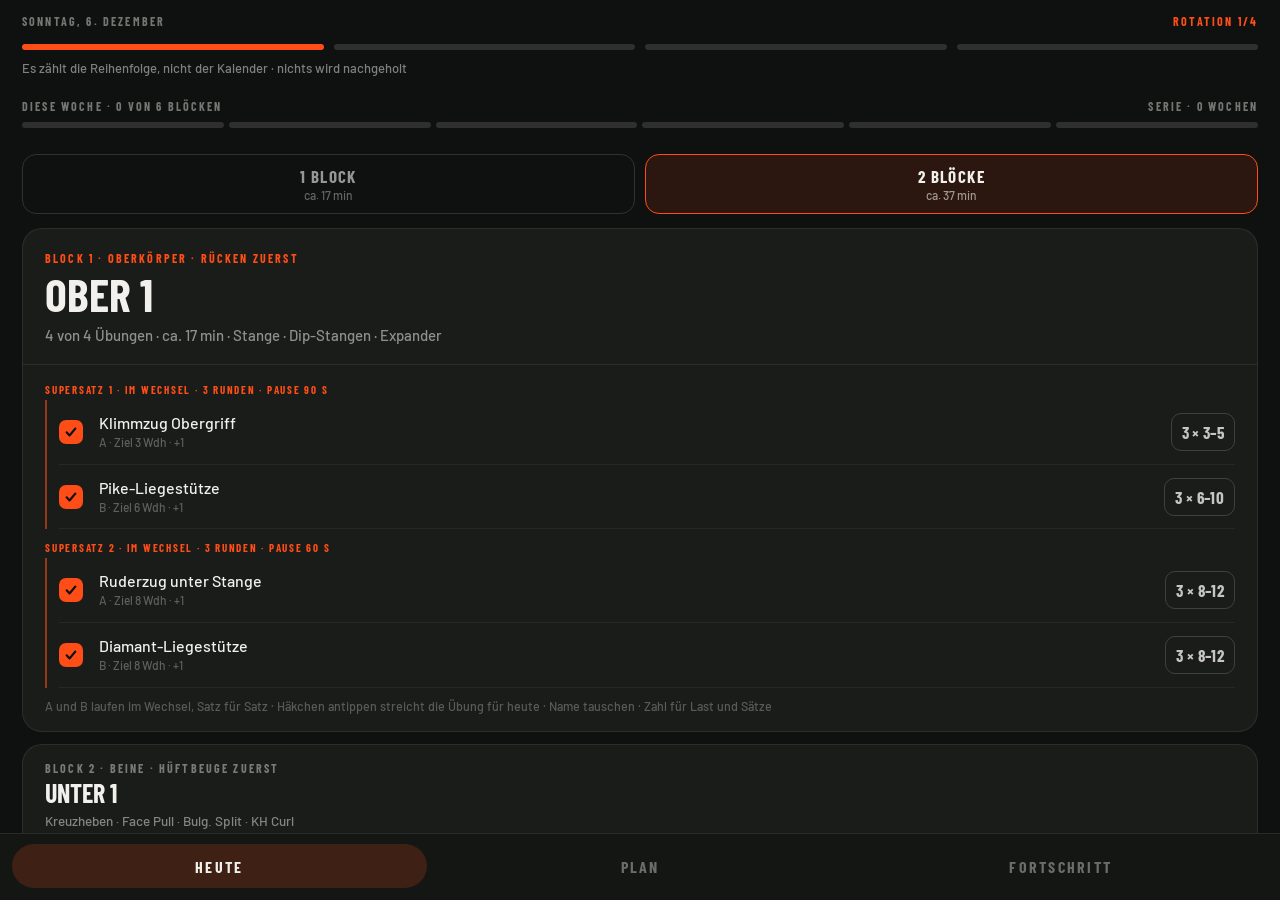
==== commit 430296cf: "Nächste Übung vorab und Supersätze sichtbar (Feedback Nov26, Punkt 5+6) Satz- und Pausen-Screen zeig" ====
--- a/docs/index.html
+++ b/docs/index.html
@@ -436,7 +436,7 @@
     : (s.w > 0 ? '+' + num(s.w) + ' kg Rucksack' : 'Körpergewicht');
   return {
     ...ex, sets:s.sets, target:s.reps, lo:s.lo, hi:s.hi, w:s.w, prog:s.prog, role:s.role,
-    rest: s.rest || ex.rest,
+    rest: s.rest || ex.rest, load,
     scheme: s.sets + ' × ' + range(s) +
             (ex.kind === 'load' ? ' · ' + num(s.w) + ' kg' : (s.w > 0 ? ' · +' + num(s.w) + ' kg' : '')),
     detail: load + ' · ' + ex.cue,
@@ -1298,9 +1298,23 @@
       : x.prog === 'weight'    ? '+' + num(x.step || 2.5) + ' kg'
       : chainStep(x, 'next')   ? 'dann ' + chainStep(x, 'next').short
                                : 'Bereich oben';
-    return { i, on, name:x.name, scheme:x.scheme, role:x.role,
-             prog: on ? x.role + ' · Ziel ' + s.reps + ' ' + unitOf(x) + ' · ' + auto
+    const m = /Supersatz\s*(\d+)([ab])/i.exec(x.role || '');
+    const tag = m ? m[2].toUpperCase() : x.role;
+    return { i, on, name:x.name, scheme:x.scheme, role:x.role, pair: m ? m[1] : null,
+             sets:x.sets, rest:x.rest,
+             prog: on ? tag + ' · Ziel ' + s.reps + ' ' + unitOf(x) + ' · ' + auto
                       : 'gestrichen · zählt heute nicht' };
+  });
+  /* Supersätze als Gruppe zeigen (Feedback Punkt 6): Kopfzeile mit
+     Runden und Pause, Akzent-Linie links. Einzelübungen bleiben
+     ohne Rahmen. Die Pause nach der Runde ist die des letzten
+     Partners – so läuft sie auch im Training. */
+  const groups = [];
+  preview.forEach(ex => {
+    const key = ex.pair ? 'p' + ex.pair : 'e' + ex.i;
+    let g = groups.find(x => x.key === key);
+    if (!g) groups.push(g = { key, pair: ex.pair, items: [] });
+    g.items.push(ex);
   });
   const mins = estMins(pick);
   const extra = !!se.extra;
@@ -1363,7 +1377,8 @@
     </div>
     <div style="height:1px;background:rgba(255,255,255,.08)"></div>
     <div style="padding:6px 22px 14px">
-      ${preview.map(ex => `
+      ${groups.map(g => {
+        const rows = g.items.map(ex => `
       <div style="display:flex;align-items:center;gap:6px;padding:7px 0;border-bottom:1px solid rgba(255,255,255,.055)">
         <div class="tap" ${act('togglePick', ex.i)} style="flex:none;width:44px;height:44px;margin-left:-10px;display:flex;align-items:center;justify-content:center">
           ${checkbox(ex.on, 24)}
@@ -1375,8 +1390,17 @@
         <div class="tap" ${act('tapLoad', ex.i)} style="flex:none;padding:8px 10px;border-radius:10px;border:1px solid rgba(255,255,255,${ex.on ? '.16' : '.07'})">
           <span class="cd" style="font-weight:700;font-size:17px;letter-spacing:.02em;color:rgba(241,240,236,${ex.on ? '.8' : '.3'});white-space:nowrap">${ex.scheme}</span>
         </div>
-      </div>`).join('')}
-      <div style="font:500 12.5px/1.4 Barlow,sans-serif;color:rgba(241,240,236,.3);padding:10px 0 2px">Häkchen antippen streicht die Übung für heute · Name tauschen · Zahl für Last und Sätze</div>
+      </div>`).join('');
+        if (!g.pair || g.items.length < 2) return rows;
+        const last = g.items[g.items.length - 1];
+        const rounds = Math.max(...g.items.map(x => x.sets));
+        return `
+      <div style="margin-top:12px">
+        <div class="cd" style="font-weight:700;font-size:11px;letter-spacing:.16em;text-transform:uppercase;color:${ACCENT}">Supersatz ${g.pair} · im Wechsel · ${rounds} Runden · Pause ${last.rest} s</div>
+        <div style="border-left:2px solid rgba(255,77,23,.55);padding-left:12px;margin-top:4px">${rows}</div>
+      </div>`;
+      }).join('')}
+      <div style="font:500 12.5px/1.4 Barlow,sans-serif;color:rgba(241,240,236,.3);padding:10px 0 2px">A und B laufen im Wechsel, Satz für Satz · Häkchen antippen streicht die Übung für heute · Name tauschen · Zahl für Last und Sätze</div>
     </div>
   </div>
 
@@ -1425,7 +1449,18 @@
     ${SESSIONS.filter(x => !x.extra).map((s, i) => {
       const on   = i === S.rot;
       const sl   = S.plans[i];
-      const list = sl.map(x => byId(x.exId).short).join(' · ');
+      /* Paare als „1 · A + B" je Zeile (Feedback Punkt 6). */
+      const prs = [];
+      sl.forEach(x => {
+        const m = /Supersatz\s*(\d+)/i.exec(x.role || '');
+        const key = m ? m[1] : null;
+        const g = key && prs.find(p => p.key === key);
+        if (g) g.names.push(byId(x.exId).short);
+        else prs.push({ key, names:[byId(x.exId).short] });
+      });
+      const list = prs.map(p => p.key
+        ? `<div><span style="color:${ACCENT};font-weight:600">Supersatz ${p.key}</span> · ${p.names.join(' + ')}</div>`
+        : `<div>${p.names.join(' · ')}</div>`).join('');
       return `
     <div class="tap" ${act('pickRot', i)} style="background:#191C19;border:1px solid ${on ? 'rgba(255,77,23,.5)' : 'rgba(255,255,255,.08)'};border-radius:18px;padding:18px 20px">
       <div style="display:flex;align-items:baseline;justify-content:space-between;gap:12px">
@@ -1598,6 +1633,35 @@
   ${tab('fortschritt','Fortschritt','goFortschritt')}
 </div>`;
 }
+
+/* „Danach"-Vorschau (Feedback Punkt 5): was nach dem Schritt
+   (`ex`, `set`) dran ist – Übung, Satz, Ziel, Last, Gerät –, damit
+   Hanteln und Stange schon vorbereitet werden können. Am Ende des
+   Blocks: nächster Block bzw. Cool-Down. */
+function upcoming(l, ex, set){
+  const st = nextStep(l, ex, set);
+  if (!st) {
+    if (l.chain > 0 && !sess().extra) return { kick:'Danach · nächster Block', name: nextSess().name, sub: nextSess().kick };
+    const cool = buildCool(l.plan).length;
+    return { kick:'Danach', name: cool ? 'Cool-Down' : 'Fertig', sub: cool ? 'Block ist durch' : '' };
+  }
+  const p = l.plan[st.ex];
+  const gap = st.swap ? 'Wechsel ' + SS_SWAP + ' s' : 'Pause ' + st.rest + ' s';
+  return {
+    kick: 'Danach · ' + gap,
+    name: p.short,
+    sub: 'Satz ' + (st.set + 1) + ' · Ziel ' + p.target + ' ' + unitOf(p)
+         + (p.load ? ' · ' + p.load : '') + (p.equip && p.equip !== '–' ? ' · ' + p.equip : ''),
+  };
+}
+const upcomingCard = u => `
+  <div style="flex:none;border:1px dashed rgba(255,255,255,.16);border-radius:14px;padding:10px 14px;margin-bottom:12px">
+    <div class="cd" style="font-weight:700;font-size:11px;letter-spacing:.16em;text-transform:uppercase;color:rgba(241,240,236,.4)">${u.kick}</div>
+    <div style="display:flex;align-items:baseline;gap:8px;margin-top:3px;min-width:0">
+      <div class="cd" style="flex:none;font-weight:700;font-size:19px">${u.name}</div>
+      <div style="flex:1;min-width:0;font:500 12.5px/1.3 Barlow,sans-serif;color:rgba(241,240,236,.5);white-space:nowrap;overflow:hidden;text-overflow:ellipsis">${u.sub}</div>
+    </div>
+  </div>`;
 
 function viewLive(){
   const live = S.live, plan = live.plan, ex = plan[live.ex];
@@ -1786,8 +1850,10 @@
   <div style="margin-top:34px;text-align:center">
     <div class="cd" style="font-weight:700;font-size:12px;letter-spacing:.18em;text-transform:uppercase;color:rgba(241,240,236,.4)">Als nächstes</div>
     <div class="cd" style="font-weight:700;font-size:30px;line-height:1.1;margin-top:6px">${ex.short}</div>
-    <div style="font:500 15px Barlow,sans-serif;color:rgba(241,240,236,.5);margin-top:4px">Satz ${live.set + 1} · Ziel ${ex.target} ${unitOf(ex)}</div>
-  </div>
+    <div style="font:500 15px Barlow,sans-serif;color:rgba(241,240,236,.5);margin-top:4px">Satz ${live.set + 1} · Ziel ${ex.target} ${unitOf(ex)}${ex.load ? ' · ' + ex.load : ''}</div>
+    ${ex.equip && ex.equip !== '–' ? `<div style="font:500 13px Barlow,sans-serif;color:rgba(241,240,236,.38);margin-top:3px">${ex.equip}</div>` : ''}
+  </div>
+  <div style="width:100%;margin-top:26px">${upcomingCard(upcoming(live, live.ex, live.set))}</div>
   <div class="tap press" ${act('skipRest')} style="width:100%;height:74px;border-radius:18px;border:1px solid rgba(255,255,255,.18);display:flex;align-items:center;justify-content:center;margin-top:auto;flex:none">
     <span class="cd" style="font-weight:700;font-size:24px;letter-spacing:.1em;color:rgba(241,240,236,.8)">WEITER</span>
   </div>
@@ -1824,6 +1890,7 @@
     </div>
   </div>
 
+  ${upcomingCard(upcoming(live, live.ex, live.set))}
   <div style="display:flex;gap:8px;margin-bottom:16px;flex:none">${chips}</div>
 
   <div class="tap press primary" ${act('completeSet')} style="height:86px;border-radius:20px;flex:none">
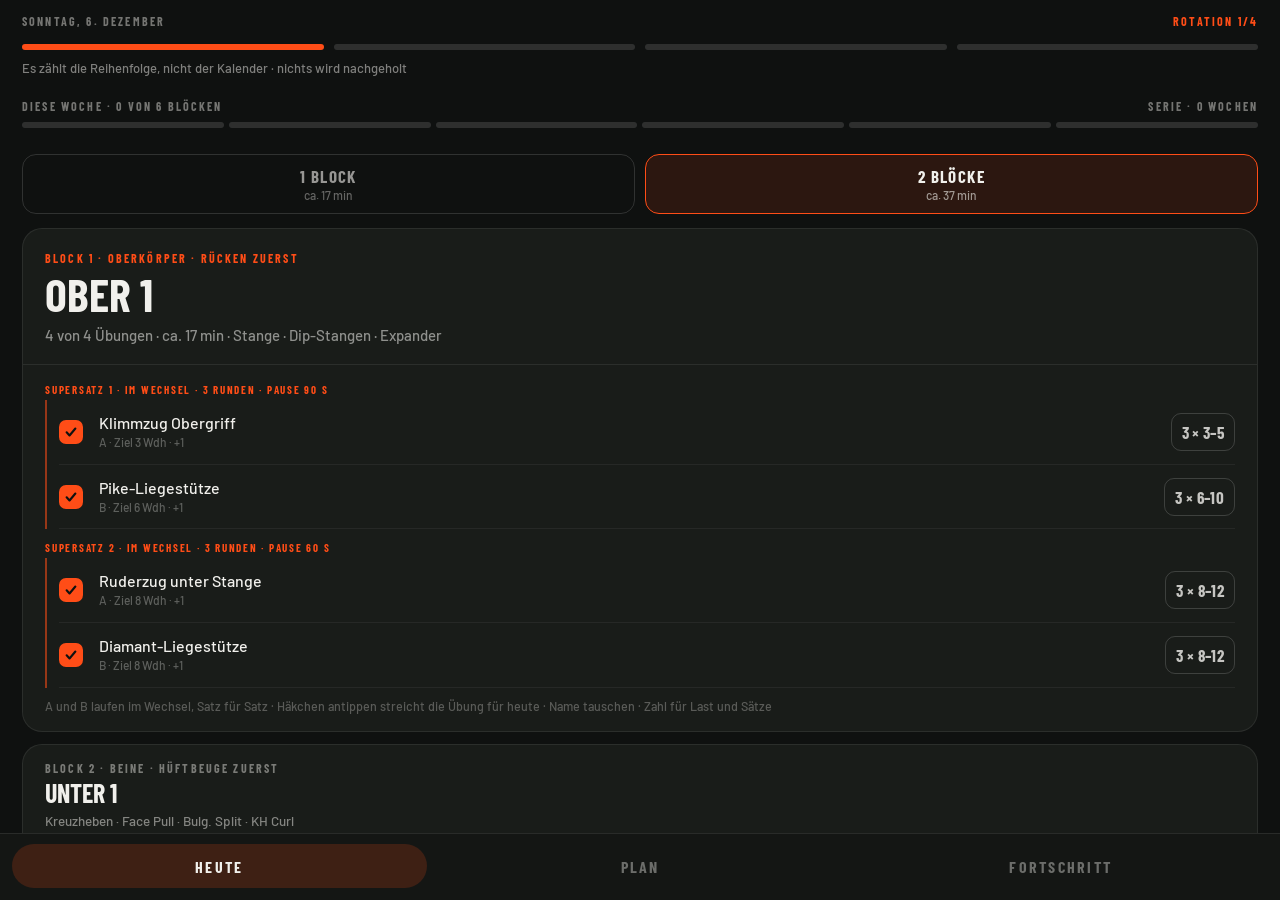
==== commit 4b41a3f2: "Werte vom letzten Mal im Training zeigen (Feedback Nov26, Punkt 8) Satz-Screen, Pausen-Screen und He" ====
--- a/docs/index.html
+++ b/docs/index.html
@@ -1237,6 +1237,34 @@
 const UNIT_SHORT = { 'Wiederholungen':'Wdh', 'Sekunden':'Sek' };
 const unitOf = ex => UNIT_SHORT[ex.unit] || ex.unit;
 
+/* ── Letztes Mal (Feedback Punkt 8) ───────────────────────────
+   Jüngster Verlaufseintrag für diesen Slot – über slotKey, damit
+   auch migrierte Ober/Unter-Einträge zählen. Ohne Treffer der
+   jüngste Eintrag derselben Übung aus einem anderen Block. */
+function lastOf(sessId, slotIdx, exId){
+  const key = sessId + '#' + slotIdx;
+  let alt = null;
+  for (let i = S.history.length - 1; i >= 0; i--) {
+    const h = S.history[i];
+    for (const e of (h.ex || [])) {
+      if (slotKey(h, e) === key) return { ...e, ts:h.ts };
+      if (!alt && e.id === exId) alt = { ...e, ts:h.ts };
+    }
+  }
+  return alt;
+}
+/* Text der Zeile; `hl` hebt den Satz hervor, der gerade dran ist. */
+function lastLine(last, cur, hl){
+  if (!last || !last.reps || !last.reps.length) return '';
+  const ex = byId(last.id) || cur;
+  const reps = last.reps.map((r, i) => i === hl
+    ? `<span style="color:#F1F0EC;font-weight:700">${r}</span>` : r).join(' · ');
+  const load = ex && ex.kind === 'load' ? ' · ' + num(last.w) + ' kg'
+             : last.w > 0 ? ' · +' + num(last.w) + ' kg' : '';
+  const other = cur && last.id !== cur.id ? (ex ? ex.short : last.short) + ': ' : '';
+  return `Letztes Mal ${fmtDate(last.ts)} · ${other}${reps} ${unitOf(ex || cur)}${load}`;
+}
+
 function checkbox(on, size){
   const s = size || 24, r = Math.round(s * 0.3), g = Math.round(s * 0.6);
   return `<div style="flex:none;width:${s}px;height:${s}px;border-radius:${r}px;box-sizing:border-box;
@@ -1300,7 +1328,8 @@
                                : 'Bereich oben';
     const m = /Supersatz\s*(\d+)([ab])/i.exec(x.role || '');
     const tag = m ? m[2].toUpperCase() : x.role;
-    return { i, on, name:x.name, scheme:x.scheme, role:x.role, pair: m ? m[1] : null,
+    const last = lastLine(lastOf(se.id, i, s.exId), x, -1);
+    return { i, on, name:x.name, scheme:x.scheme, role:x.role, pair: m ? m[1] : null, last,
              sets:x.sets, rest:x.rest,
              prog: on ? tag + ' · Ziel ' + s.reps + ' ' + unitOf(x) + ' · ' + auto
                       : 'gestrichen · zählt heute nicht' };
@@ -1386,6 +1415,7 @@
         <div class="tap" ${act('tapEx', ex.i)} style="flex:1;min-width:0;padding:6px 0">
           <div style="font:500 16px/1.25 Barlow,sans-serif;color:${ex.on ? '#F1F0EC' : 'rgba(241,240,236,.34)'};${ex.on ? '' : 'text-decoration:line-through'}">${ex.name}</div>
           <div style="font:500 12px/1.3 Barlow,sans-serif;color:rgba(241,240,236,.32);margin-top:2px">${ex.prog}</div>
+          ${ex.last && ex.on ? `<div style="font:500 12px/1.3 Barlow,sans-serif;color:rgba(241,240,236,.45);margin-top:2px">${ex.last}</div>` : ''}
         </div>
         <div class="tap" ${act('tapLoad', ex.i)} style="flex:none;padding:8px 10px;border-radius:10px;border:1px solid rgba(255,255,255,${ex.on ? '.16' : '.07'})">
           <span class="cd" style="font-weight:700;font-size:17px;letter-spacing:.02em;color:rgba(241,240,236,${ex.on ? '.8' : '.3'});white-space:nowrap">${ex.scheme}</span>
@@ -1852,6 +1882,8 @@
     <div class="cd" style="font-weight:700;font-size:30px;line-height:1.1;margin-top:6px">${ex.short}</div>
     <div style="font:500 15px Barlow,sans-serif;color:rgba(241,240,236,.5);margin-top:4px">Satz ${live.set + 1} · Ziel ${ex.target} ${unitOf(ex)}${ex.load ? ' · ' + ex.load : ''}</div>
     ${ex.equip && ex.equip !== '–' ? `<div style="font:500 13px Barlow,sans-serif;color:rgba(241,240,236,.38);margin-top:3px">${ex.equip}</div>` : ''}
+    ${(() => { const t = lastLine(lastOf(sess().id, ex.slotIdx, ex.id), ex, live.set);
+      return t ? `<div style="font:500 13px/1.35 Barlow,sans-serif;color:rgba(241,240,236,.45);margin-top:8px">${t}</div>` : ''; })()}
   </div>
   <div style="width:100%;margin-top:26px">${upcomingCard(upcoming(live, live.ex, live.set))}</div>
   <div class="tap press" ${act('skipRest')} style="width:100%;height:74px;border-radius:18px;border:1px solid rgba(255,255,255,.18);display:flex;align-items:center;justify-content:center;margin-top:auto;flex:none">
@@ -1875,6 +1907,8 @@
     <div class="cd kick-a" style="font-weight:700;font-size:13px;letter-spacing:.2em;text-transform:uppercase">Satz ${live.set + 1} von ${ex.sets}${ex.pair ? ' · Supersatz ' + ex.pair + ex.pos : ''}</div>
     <div class="cd" style="font-weight:700;font-size:44px;line-height:1;margin-top:6px">${ex.name}</div>
     <div style="font:500 15.5px Barlow,sans-serif;color:rgba(241,240,236,.5);margin-top:6px">${ex.detail}</div>
+    ${(() => { const t = lastLine(lastOf(sess().id, ex.slotIdx, ex.id), ex, live.set);
+      return t ? `<div style="font:500 14px/1.35 Barlow,sans-serif;color:rgba(241,240,236,.45);margin-top:8px;padding:7px 10px;border-radius:10px;background:rgba(255,255,255,.05)">${t}</div>` : ''; })()}
   </div>
 
   <div style="flex:1;display:flex;align-items:center;justify-content:center;gap:18px;min-height:0">
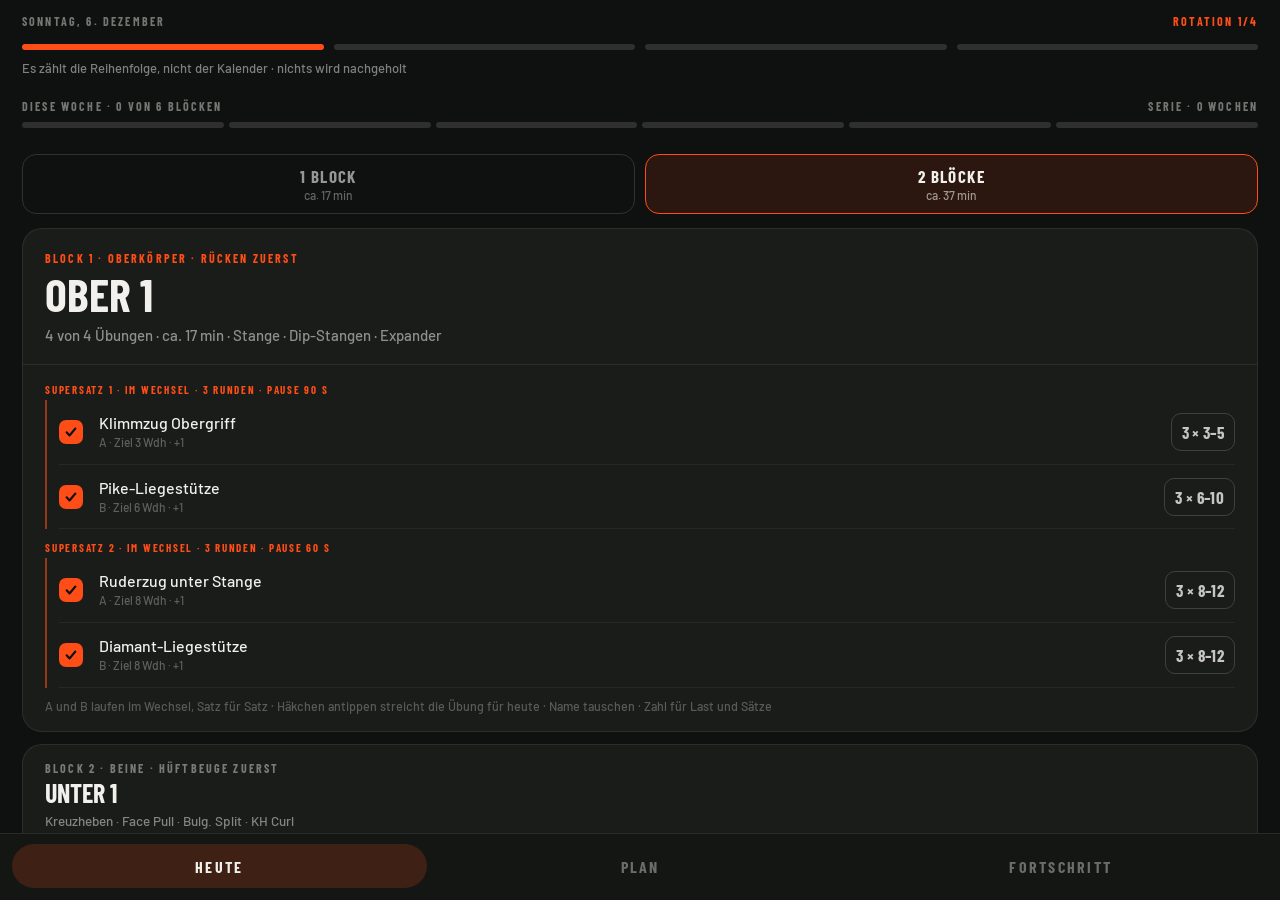
==== commit c166ab59: "Fortschritt-Tab neu: Wochen-Balken und Start → Jetzt je Übung (Feedback Nov26, Punkt 7) Variante D a" ====
--- a/docs/index.html
+++ b/docs/index.html
@@ -881,6 +881,7 @@
   cfgGoalUp:   () => set({ cfg:{ ...S.cfg, weekGoal: Math.min(14, S.cfg.weekGoal + 1) } }),
   cfgGoalDown: () => set({ cfg:{ ...S.cfg, weekGoal: Math.max(1,  S.cfg.weekGoal - 1) } }),
   pickChart: id => set({ chartEx: id }),
+  toggleScores: () => set({ showScores: !S.showScores }),
 
   completeSet, skipRest, skipEx, endHere, abort, finish, chainGo, chainStop,
 };
@@ -1299,7 +1300,7 @@
   return d.getTime();
 }
 function prevWeek(ws){ const d = new Date(ws); d.setDate(d.getDate() - 7); return weekStart(d.getTime()); }
-function weekStats(){
+function blocksPerWeek(){
   const blockIds = new Set(SESSIONS.filter(x => !x.extra).map(x => x.id));
   const per = new Map();
   S.history.forEach(h => {
@@ -1308,6 +1309,10 @@
     const k = weekStart(h.ts);
     per.set(k, (per.get(k) || 0) + n);
   });
+  return per;
+}
+function weekStats(){
+  const per = blocksPerWeek();
   const goal = Math.max(1, S.cfg.weekGoal || CFG_DEFAULT.weekGoal);
   const cur = weekStart(Date.now());
   const n = per.get(cur) || 0;
@@ -1558,48 +1563,134 @@
 </div>`;
 }
 
+/* ── Fortschritt (Feedback Punkt 7, Variante D) ───────────────
+   Oben die Wochen-Balken (Blöcke pro Woche gegen das Ziel), darunter
+   jede Übung der Blöcke mit Start → Jetzt in echten Werten, einer
+   Mini-Kurve und einem Badge. Die abstrakten Scores sind zugeklappt. */
+function isoWeek(ts){
+  const d = new Date(ts); d.setHours(0, 0, 0, 0);
+  d.setDate(d.getDate() + 3 - (d.getDay() + 6) % 7);
+  const y1 = new Date(d.getFullYear(), 0, 4);
+  return 1 + Math.round(((d - y1) / 864e5 - 3 + (y1.getDay() + 6) % 7) / 7);
+}
+function weekBars(wk){
+  const per = blocksPerWeek();
+  const weeks = [];
+  for (let w = weekStart(Date.now()), i = 0; i < 8; i++, w = prevWeek(w)) weeks.unshift({ ws:w, n: per.get(w) || 0 });
+  const H = 60, mx = Math.max(wk.goal, 1, ...weeks.map(x => x.n));
+  const gy = Math.round(H - wk.goal / mx * H);
+  return `
+  <div style="position:relative;height:${H}px;display:flex;align-items:flex-end;gap:7px;margin-top:12px">
+    <div style="position:absolute;left:0;right:0;top:${gy}px;border-top:1px dashed rgba(241,240,236,.35)"></div>
+    ${weeks.map((w, i) => `<div style="flex:1;height:${Math.max(3, Math.round(w.n / mx * H))}px;border-radius:5px;background:${w.n >= wk.goal ? ACCENT : 'rgba(241,240,236,.22)'};${i === weeks.length - 1 && w.n < wk.goal ? 'opacity:.6' : ''}"></div>`).join('')}
+  </div>
+  <div style="display:flex;gap:7px;margin-top:5px">${weeks.map((w, i) =>
+    `<div style="flex:1;text-align:center;font:500 10.5px Barlow,sans-serif;color:rgba(241,240,236,.4)">${i === 0 ? 'KW ' : ''}${isoWeek(w.ws)}</div>`).join('')}</div>`;
+}
+function spark(pts){
+  const W = 64, H = 26;
+  if (pts.length < 2) return `<svg width="${W}" height="${H}" aria-hidden="true"></svg>`;
+  const ys = pts.map(p => p.y), lo = Math.min(...ys), r = (Math.max(...ys) - lo) || 1;
+  const xy = pts.map((p, i) => [(i / (pts.length - 1)) * (W - 6) + 3, H - 3 - (p.y - lo) / r * (H - 6)]);
+  const last = xy[xy.length - 1];
+  return `<svg width="${W}" height="${H}" viewBox="0 0 ${W} ${H}" style="flex:none" aria-hidden="true">
+    <polyline points="${xy.map(p => p[0].toFixed(1) + ',' + p[1].toFixed(1)).join(' ')}" fill="none" stroke="${ACCENT}" stroke-width="2" stroke-linejoin="round" stroke-linecap="round"/>
+    <circle cx="${last[0].toFixed(1)}" cy="${last[1].toFixed(1)}" r="3" fill="${ACCENT}"/></svg>`;
+}
+/* Start gegen jüngsten Eintrag. Andere Übung: Kette entscheidet
+   (next = schwerer, prev = leichter). Gleiche Übung: erst Last,
+   dann Schnitt der Wiederholungen pro Satz. */
+function trendOf(a, b){
+  if (!a || !b || a === b) return { t:'eq', txt:'neu' };
+  const ea = byId(a.id), eb = byId(b.id);
+  if (a.id !== b.id) {
+    if (chainIds(a.id, 'next').includes(b.id)) {
+      const dw = (b.w || 0) - (ea && ea.kind === 'load' ? (a.w || 0) : 0);
+      return { t:'up', txt: eb && eb.kind === 'load' && dw > 0 ? '+' + num(dw) + ' kg' : 'Stufe' };
+    }
+    if (chainIds(a.id, 'prev').includes(b.id)) return { t:'dn', txt:'leichter' };
+    return { t:'eq', txt:'getauscht' };
+  }
+  const dw = (b.w || 0) - (a.w || 0);
+  if (Math.abs(dw) > 1e-6) return { t: dw > 0 ? 'up' : 'dn', txt: (dw > 0 ? '+' : '−') + num(Math.abs(dw)) + ' kg' };
+  /* Gleiche Satzzahl: Summe der Wiederholungen (8·8·8 → 9·8·8 ist +1).
+     Andere Satzzahl: Schnitt pro Satz, sonst zählt ein Satz mehr
+     als Steigerung. */
+  const sum = r => (r || []).reduce((x, y) => x + y, 0);
+  const n1 = (a.reps || []).length, n2 = (b.reps || []).length;
+  const dr = n1 === n2 ? sum(b.reps) - sum(a.reps)
+           : Math.round(sum(b.reps) / Math.max(1, n2) - sum(a.reps) / Math.max(1, n1));
+  const u = unitOf(eb || ea || { unit:'Wdh' });
+  return dr > 0 ? { t:'up', txt:'+' + dr + ' ' + u } : dr < 0 ? { t:'dn', txt:'−' + (-dr) + ' ' + u } : { t:'eq', txt:'= seit Start' };
+}
+function fmtEntry(e, withName){
+  const ex = byId(e.id);
+  const load = ex && ex.kind === 'load' ? num(e.w) + ' kg · ' : e.w > 0 ? '+' + num(e.w) + ' kg · ' : '';
+  return (withName ? (ex ? ex.short : e.short) + ' · ' : '') + load + (e.reps || []).join('·');
+}
+function progRow(sid, k, slot){
+  const key = sid + '#' + k;
+  const es = [];
+  histEx().forEach(h => (h.ex || []).forEach(e => { if (slotKey(h, e) === key) es.push(e); }));
+  const a = es[0], b = es[es.length - 1];
+  const tr = trendOf(a, b);
+  const named = a && b && a.id !== b.id;
+  const sub = !a ? 'Noch kein Eintrag'
+    : a === b ? fmtEntry(b, false)
+    : `${fmtEntry(a, named)} <span style="color:${ACCENT}">→</span> <span style="color:#F1F0EC">${fmtEntry(b, named)}</span>`;
+  const st = tr.t === 'up' ? 'background:rgba(255,77,23,.15);color:' + ACCENT
+           : tr.t === 'dn' ? 'background:rgba(255,255,255,.07);color:rgba(241,240,236,.75)'
+           :                 'background:rgba(255,255,255,.07);color:rgba(241,240,236,.5)';
+  return `
+    <div style="display:flex;align-items:center;gap:10px;padding:10px 0;border-bottom:1px solid rgba(255,255,255,.055)">
+      <div style="flex:1;min-width:0">
+        <div style="font:600 15px/1.2 Barlow,sans-serif">${byId(slot.exId).short}</div>
+        <div style="font:500 12px/1.3 Barlow,sans-serif;color:rgba(241,240,236,.45);margin-top:2px;white-space:nowrap;overflow:hidden;text-overflow:ellipsis">${sub}</div>
+      </div>
+      ${spark(exSeries(key, S.cfg))}
+      ${a ? `<span class="cd" style="flex:none;font-weight:700;font-size:12px;letter-spacing:.06em;padding:4px 8px;border-radius:8px;white-space:nowrap;${st}">${tr.t === 'up' ? '▲ ' : tr.t === 'dn' ? '▼ ' : ''}${tr.txt}</span>` : ''}
+    </div>`;
+}
+
 function viewFortschritt(){
-  const anchors = SESSIONS.map((s, i) => ({ s, m: milestoneOf(S.plans[i][0]) }));
-  const next = anchors[S.rot];
   const hist = [...S.history].reverse();
   const slots = chartSlots();
   const curSlot = slots.find(x => x.key === S.chartEx) || slots[0];
   const series = curSlot ? exSeries(curSlot.key, S.cfg) : [];
   const proxy = proxySeries(S.cfg);
+  const wk = weekStats();
+  const first = S.history.length ? S.history[0].ts : null;
 
   return `
 <div style="padding:14px 22px 28px">
-  <div class="kick">Seit Start · ${S.history.length} ${S.history.length === 1 ? 'Einheit' : 'Einheiten'}</div>
+  <div class="kick">${first ? 'Seit ' + fmtDate(first) + ' · ' : ''}${S.history.length} ${S.history.length === 1 ? 'Einheit' : 'Einheiten'}</div>
   <div class="cd" style="font-weight:700;font-size:44px;line-height:1;margin-top:4px">FORTSCHRITT</div>
 
-  <div style="margin-top:22px;background:${ACCENT};border-radius:20px;padding:22px">
-    <div class="cd" style="font-weight:700;font-size:12px;letter-spacing:.18em;text-transform:uppercase;color:rgba(15,17,16,.6)">Nächster Meilenstein · ${next.s.name}</div>
-    <div class="cd" style="font-weight:700;font-size:44px;line-height:1;color:#0F1110;margin-top:6px">${next.m.big}</div>
-    <div style="font:600 15px Barlow,sans-serif;color:rgba(15,17,16,.72);margin-top:8px">${next.m.name} · ${next.m.sub}</div>
-    <div style="height:8px;border-radius:4px;background:rgba(15,17,16,.22);margin-top:14px;overflow:hidden">
-      <div style="height:100%;width:${next.m.pct}%;background:#0F1110;border-radius:4px"></div>
-    </div>
-  </div>
-
-  <div class="kick" style="margin-top:30px">Aktueller Stand · alle Einheiten</div>
-  <div style="display:flex;flex-direction:column;gap:10px;margin-top:14px">
-    ${anchors.map(({ s, m }) => `
-    <div class="card" style="border-radius:16px;padding:14px 16px">
-      <div style="display:flex;align-items:baseline;justify-content:space-between;gap:10px">
-        <div class="cd" style="font-weight:700;font-size:16px">${s.name}</div>
-        <div class="cd" style="font-weight:700;font-size:20px;white-space:nowrap">${m.big}</div>
-      </div>
-      <div style="font:500 12.5px/1.35 Barlow,sans-serif;color:rgba(241,240,236,.4);margin-top:2px">${m.name} · ${m.sub}</div>
-    </div>`).join('')}
+  <div class="card" style="margin-top:20px;padding:14px 16px 10px">
+    <div style="display:flex;align-items:baseline;justify-content:space-between">
+      <div class="kick">Blöcke pro Woche · Ziel ${wk.goal}</div>
+      <div class="kick${wk.streak ? ' kick-a' : ''}">Serie ${wk.streak} ${wk.streak === 1 ? 'Woche' : 'Wochen'}</div>
+    </div>
+    ${weekBars(wk)}
   </div>
 
   ${S.notes.length ? `
-  <div class="card" style="margin-top:22px;padding:14px 16px">
-    <div class="kick">Letzte Einheit · Progression</div>
+  <div class="card" style="margin-top:14px;padding:14px 16px">
+    <div class="kick">Letztes Training · Progression</div>
     ${S.notes.map(n => `<div style="font:500 13.5px/1.45 Barlow,sans-serif;color:rgba(241,240,236,.7);margin-top:5px">${n}</div>`).join('')}
   </div>` : ''}
 
-  <div class="kick" style="margin-top:30px">Score je Übung</div>
+  ${SESSIONS.map((se, si) => se.extra ? '' : `
+  <div class="cd" style="font-weight:700;font-size:13px;letter-spacing:.14em;color:rgba(241,240,236,.55);margin-top:22px">${se.name}</div>
+  ${S.plans[si].map((slot, k) => progRow(se.id, k, slot)).join('')}`).join('')}
+  <div style="font:500 12px/1.4 Barlow,sans-serif;color:rgba(241,240,236,.3);margin-top:10px">Erster → letzter Eintrag · Badge: Last bzw. Wiederholungen insgesamt · Kurve = Wiederholungen × Schwierigkeit</div>
+
+  <div class="tap" ${act('toggleScores')} style="margin-top:22px;padding:13px 16px;border-radius:16px;border:1px solid rgba(255,255,255,.1);display:flex;justify-content:space-between;align-items:center">
+    <span class="kick" style="color:rgba(241,240,236,.7)">Score-Kurven &amp; Workout-Score</span>
+    <span class="kick">${S.showScores ? 'zuklappen ▴' : 'aufklappen ▾'}</span>
+  </div>
+  ${!S.showScores ? '' : `
+  <div class="kick" style="margin-top:22px">Score je Übung</div>
   <div style="font:500 12.5px/1.4 Barlow,sans-serif;color:rgba(241,240,236,.35);margin-top:5px">Wiederholungen × Schwierigkeit · Kästchen = Stufenwechsel</div>
   ${slots.length ? `
   <div class="scroll" style="display:flex;gap:8px;margin-top:12px;overflow-x:auto;padding-bottom:2px">
@@ -1627,6 +1718,8 @@
     </div>` : ''}
     ${chart(proxy, { zero:true })}
   </div>
+
+  `}
 
   <div class="kick" style="margin-top:30px">Verlauf</div>
   <div style="display:flex;flex-direction:column;gap:10px;margin-top:14px">
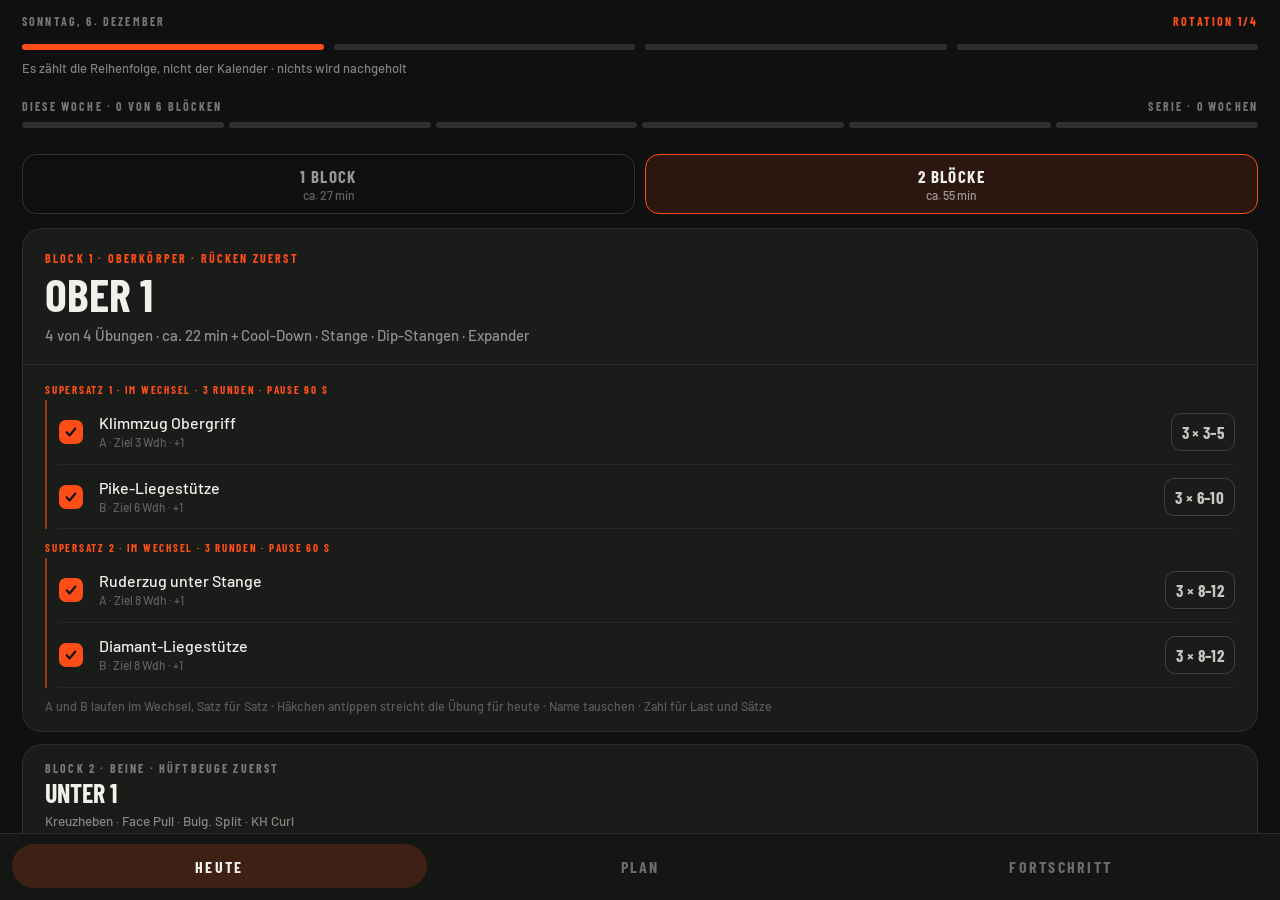
==== commit f11891bc: "Zeitschätzung korrigiert und aus Messungen lernen (Feedback Nov26, Punkt 4) Blockzeiten mit realisti" ====
--- a/docs/index.html
+++ b/docs/index.html
@@ -182,7 +182,7 @@
   { text:'Ischios auf der Bank, 2 × 45 s je Seite', note:'Ferse auf die Bank, Rücken gerade, aus der Hüfte bewegen' },
 ];
 const SESSIONS = [
-  { id:'o1', name:'OBER 1', kick:'Oberkörper · Rücken zuerst', mins:17, warmMins:2, coolMins:5,
+  { id:'o1', name:'OBER 1', kick:'Oberkörper · Rücken zuerst', mins:22, warmMins:3, coolMins:5,
     gear:'Stange · Dip-Stangen · Expander',
     slots:[
       { exId:'pullup',        role:'Supersatz 1a', sets:3, lo:3,  hi:5,  reps:3,  w:0,  prog:'reps' },
@@ -196,7 +196,7 @@
       { text:'5 Pike-Liegestütze mit halbem Weg', for:'pushup-pike' },
     ],
     cool: COOL_OBER },
-  { id:'u1', name:'UNTER 1', kick:'Beine · Hüftbeuge zuerst', mins:21, warmMins:3, coolMins:7,
+  { id:'u1', name:'UNTER 1', kick:'Beine · Hüftbeuge zuerst', mins:28, warmMins:4, coolMins:7,
     gear:'Langhantel · Kurzhanteln · Bank · Expander',
     slots:[
       { exId:'dl',            role:'Supersatz 1a', sets:3, lo:5,  hi:5,  reps:5,  w:60, prog:'weight' },
@@ -210,7 +210,7 @@
       { text:'8 Split Squats ohne Last je Seite', for:'squat-bss' },
     ],
     cool: COOL_UNTER },
-  { id:'o2', name:'OBER 2', kick:'Oberkörper · Brust zuerst', mins:17, warmMins:2, coolMins:5,
+  { id:'o2', name:'OBER 2', kick:'Oberkörper · Brust zuerst', mins:22, warmMins:3, coolMins:5,
     gear:'Dip-Stangen · Stange · Bank · Langhantel',
     slots:[
       { exId:'dip',           role:'Supersatz 1a', sets:3, lo:6,  hi:8,  reps:6,  w:0,  prog:'reps' },
@@ -224,7 +224,7 @@
       { text:'Pendlay-Aufbausätze: 8 Wdh leere Stange', ramp:'row-pendlay' },
     ],
     cool: COOL_OBER },
-  { id:'u2', name:'UNTER 2', kick:'Beine · Kniebeuge zuerst', mins:19, warmMins:2, coolMins:7,
+  { id:'u2', name:'UNTER 2', kick:'Beine · Kniebeuge zuerst', mins:26, warmMins:3, coolMins:7,
     gear:'Kurzhanteln · Langhantel · Expander',
     slots:[
       { exId:'squat-front',   role:'Supersatz 1a', sets:3, lo:6,  hi:8,  reps:6,  w:18, prog:'weight' },
@@ -241,7 +241,7 @@
   /* Läuft außerhalb der Rotation (CR-003 §6): 2–3× pro Woche,
      verschiebt Ober/Unter nicht. Kein Aufwärmen und kein Cool-Down —
      die Einheit ist selbst Mobility-Arbeit. */
-  { id:'rumpf', name:'RUMPF', kick:'Becken und Rumpf · außer der Reihe', mins:15,
+  { id:'rumpf', name:'RUMPF', kick:'Becken und Rumpf · außer der Reihe', mins:16,
     warmMins:0, coolMins:0, extra:true,
     gear:'Boden · Bank · Matte oder Handtuch',
     slots:[
@@ -463,13 +463,30 @@
 const sameIdx = (a, b) => a.length === b.length && a.every((x, i) => x === b[i]);
 const setsOf  = idx => idx.reduce((a, i) => a + curSlots()[i].sets, 0);
 
-/* Zeitbudget: der dokumentierte Wert für den vollen Block steht
-   fest, freie Auswahl wird über die Satzzahl geschätzt. */
+/* ── Zeitschätzung (Feedback Punkt 4) ─────────────────────────
+   Modellwert je Block (`mins`, ohne Cool-Down) aus realistischen
+   Satzzeiten: Satz 20–35 s (einbeinig/je Seite 55–80 s), 10 s
+   Eintragen, 45 s Wechsel, volle Pause nach jeder Runde und nach
+   dem Paar, 1–1,5 min Aufbau (Scheiben, Hanteln, Band). Die alten
+   Schätzungen rechneten mit 10–30 s pro Satz ohne Eintragen und
+   Aufbau und lagen deshalb ~15 min unter der Messung.
+   Sobald zwei vollständige Durchgänge eines Blocks gemessen sind,
+   gilt der Median der letzten fünf (`workMs` = Block ohne
+   Cool-Down) statt des Modells. */
+const CHAIN_SAVE = 2;   // zweiter Block: allgemeines Aufwärmen entfällt
+function blockMins(se){
+  const xs = S.history
+    .filter(h => h.sessionId === se.id && h.workMs > 0 && h.doneSets >= h.totalSets)
+    .slice(-5).map(h => h.workMs / 60000).sort((a, b) => a - b);
+  return xs.length >= 2 ? Math.round(xs[Math.floor(xs.length / 2)]) : se.mins;
+}
+/* Freie Auswahl wird über die Satzzahl skaliert. */
 function estMins(idx){
   const se = sess(), all = curSlots().map((_, i) => i);
-  if (sameIdx(idx, all))              return se.mins;
-  const w = se.warmMins || 5;
-  return w + Math.round((se.mins - w) * setsOf(idx) / Math.max(1, setsOf(all)));
+  const m = blockMins(se);
+  if (sameIdx(idx, all)) return m;
+  const w = se.warmMins || 3;
+  return w + Math.round((m - w) * setsOf(idx) / Math.max(1, setsOf(all)));
 }
 /* Echter Meilenstein einer Übung: wo im Zielbereich sie steht und
    was als nächstes ansteht. Ersetzt die früher fest verdrahteten
@@ -516,6 +533,10 @@
        Dauer des Blocks. */
     durMs: !l.startedAt ? null
          : (l.durMs != null ? l.startedAt + l.durMs : Date.now()) - (l.blockAt || l.startedAt),
+    /* Arbeitszeit des Blocks ohne Cool-Down – Grundlage der
+       gemessenen Zeitschätzung. */
+    workMs: !l.startedAt ? null
+         : (l.coolAt || (l.durMs != null ? l.startedAt + l.durMs : Date.now())) - (l.blockAt || l.startedAt),
     doneSets: l.log.length, totalSets: l.plan.reduce((a, p) => a + p.sets, 0),
     exCount: exs.length, planCount: l.plan.length,
     skipped: [...skipped].map(i => l.plan[i].short),
@@ -582,7 +603,7 @@
   /* Zweiter Block geplant: Übergang statt Cool-Down. */
   if (l && l.chain > 0 && !sess().extra) return { ...extra, phase:'next', resting:false };
   const cool = buildCool(plan);
-  if (cool.length) return { ...extra, phase:'cool', cool, resting:false };
+  if (cool.length) return { ...extra, phase:'cool', cool, resting:false, coolAt: Date.now() };
   releaseWakeLock();
   return { ...extra, done:true, resting:false, durMs: l && l.startedAt ? Date.now() - l.startedAt : null };
 }
@@ -1354,8 +1375,10 @@
   const extra = !!se.extra;
   const two = !extra && S.blocks === 2;
   const nb = nextSess();
-  /* Zweiter Block ohne allgemeines Aufwärmen, ~1 min weniger. */
-  const mins2 = mins + nb.mins - 1;
+  /* Angezeigt wird die ganze Trainingszeit wie sie der Timer misst:
+     Blöcke plus Cool-Down nach dem letzten. */
+  const day1 = mins + (se.coolMins || 0);
+  const mins2 = mins + blockMins(nb) - CHAIN_SAVE + (nb.coolMins || 0);
   const wk = weekStats();
   const pips = Array.from({ length: Math.max(wk.goal, wk.n) }, (_, i) =>
     `<div style="flex:1;height:6px;border-radius:3px;background:${i < wk.n ? ACCENT : 'rgba(255,255,255,.13)'}"></div>`).join('');
@@ -1399,7 +1422,7 @@
     ${[1, 2].map(b => { const on = S.blocks === b; return `
     <div class="tap" ${act('setBlocks', b)} style="flex:1;height:60px;border-radius:14px;border:1px solid ${on ? ACCENT : 'rgba(255,255,255,.14)'};background:${on ? 'rgba(255,77,23,.12)' : 'transparent'};display:flex;flex-direction:column;align-items:center;justify-content:center;gap:2px">
       <span class="cd" style="font-weight:700;font-size:17px;letter-spacing:.08em;color:${on ? '#F1F0EC' : 'rgba(241,240,236,.6)'}">${b === 1 ? '1 BLOCK' : '2 BLÖCKE'}</span>
-      <span style="font:500 12px Barlow,sans-serif;color:rgba(241,240,236,${on ? '.6' : '.38'})">ca. ${b === 1 ? mins : mins2} min</span>
+      <span style="font:500 12px Barlow,sans-serif;color:rgba(241,240,236,${on ? '.6' : '.38'})">ca. ${b === 1 ? day1 : mins2} min</span>
     </div>`; }).join('')}
   </div>`}
 
@@ -1407,7 +1430,7 @@
     <div style="padding:22px 22px 18px">
       <div class="kick kick-a">${two ? 'Block 1 · ' : 'Als nächstes · '}${se.kick}</div>
       <div class="cd" style="font-weight:700;font-size:46px;line-height:1;margin-top:6px">${se.name}</div>
-      <div style="font:500 15px/1.4 Barlow,sans-serif;color:rgba(241,240,236,.55);margin-top:8px">${pick.length} von ${curSlots().length} Übungen · ca. ${mins} min · ${se.gear}</div>
+      <div style="font:500 15px/1.4 Barlow,sans-serif;color:rgba(241,240,236,.55);margin-top:8px">${pick.length} von ${curSlots().length} Übungen · ca. ${mins} min${se.coolMins ? ' + Cool-Down' : ''} · ${se.gear}</div>
     </div>
     <div style="height:1px;background:rgba(255,255,255,.08)"></div>
     <div style="padding:6px 22px 14px">
@@ -1457,7 +1480,7 @@
            <span class="cd" style="font-weight:600;font-size:15px;letter-spacing:.12em;text-transform:uppercase;color:rgba(241,240,236,.45)">Zurück zur Rotation</span>
          </div>`
       : `<div class="tap" ${act('selExtra')} style="height:48px;display:flex;align-items:center;justify-content:center">
-           <span class="cd" style="font-weight:600;font-size:15px;letter-spacing:.12em;text-transform:uppercase;color:rgba(241,240,236,.45)">Rumpf-Einheit · ${SESSIONS.find(x => x.extra).mins} min · außer der Reihe</span>
+           <span class="cd" style="font-weight:600;font-size:15px;letter-spacing:.12em;text-transform:uppercase;color:rgba(241,240,236,.45)">Rumpf-Einheit · ${blockMins(SESSIONS.find(x => x.extra))} min · außer der Reihe</span>
          </div>`}
   </div>
 
@@ -1503,7 +1526,7 @@
         <div class="cd" style="font-weight:700;font-size:11px;letter-spacing:.14em;text-transform:uppercase;color:${on ? ACCENT : 'rgba(241,240,236,.35)'};white-space:nowrap">${on ? 'Als nächstes' : 'Position ' + (i + 1)}</div>
       </div>
       <div style="font:500 13.5px/1.4 Barlow,sans-serif;color:rgba(241,240,236,.5);margin-top:6px">${list}</div>
-      <div style="margin-top:10px;white-space:nowrap;font:500 12.5px Barlow,sans-serif;color:rgba(241,240,236,.45)">ca. ${s.mins} min · ${s.kick}</div>
+      <div style="margin-top:10px;white-space:nowrap;font:500 12.5px Barlow,sans-serif;color:rgba(241,240,236,.45)">ca. ${blockMins(s)} min + ${s.coolMins} min Cool-Down · ${s.kick}</div>
     </div>`;
     }).join('')}
   </div>
@@ -1869,7 +1892,7 @@
   <div style="padding-top:24px;flex:none">
     <div class="cd kick-a" style="font-weight:700;font-size:13px;letter-spacing:.2em;text-transform:uppercase">Block ${(live.dayN || 0) + 1} fertig · ${doneSets} von ${totalSets} Sätzen</div>
     <div class="cd" style="font-weight:700;font-size:40px;line-height:1;margin-top:6px">WEITER MIT ${nb.name}</div>
-    <div style="font:500 14px/1.4 Barlow,sans-serif;color:rgba(241,240,236,.5);margin-top:6px">${nb.kick} · ca. ${nb.mins - 1} min · ${nb.gear}</div>
+    <div style="font:500 14px/1.4 Barlow,sans-serif;color:rgba(241,240,236,.5);margin-top:6px">${nb.kick} · ca. ${blockMins(nb) - CHAIN_SAVE} min · ${nb.gear}</div>
   </div>
 
   <div class="scroll" data-key="live" style="flex:1;min-height:0;margin-top:18px">
@@ -1893,7 +1916,7 @@
   <div style="padding-top:24px;flex:none">
     <div class="cd kick-a" style="font-weight:700;font-size:13px;letter-spacing:.2em;text-transform:uppercase">Cool-Down · ${sess().name}</div>
     <div class="cd" style="font-weight:700;font-size:40px;line-height:1;margin-top:6px">${cool.length} SCHRITTE</div>
-    <div style="font:500 14px/1.4 Barlow,sans-serif;color:rgba(241,240,236,.5);margin-top:6px">ca. ${sess().coolMins} min · antippen zum Abhaken · zählt nicht zum Zeitbudget</div>
+    <div style="font:500 14px/1.4 Barlow,sans-serif;color:rgba(241,240,236,.5);margin-top:6px">ca. ${sess().coolMins} min · antippen zum Abhaken · optional</div>
   </div>
 
   <div class="scroll" data-key="live" style="flex:1;min-height:0;margin-top:18px">
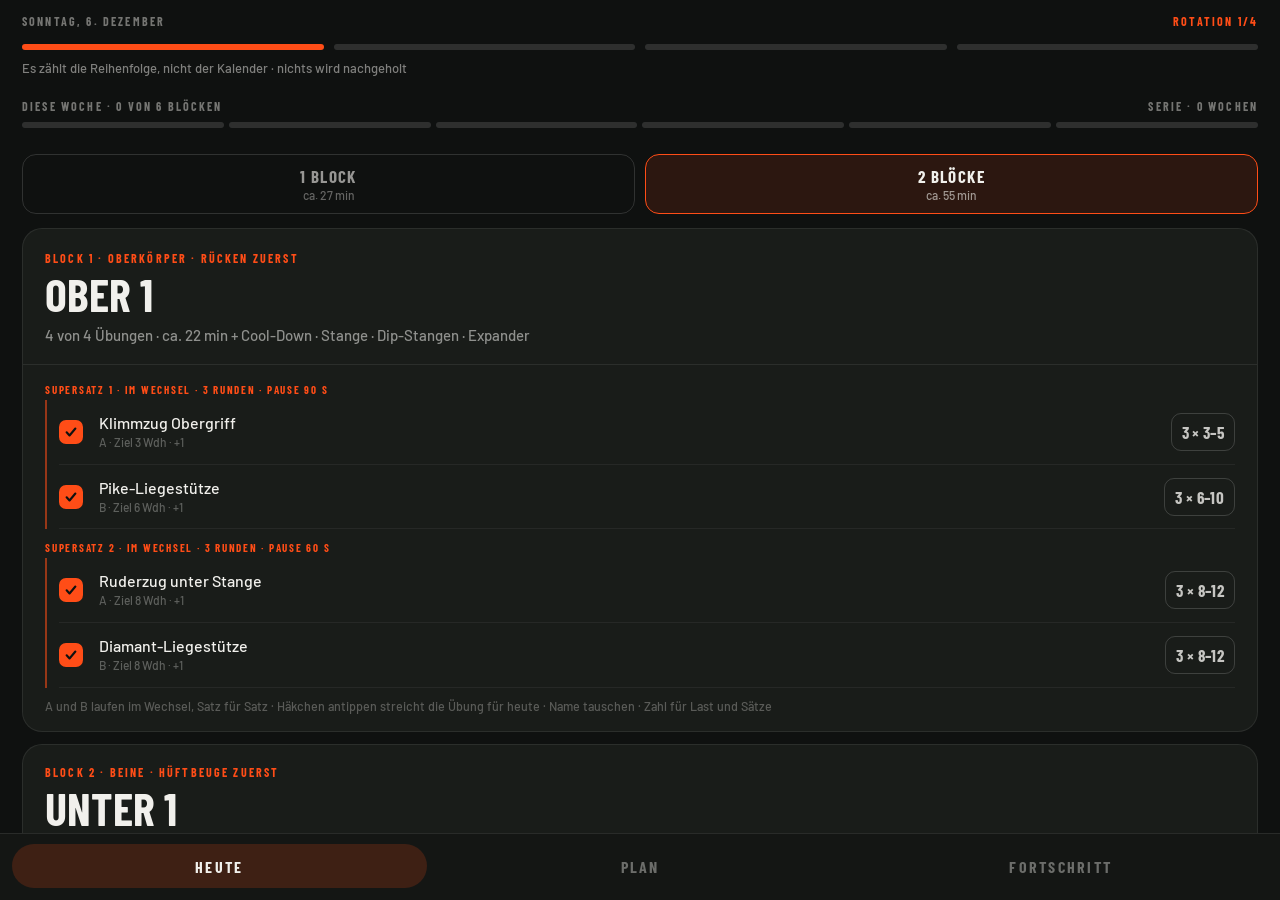
==== commit 885a2248: "Block 2 wie Block 1 bearbeitbar: tauschen, Last/Sätze, streichen Die Block-2-Karte auf dem Heute-Scr" ====
--- a/docs/index.html
+++ b/docs/index.html
@@ -265,7 +265,7 @@
 const CFG_DEFAULT = { n:2, bw:86, weekGoal:6 };
 /* `blocks` ist die Wahl auf dem Heute-Screen: 1 oder 2 Blöcke. */
 let S = {
-  tab:'heute', rot:0, sel:null, live:null, sheet:null, draft:null, pick:null, blocks:2,
+  tab:'heute', rot:0, sel:null, live:null, sheet:null, draft:null, pick:null, pick2:null, blocks:2,
   plans: freshPlans(), history:[], suggest:[], notes:[], cfg:{ ...CFG_DEFAULT },
 };
 
@@ -341,7 +341,11 @@
 const selIdx    = () => (S.live ? S.live.si : (S.sel != null ? S.sel : S.rot));
 const sess      = () => SESSIONS[selIdx()];
 const curSlots  = () => S.plans[selIdx()];
-const nextSess  = () => SESSIONS[(S.rot + 1) % ROT_N];
+const nextSi    = () => (S.rot + 1) % ROT_N;
+const nextSess  = () => SESSIONS[nextSi()];
+/* Block 2 des Tages (`b:2` im Sheet) hängt an der nächsten Position
+   der Rotation, Block 1 an der gewählten. */
+const sheetSi   = () => (S.sheet && S.sheet.b === 2 ? nextSi() : selIdx());
 let timer = null;
 let wakeLock = null;
 const scrollMemo = {};
@@ -351,7 +355,7 @@
 function persist(){
   try {
     localStorage.setItem(STORE, JSON.stringify({ planVer:PLAN_VER, blocks:S.blocks, tab:S.tab, rot:S.rot, sel:S.sel, live:S.live, plans:S.plans,
-      pick:S.pick, history:S.history, suggest:S.suggest, notes:S.notes, cfg:S.cfg }));
+      pick:S.pick, pick2:S.pick2, history:S.history, suggest:S.suggest, notes:S.notes, cfg:S.cfg }));
   } catch(e){}
 }
 function restore(){
@@ -373,6 +377,10 @@
     S.pick  = Array.isArray(s.pick) && s.pick.length
               ? s.pick.filter(i => Number.isInteger(i) && i >= 0 && i < S.plans[S.rot].length)
               : null;
+    const n2 = S.plans[(S.rot + 1) % ROT_N].length;
+    S.pick2 = Array.isArray(s.pick2) && s.pick2.length
+              ? s.pick2.filter(i => Number.isInteger(i) && i >= 0 && i < n2)
+              : null;
     S.history = Array.isArray(s.history) ? s.history.slice(-HISTORY_MAX) : [];
     S.suggest = Array.isArray(s.suggest) ? s.suggest : [];
     S.notes   = Array.isArray(s.notes) ? s.notes : [];
@@ -391,7 +399,7 @@
     /* Nach der Migration passen Rotation, Auswahl, Vorschläge und
        eine laufende Einheit nicht mehr zu den Indizes – neu ab Ober 1. */
     if (migrate) {
-      Object.assign(S, { rot:0, sel:null, pick:null, suggest:[], live:null });
+      Object.assign(S, { rot:0, sel:null, pick:null, pick2:null, suggest:[], live:null });
       persist();
     }
     // Gesamtzeit läuft ebenfalls weiter, also Timer wieder anwerfen.
@@ -455,13 +463,13 @@
   });
 }
 /* Gewählte Übungen der nächsten Einheit, Default alle. */
-function pickIdx(){
-  const n = curSlots().length;
-  const p = (S.pick || []).filter(i => i >= 0 && i < n);
-  return p.length ? [...p].sort((a, b) => a - b) : curSlots().map((_, i) => i);
+function pickIdx(si = selIdx(), src = S.pick){
+  const n = S.plans[si].length;
+  const p = (src || []).filter(i => i >= 0 && i < n);
+  return p.length ? [...p].sort((a, b) => a - b) : S.plans[si].map((_, i) => i);
 }
 const sameIdx = (a, b) => a.length === b.length && a.every((x, i) => x === b[i]);
-const setsOf  = idx => idx.reduce((a, i) => a + curSlots()[i].sets, 0);
+const setsOf  = (idx, si = selIdx()) => idx.reduce((a, i) => a + S.plans[si][i].sets, 0);
 
 /* ── Zeitschätzung (Feedback Punkt 4) ─────────────────────────
    Modellwert je Block (`mins`, ohne Cool-Down) aus realistischen
@@ -481,12 +489,12 @@
   return xs.length >= 2 ? Math.round(xs[Math.floor(xs.length / 2)]) : se.mins;
 }
 /* Freie Auswahl wird über die Satzzahl skaliert. */
-function estMins(idx){
-  const se = sess(), all = curSlots().map((_, i) => i);
+function estMins(idx, si = selIdx()){
+  const se = SESSIONS[si], all = S.plans[si].map((_, i) => i);
   const m = blockMins(se);
   if (sameIdx(idx, all)) return m;
   const w = se.warmMins || 3;
-  return w + Math.round((m - w) * setsOf(idx) / Math.max(1, setsOf(all)));
+  return w + Math.round((m - w) * setsOf(idx, si) / Math.max(1, setsOf(all, si)));
 }
 /* Echter Meilenstein einer Übung: wo im Zielbereich sie steht und
    was als nächstes ansteht. Ersetzt die früher fest verdrahteten
@@ -768,6 +776,14 @@
 const elapsed = l => (l && l.startedAt ? Math.floor((Date.now() - l.startedAt) / 1000) : 0);
 const mmss = sec => Math.floor(sec / 60) + ':' + String(sec % 60).padStart(2, '0');
 
+function togglePickAt(si, key, i){
+  const cur = pickIdx(si, S[key]);
+  const next = cur.includes(i) ? cur.filter(k => k !== i) : [...cur, i].sort((a, b) => a - b);
+  if (!next.length) return;
+  buzz(15);
+  set({ [key]: next });
+}
+
 const A = {
   goHeute:       () => set({ tab:'heute' }),
   goPlan:        () => set({ tab:'plan' }),
@@ -775,19 +791,15 @@
 
   startFull:  () => {
     const n = sess().extra ? 1 : S.blocks;
-    start(pickIdx(), { chain: n - 1, dayTot: n });
+    start(pickIdx(), { chain: n - 1, dayTot: n,
+                       chainPick: n > 1 ? pickIdx(nextSi(), S.pick2) : null });
   },
   setBlocks:  b => { buzz(15); set({ blocks: b === 1 ? 1 : 2 }); },
 
   /* Übung für heute streichen bzw. zurückholen. Die letzte
      verbleibende lässt sich nicht abwählen. */
-  togglePick: i => {
-    const cur = pickIdx();
-    const next = cur.includes(i) ? cur.filter(k => k !== i) : [...cur, i].sort((a, b) => a - b);
-    if (!next.length) return;
-    buzz(15);
-    set({ pick: next });
-  },
+  togglePick:  i => togglePickAt(selIdx(), 'pick', i),
+  togglePick2: i => togglePickAt(nextSi(), 'pick2', i),
 
   /* Export: der komplette Zustand als JSON. Auf dem iPhone ist die
      Zwischenablage im Standalone-Modus unzuverlässig, deshalb immer
@@ -811,25 +823,27 @@
 
   /* Zwischen Rotation und Rumpf-Einheit umschalten. Die Rotation
      bleibt dabei stehen, wo sie steht. */
-  selExtra: () => set({ sel: SESSIONS.findIndex(x => x.extra), pick:null }),
-  selRot:   () => set({ sel:null, pick:null }),
-
-  tapEx:   i => set({ sheet:{ type:'swap', i } }),
-  tapLoad: i => set({ sheet:{ type:'load', i }, draft:{ ...curSlots()[i] } }),
+  selExtra: () => set({ sel: SESSIONS.findIndex(x => x.extra), pick:null, pick2:null }),
+  selRot:   () => set({ sel:null, pick:null, pick2:null }),
+
+  tapEx:   i => set({ sheet:{ type:'swap', i, b:1 } }),
+  tapLoad: i => set({ sheet:{ type:'load', i, b:1 }, draft:{ ...S.plans[selIdx()][i] } }),
+  tapEx2:   i => set({ sheet:{ type:'swap', i, b:2 } }),
+  tapLoad2: i => set({ sheet:{ type:'load', i, b:2 }, draft:{ ...S.plans[nextSi()][i] } }),
   closeSheet: () => set({ sheet:null, draft:null }),
 
   /* Rotation von Hand setzen – z. B. wenn eine Einheit im Garten
      an der Reihenfolge vorbei gelaufen ist. */
-  pickRot: i => set({ tab:'heute', rot:i, sel:null, pick:null }),
+  pickRot: i => set({ tab:'heute', rot:i, sel:null, pick:null, pick2:null }),
 
   pickEx: id => {
-    const i = S.sheet.i, ex = byId(id);
-    const slots = curSlots().map((s, k) => {
+    const i = S.sheet.i, ex = byId(id), si = sheetSi();
+    const slots = S.plans[si].map((s, k) => {
       if (k !== i) return s;
       const w = ex.kind === 'load' ? (ex.w || 0) : 0;
       return { ...s, exId:id, reps:s.lo, w, prog: ex.kind === 'load' ? 'weight' : 'reps' };
     });
-    set({ plans: S.plans.map((p, k) => (k === selIdx() ? slots : p)), sheet:null, draft:null });
+    set({ plans: S.plans.map((p, k) => (k === si ? slots : p)), sheet:null, draft:null });
   },
 
   wUp:       () => draftBump('w',    draftStep(),  0),
@@ -845,9 +859,9 @@
   setProgWeight: () => set({ draft:{ ...S.draft, prog:'weight' } }),
   setProgReps:   () => set({ draft:{ ...S.draft, prog:'reps'   } }),
   applyDraft: () => {
-    const i = S.sheet.i, d = S.draft;
-    const slots = curSlots().map((x, k) => (k === i ? { ...d } : x));
-    set({ plans: S.plans.map((p, k) => (k === selIdx() ? slots : p)), sheet:null, draft:null });
+    const i = S.sheet.i, d = S.draft, si = sheetSi();
+    const slots = S.plans[si].map((x, k) => (k === i ? { ...d } : x));
+    set({ plans: S.plans.map((p, k) => (k === si ? slots : p)), sheet:null, draft:null });
   },
 
   inc: () => bump(1),
@@ -936,6 +950,7 @@
   startTimer();
   const now = Date.now();
   set({ live:{ plan, si, mins: estMins(idx), startedAt: o.dayStart || now, blockAt: now,
+               chainPick: o.chainPick || null,
                chain: o.chain || 0, dayN: o.dayN || 0, dayTot: o.dayTot || 1, dayNotes: o.dayNotes || [],
                phase: warm.length ? 'warm' : 'work', warm,
                ex:0, set:0, reps:plan[0].target,
@@ -944,7 +959,7 @@
 
 function abort(){
   clearInterval(timer); releaseWakeLock();
-  set({ live:null, pick:null, sel:null });
+  set({ live:null, pick:null, pick2:null, sel:null });
 }
 
 /* Doppelte Progression: erst Wiederholungen im Zielbereich hoch,
@@ -1103,7 +1118,7 @@
 
 function finish(){
   clearInterval(timer); releaseWakeLock();
-  set({ ...commit(S.live), live:null, tab:'fortschritt', pick:null, sel:null });
+  set({ ...commit(S.live), live:null, tab:'fortschritt', pick:null, pick2:null, sel:null });
 }
 
 /* Nächsten Block anhängen: den laufenden abschließen (eigener
@@ -1115,9 +1130,11 @@
   if (!l || SESSIONS[l.si].extra) return;
   clearInterval(timer);
   const patch = commit({ ...l, durMs: Date.now() - l.startedAt });
-  Object.assign(S, patch, { live:null, sel:null, pick:null });
+  Object.assign(S, patch, { live:null, sel:null, pick:null, pick2:null });
   const dayN = (l.dayN || 0) + 1;
-  start(S.plans[S.rot].map((_, i) => i), {
+  const all = S.plans[S.rot].map((_, i) => i);
+  const cp = (l.chainPick || []).filter(i => all.includes(i));
+  start(cp.length ? cp : all, {
     chained:true, dayStart:l.startedAt, dayN, dayTot: Math.max(l.dayTot || 1, dayN + 1),
     chain: Math.max(0, (l.chain || 0) - 1), dayNotes: patch.notes,
   });
@@ -1342,10 +1359,14 @@
   return { n, goal, streak };
 }
 
-function viewHeute(){
-  const se = sess();
-  const pick = pickIdx();
-  const preview = curSlots().map((s, i) => {
+/* Eine Block-Liste auf dem Heute-Screen: Zeilen mit Häkchen, Name
+   (tauschen) und Last/Sätze – für Block 1 und Block 2 gleich. `b`
+   wählt die Aktionen (`…2` für Block 2) und die Streich-Auswahl. */
+function blockList(si, b){
+  const se = SESSIONS[si], slots = S.plans[si];
+  const sfx = b === 2 ? '2' : '';
+  const pick = pickIdx(si, b === 2 ? S.pick2 : S.pick);
+  const preview = slots.map((s, i) => {
     const x = slotView(s);
     const on = pick.includes(i);
     const auto = s.reps < s.hi ? '+1'
@@ -1371,14 +1392,47 @@
     if (!g) groups.push(g = { key, pair: ex.pair, items: [] });
     g.items.push(ex);
   });
+  const html = groups.map(g => {
+        const rows = g.items.map(ex => `
+      <div style="display:flex;align-items:center;gap:6px;padding:7px 0;border-bottom:1px solid rgba(255,255,255,.055)">
+        <div class="tap" ${act('togglePick' + sfx, ex.i)} style="flex:none;width:44px;height:44px;margin-left:-10px;display:flex;align-items:center;justify-content:center">
+          ${checkbox(ex.on, 24)}
+        </div>
+        <div class="tap" ${act('tapEx' + sfx, ex.i)} style="flex:1;min-width:0;padding:6px 0">
+          <div style="font:500 16px/1.25 Barlow,sans-serif;color:${ex.on ? '#F1F0EC' : 'rgba(241,240,236,.34)'};${ex.on ? '' : 'text-decoration:line-through'}">${ex.name}</div>
+          <div style="font:500 12px/1.3 Barlow,sans-serif;color:rgba(241,240,236,.32);margin-top:2px">${ex.prog}</div>
+          ${ex.last && ex.on ? `<div style="font:500 12px/1.3 Barlow,sans-serif;color:rgba(241,240,236,.45);margin-top:2px">${ex.last}</div>` : ''}
+        </div>
+        <div class="tap" ${act('tapLoad' + sfx, ex.i)} style="flex:none;padding:8px 10px;border-radius:10px;border:1px solid rgba(255,255,255,${ex.on ? '.16' : '.07'})">
+          <span class="cd" style="font-weight:700;font-size:17px;letter-spacing:.02em;color:rgba(241,240,236,${ex.on ? '.8' : '.3'});white-space:nowrap">${ex.scheme}</span>
+        </div>
+      </div>`).join('');
+        if (!g.pair || g.items.length < 2) return rows;
+        const last = g.items[g.items.length - 1];
+        const rounds = Math.max(...g.items.map(x => x.sets));
+        return `
+      <div style="margin-top:12px">
+        <div class="cd" style="font-weight:700;font-size:11px;letter-spacing:.16em;text-transform:uppercase;color:${ACCENT}">Supersatz ${g.pair} · im Wechsel · ${rounds} Runden · Pause ${last.rest} s</div>
+        <div style="border-left:2px solid rgba(255,77,23,.55);padding-left:12px;margin-top:4px">${rows}</div>
+      </div>`;
+      }).join('');
+  return { pick, html };
+}
+
+function viewHeute(){
+  const se = sess();
+  const b1 = blockList(selIdx(), 1);
+  const pick = b1.pick;
   const mins = estMins(pick);
   const extra = !!se.extra;
   const two = !extra && S.blocks === 2;
-  const nb = nextSess();
+  const nb = nextSess(), si2 = nextSi();
+  const b2 = two ? blockList(si2, 2) : null;
+  const blk2 = two ? estMins(b2.pick, si2) - CHAIN_SAVE : 0;
   /* Angezeigt wird die ganze Trainingszeit wie sie der Timer misst:
      Blöcke plus Cool-Down nach dem letzten. */
   const day1 = mins + (se.coolMins || 0);
-  const mins2 = mins + blockMins(nb) - CHAIN_SAVE + (nb.coolMins || 0);
+  const mins2 = mins + blk2 + (nb.coolMins || 0);
   const wk = weekStats();
   const pips = Array.from({ length: Math.max(wk.goal, wk.n) }, (_, i) =>
     `<div style="flex:1;height:6px;border-radius:3px;background:${i < wk.n ? ACCENT : 'rgba(255,255,255,.13)'}"></div>`).join('');
@@ -1434,40 +1488,23 @@
     </div>
     <div style="height:1px;background:rgba(255,255,255,.08)"></div>
     <div style="padding:6px 22px 14px">
-      ${groups.map(g => {
-        const rows = g.items.map(ex => `
-      <div style="display:flex;align-items:center;gap:6px;padding:7px 0;border-bottom:1px solid rgba(255,255,255,.055)">
-        <div class="tap" ${act('togglePick', ex.i)} style="flex:none;width:44px;height:44px;margin-left:-10px;display:flex;align-items:center;justify-content:center">
-          ${checkbox(ex.on, 24)}
-        </div>
-        <div class="tap" ${act('tapEx', ex.i)} style="flex:1;min-width:0;padding:6px 0">
-          <div style="font:500 16px/1.25 Barlow,sans-serif;color:${ex.on ? '#F1F0EC' : 'rgba(241,240,236,.34)'};${ex.on ? '' : 'text-decoration:line-through'}">${ex.name}</div>
-          <div style="font:500 12px/1.3 Barlow,sans-serif;color:rgba(241,240,236,.32);margin-top:2px">${ex.prog}</div>
-          ${ex.last && ex.on ? `<div style="font:500 12px/1.3 Barlow,sans-serif;color:rgba(241,240,236,.45);margin-top:2px">${ex.last}</div>` : ''}
-        </div>
-        <div class="tap" ${act('tapLoad', ex.i)} style="flex:none;padding:8px 10px;border-radius:10px;border:1px solid rgba(255,255,255,${ex.on ? '.16' : '.07'})">
-          <span class="cd" style="font-weight:700;font-size:17px;letter-spacing:.02em;color:rgba(241,240,236,${ex.on ? '.8' : '.3'});white-space:nowrap">${ex.scheme}</span>
-        </div>
-      </div>`).join('');
-        if (!g.pair || g.items.length < 2) return rows;
-        const last = g.items[g.items.length - 1];
-        const rounds = Math.max(...g.items.map(x => x.sets));
-        return `
-      <div style="margin-top:12px">
-        <div class="cd" style="font-weight:700;font-size:11px;letter-spacing:.16em;text-transform:uppercase;color:${ACCENT}">Supersatz ${g.pair} · im Wechsel · ${rounds} Runden · Pause ${last.rest} s</div>
-        <div style="border-left:2px solid rgba(255,77,23,.55);padding-left:12px;margin-top:4px">${rows}</div>
-      </div>`;
-      }).join('')}
+      ${b1.html}
       <div style="font:500 12.5px/1.4 Barlow,sans-serif;color:rgba(241,240,236,.3);padding:10px 0 2px">A und B laufen im Wechsel, Satz für Satz · Häkchen antippen streicht die Übung für heute · Name tauschen · Zahl für Last und Sätze</div>
     </div>
   </div>
 
   ${two ? `
-  <div class="card" style="margin-top:12px;padding:16px 22px">
-    <div class="kick">Block 2 · ${nb.kick}</div>
-    <div class="cd" style="font-weight:700;font-size:26px;line-height:1;margin-top:5px">${nb.name}</div>
-    <div style="font:500 13.5px/1.4 Barlow,sans-serif;color:rgba(241,240,236,.5);margin-top:6px">${S.plans[(S.rot + 1) % ROT_N].map(x => byId(x.exId).short).join(' · ')}</div>
-    <div style="font:500 12.5px/1.4 Barlow,sans-serif;color:rgba(241,240,236,.32);margin-top:6px">Ohne allgemeines Aufwärmen · nach Block 1 lässt sich immer noch aufhören</div>
+  <div class="card" style="margin-top:12px;overflow:hidden">
+    <div style="padding:20px 22px 16px">
+      <div class="kick kick-a">Block 2 · ${nb.kick}</div>
+      <div class="cd" style="font-weight:700;font-size:46px;line-height:1;margin-top:6px">${nb.name}</div>
+      <div style="font:500 15px/1.4 Barlow,sans-serif;color:rgba(241,240,236,.55);margin-top:8px">${b2.pick.length} von ${S.plans[si2].length} Übungen · ca. ${blk2} min${nb.coolMins ? ' + Cool-Down' : ''} · ${nb.gear}</div>
+      <div style="font:500 12.5px/1.4 Barlow,sans-serif;color:rgba(241,240,236,.32);margin-top:6px">Ohne allgemeines Aufwärmen · nach Block 1 lässt sich immer noch aufhören</div>
+    </div>
+    <div style="height:1px;background:rgba(255,255,255,.08)"></div>
+    <div style="padding:6px 22px 14px">
+      ${b2.html}
+    </div>
   </div>` : ''}
 
   <div style="display:flex;flex-direction:column;gap:12px;margin-top:22px">
@@ -1896,7 +1933,7 @@
   </div>
 
   <div class="scroll" data-key="live" style="flex:1;min-height:0;margin-top:18px">
-    ${nSlots.map(sl => { const x = slotView(sl); return `
+    ${nSlots.filter((_, i) => !live.chainPick || live.chainPick.includes(i)).map(sl => { const x = slotView(sl); return `
     <div style="padding:11px 0;border-bottom:1px solid rgba(255,255,255,.055)">
       <div style="font:500 16px/1.3 Barlow,sans-serif">${x.name}</div>
       <div style="font:500 12.5px/1.35 Barlow,sans-serif;color:rgba(241,240,236,.4);margin-top:2px">${x.role} · ${x.scheme}</div>
@@ -2056,7 +2093,7 @@
   if (!S.sheet) return '';
   /* Das Export-Sheet hängt an keiner Übung – erst auflösen, wenn ein
      Slot-Index da ist. */
-  const slot = S.sheet.i !== undefined ? curSlots()[S.sheet.i] : null;
+  const slot = S.sheet.i !== undefined ? S.plans[sheetSi()][S.sheet.i] : null;
   const cur = slot ? byId(slot.exId) : null;
   let inner;
 
